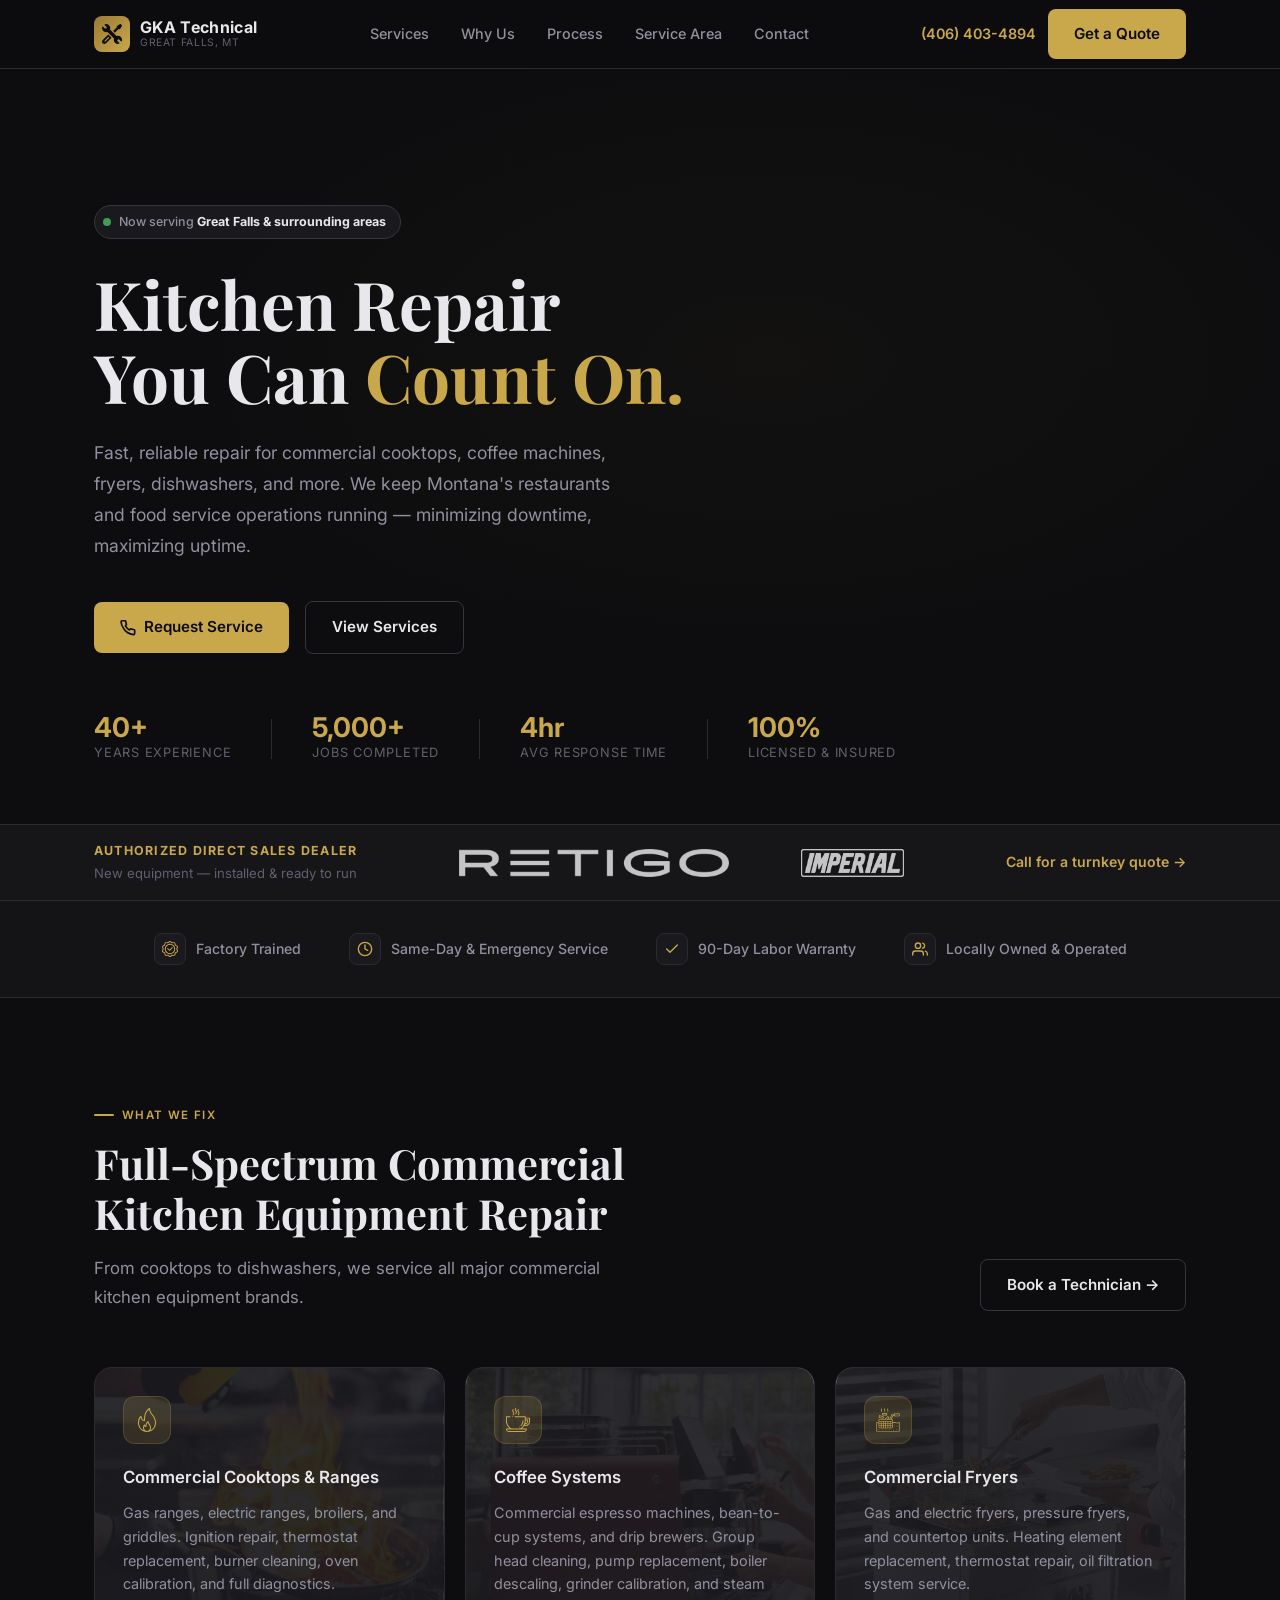
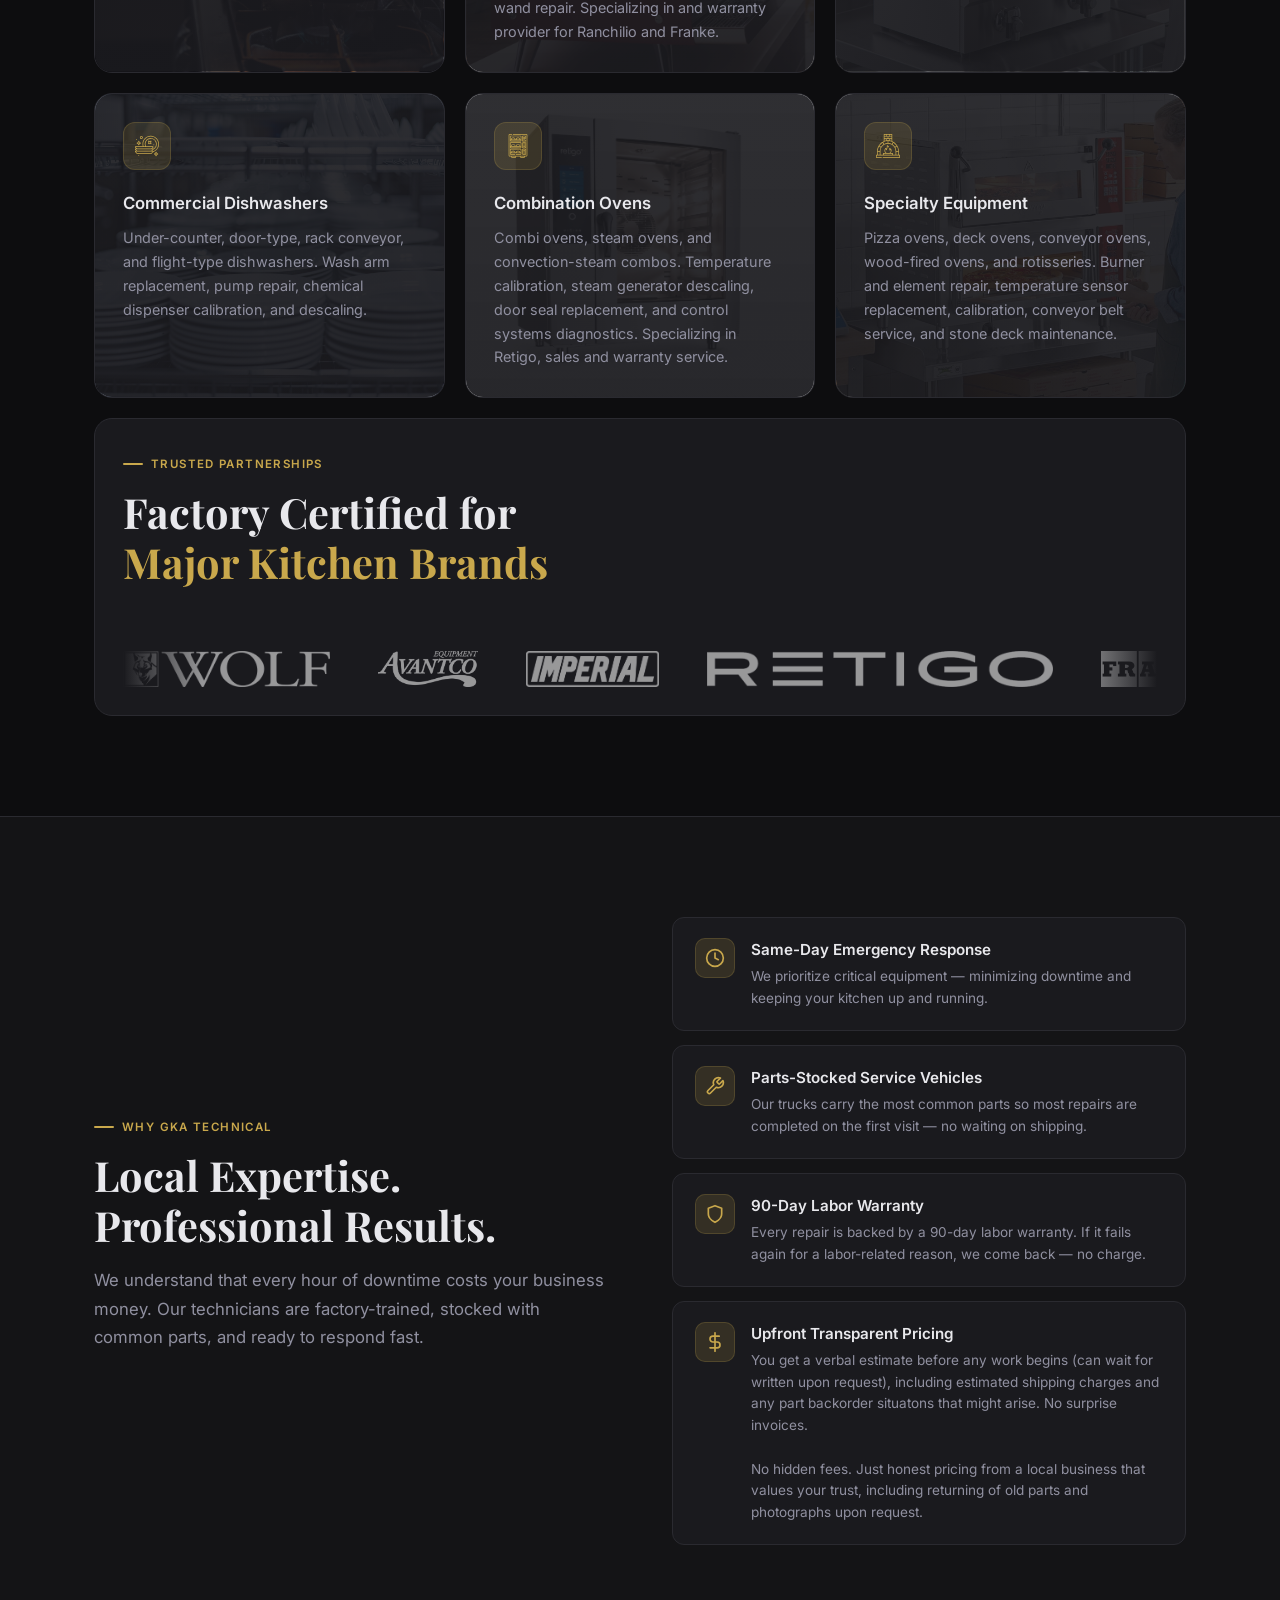
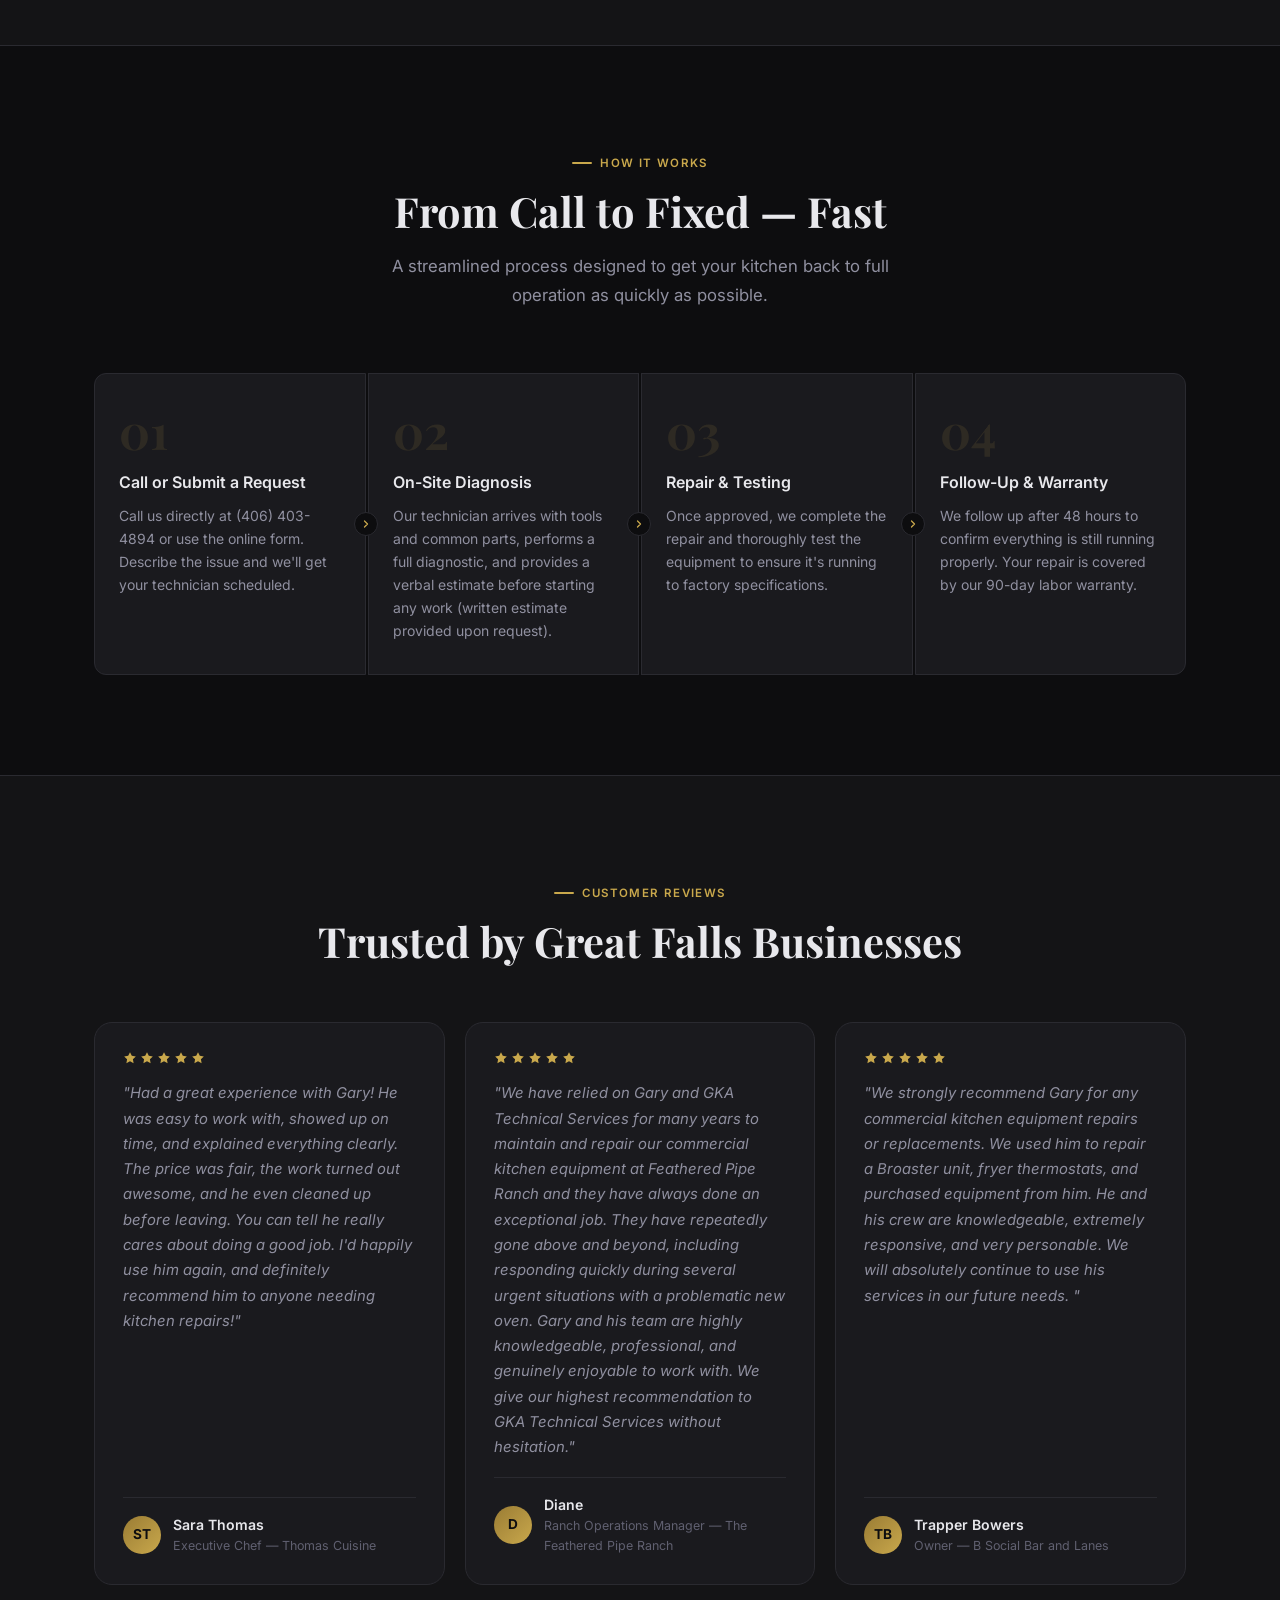
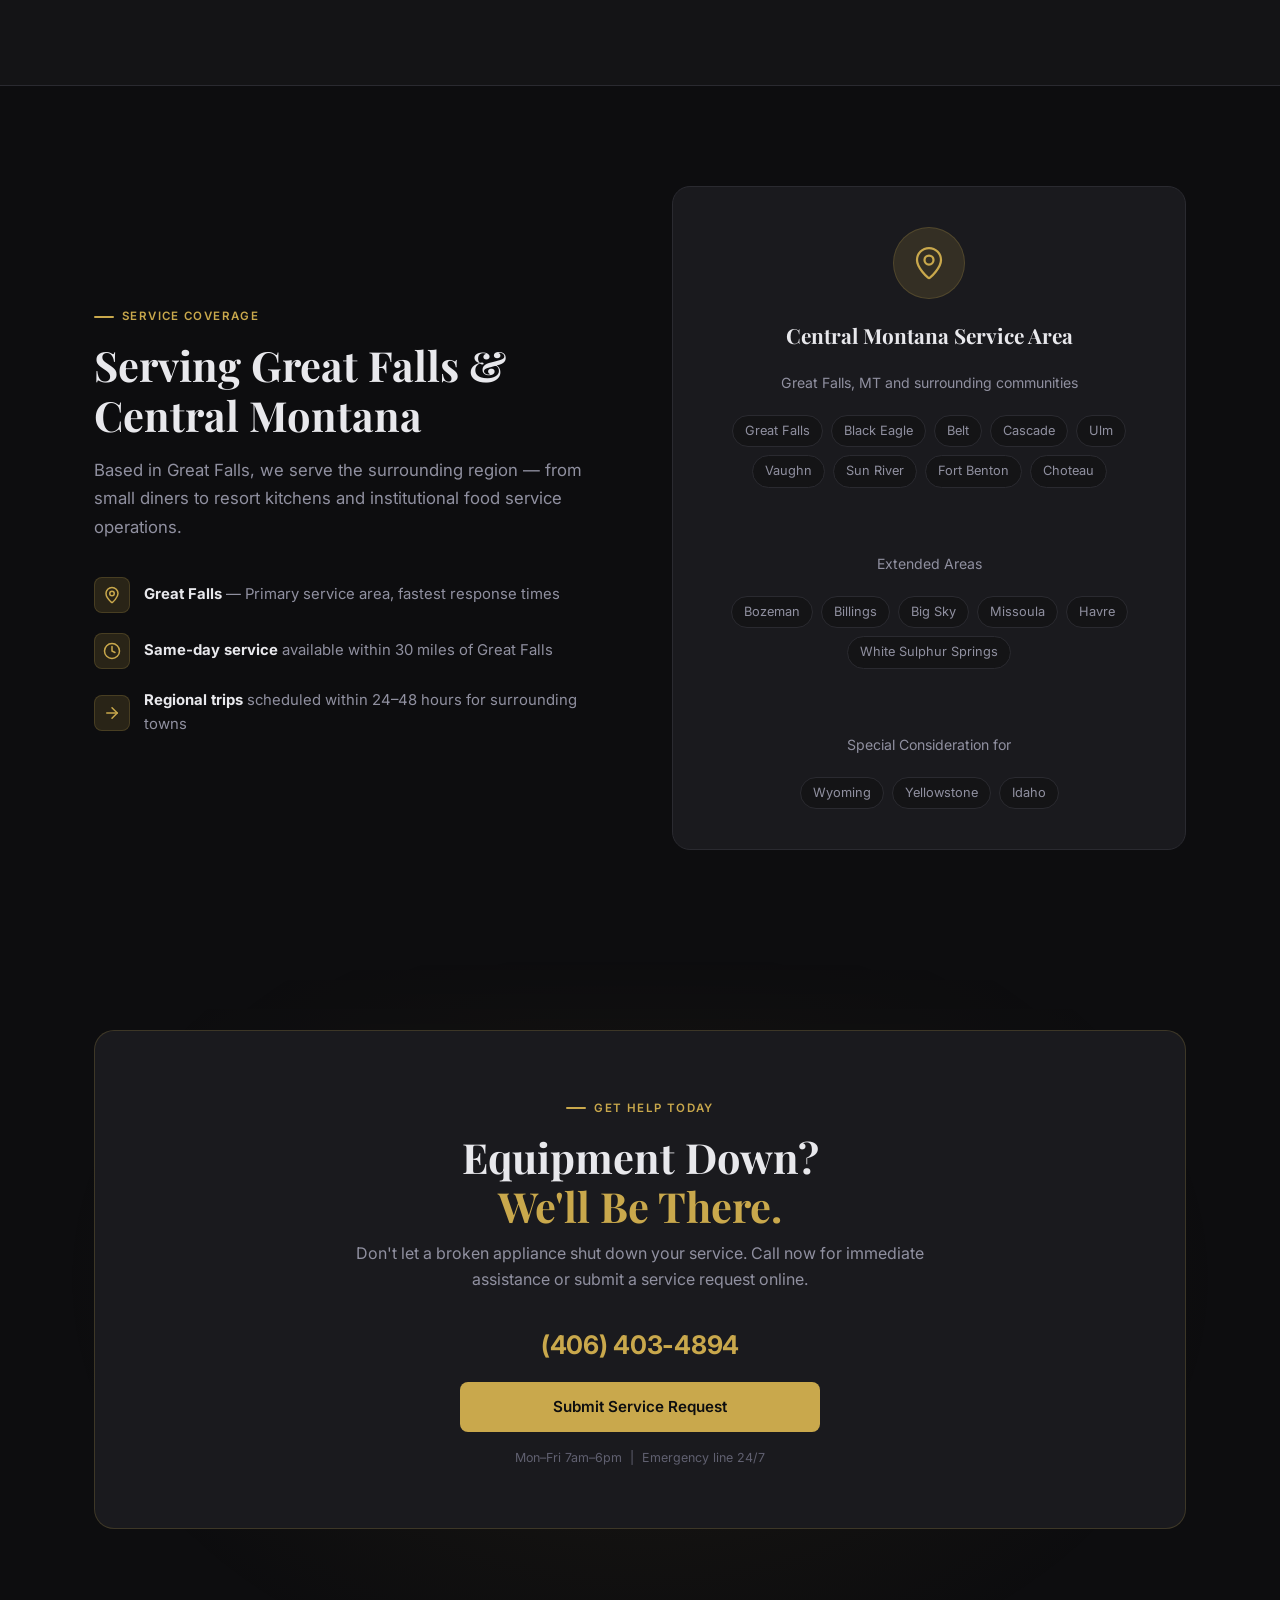
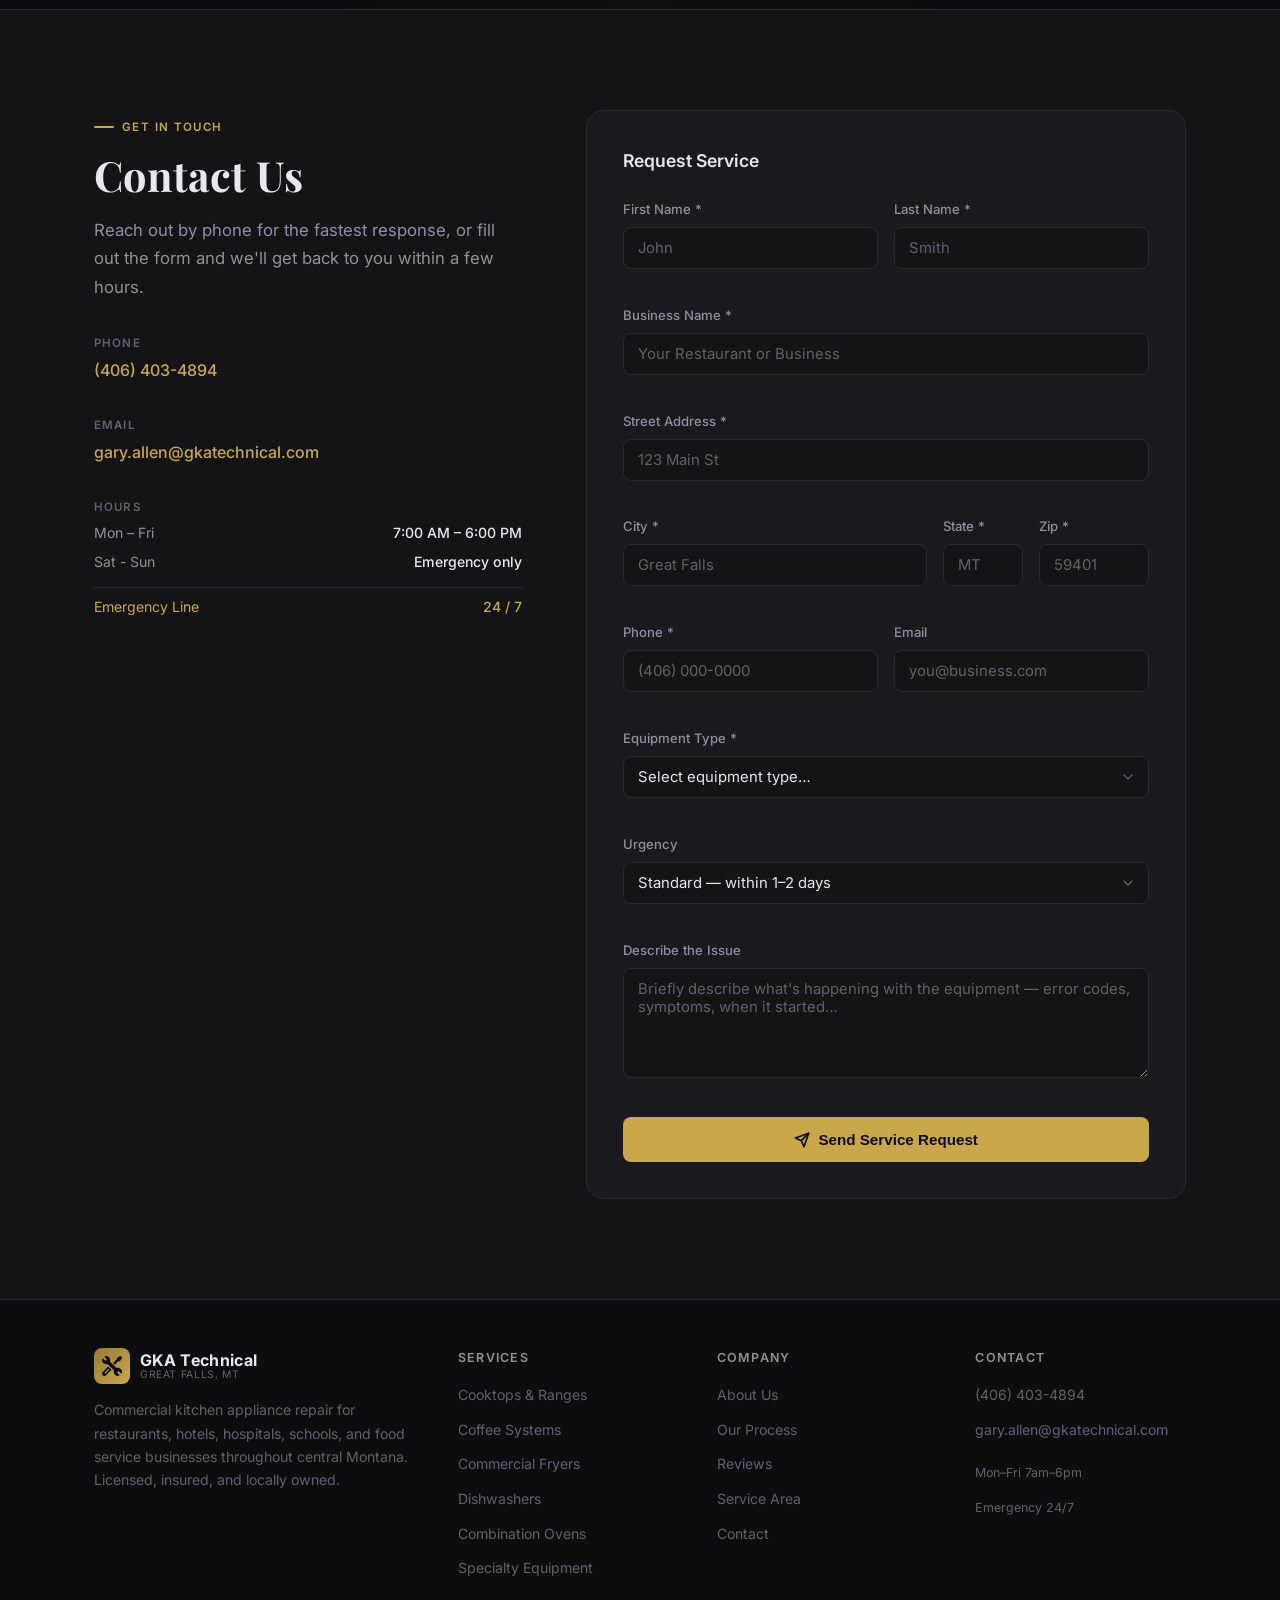
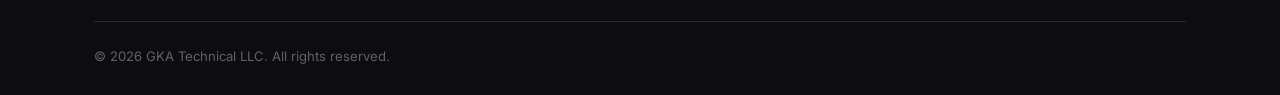
==== index.html @ a02a2893 "Update reviews with actual customers" ====
<!DOCTYPE html>
<html lang="en">
<head>
  <meta charset="UTF-8" />
  <meta name="viewport" content="width=device-width, initial-scale=1.0" />
  <title>GKA Technical | Commercial Kitchen Appliance Repair – Great Falls, MT</title>
  <meta name="description" content="Expert commercial kitchen appliance repair in Great Falls, Montana. Fast, reliable service for restaurants, hotels, and food service businesses." />
  <link rel="preconnect" href="https://fonts.googleapis.com" />
  <link rel="preconnect" href="https://fonts.gstatic.com" crossorigin />
  <link href="https://fonts.googleapis.com/css2?family=Inter:wght@300;400;500;600;700&family=Playfair+Display:wght@600;700&display=swap" rel="stylesheet" />
  <link rel="stylesheet" href="styles.css" />
  <script src="scripts.js" defer></script>

</head>
<body>

<!-- ── Navigation ── -->
<nav id="navbar">
  <div class="container">
    <div class="nav-inner">
      <a href="#hero" class="nav-logo">
        <div class="nav-logo-icon">
          <svg viewBox="0 0 512 512" xmlns="http://www.w3.org/2000/svg"><path d="M481.429,332.892c-26.337-26.357-62.882-37.523-109.815-24.945L204.256,140.419l2.212-8.364c9.639-36.166-0.776-75.041-27.172-101.437C152.42,3.721,114.212-6.148,78.077,3.778c-5.153,1.415-9.164,5.464-10.529,10.631c-1.365,5.167,0.132,10.659,3.909,14.438l40.297,40.297c11.781,11.81,11.666,30.724,0.029,42.392c-11.545,11.576-30.951,11.558-42.45,0.029L29.028,71.257c-3.779-3.781-9.287-5.264-14.454-3.891c-5.168,1.372-9.202,5.393-10.612,10.551c-9.781,35.738-0.159,74.183,26.846,101.188c26.326,26.345,62.825,37.551,109.786,24.946l167.371,167.528c-12.49,46.919-1.716,83.11,24.975,109.801c26.91,26.93,65.136,36.726,101.192,26.833c5.154-1.414,9.166-5.464,10.532-10.631c1.366-5.167-0.13-10.66-3.909-14.44l-40.288-40.288c-11.781-11.81-11.666-30.726-0.029-42.392c11.689-11.629,31.052-11.444,42.45-0.015l40.308,40.297c3.779,3.779,9.287,5.262,14.453,3.889c5.167-1.373,9.201-5.392,10.611-10.549C518.041,398.352,508.421,359.897,481.429,332.892z"/><path d="M160.551,266.584L17.559,409.594c-23.401,23.401-23.401,61.455,0,84.855c23.401,23.401,61.455,23.401,84.855,0l142.989-143.006L160.551,266.584z M88.322,447.898c-5.86,5.86-15.35,5.86-21.21,0c-5.859-5.859-5.859-15.351,0-21.21l90.98-90.997c5.859-5.859,15.352-5.859,21.21,0c5.859,5.859,5.859,15.351,0,21.21L88.322,447.898z"/><path d="M507.596,30.253L481.737,4.394c-4.867-4.867-12.42-5.797-18.322-2.258l-79.547,47.723c-8.37,5.021-9.791,16.568-2.891,23.469l6.332,6.33l-100.98,100.567l42.435,42.435l100.98-100.567l8.919,8.921c6.901,6.899,18.449,5.479,23.469-2.891l47.723-79.547C513.393,42.673,512.463,35.12,507.596,30.253z"/></svg>
        </div>
        <div class="nav-logo-text">
          <span class="nav-logo-name">GKA Technical</span>
          <span class="nav-logo-sub">Great Falls, MT</span>
        </div>
      </a>

      <ul class="nav-links">
        <li><a href="#services">Services</a></li>
        <li><a href="#why">Why Us</a></li>
        <li><a href="#process">Process</a></li>
        <li><a href="#area">Service Area</a></li>
        <li><a href="#contact">Contact</a></li>
      </ul>

      <div class="nav-cta">
        <a href="tel:+14064034894" class="nav-phone">(406) 403-4894</a>
        <a href="#contact" class="btn btn-primary">Get a Quote</a>
      </div>

      <button class="hamburger" id="hamburger" aria-label="Toggle menu">
        <span></span><span></span><span></span>
      </button>
    </div>
  </div>
</nav>

<div class="mobile-menu" id="mobile-menu">
  <a href="#services" onclick="closeMobile()">Services</a>
  <a href="#why" onclick="closeMobile()">Why Us</a>
  <a href="#process" onclick="closeMobile()">Process</a>
  <a href="#area" onclick="closeMobile()">Service Area</a>
  <a href="#contact" onclick="closeMobile()">Contact</a>
  <a href="tel:+14065550199" style="color: var(--gold); font-weight: 600;">(406) 555-0199</a>
</div>

<!-- ── Hero ── -->
<section id="hero">
  <video class="hero-video" autoplay muted loop playsinline>
    <source src="assets/video/header.mov" type="video/mp4" />
  </video>
  <div class="hero-video-overlay"></div>
  <div class="container">
    <div class="hero-content">
      <div class="hero-badge">
        <div class="hero-badge-dot"></div>
        <span>Now serving <strong>Great Falls &amp; surrounding areas</strong></span>
      </div>

      <h1 class="hero-title">
        Kitchen Repair<br />
        You Can
        <span class="accent">Count On.</span><br />
      </h1>

      <p class="hero-desc">
        Fast, reliable repair for commercial cooktops, coffee machines, fryers, dishwashers, and more.
        We keep Montana's restaurants and food service operations running — minimizing downtime, maximizing uptime.
      </p>

      <div class="hero-actions">
        <a href="#contact" class="btn btn-primary">
          <svg width="16" height="16" viewBox="0 0 24 24" fill="none" stroke="currentColor" stroke-width="2.5" stroke-linecap="round" stroke-linejoin="round"><path d="M22 16.92v3a2 2 0 0 1-2.18 2 19.79 19.79 0 0 1-8.63-3.07A19.5 19.5 0 0 1 4.69 11.5a19.79 19.79 0 0 1-3.07-8.67A2 2 0 0 1 3.8 1h3a2 2 0 0 1 2 1.72 12.84 12.84 0 0 0 .7 2.81 2 2 0 0 1-.45 2.11L8.09 8.91a16 16 0 0 0 6 6l.91-.95a2 2 0 0 1 2.11-.45 12.84 12.84 0 0 0 2.81.7A2 2 0 0 1 22 16.92z"/></svg>
          Request Service
        </a>
        <a href="#services" class="btn btn-outline">View Services</a>
      </div>

      <div class="hero-stats">
        <div class="hero-stat">
          <span class="hero-stat-number">40+</span>
          <span class="hero-stat-label">Years Experience</span>
        </div>
        <div class="hero-divider"></div>
        <div class="hero-stat">
          <span class="hero-stat-number">5,000+</span>
          <span class="hero-stat-label">Jobs Completed</span>
        </div>
        <div class="hero-divider"></div>
        <div class="hero-stat">
          <span class="hero-stat-number">4hr</span>
          <span class="hero-stat-label">Avg Response Time</span>
        </div>
        <div class="hero-divider"></div>
        <div class="hero-stat">
          <span class="hero-stat-number">100%</span>
          <span class="hero-stat-label">Licensed &amp; Insured</span>
        </div>
      </div>
    </div>
  </div>

  <!-- ── Dealer Banner ── -->
  <div id="dealer-banner">
    <div class="container">
      <div class="dealer-inner">
        <div class="dealer-text">
          <div class="dealer-label">Authorized Direct Sales Dealer</div>
          <span class="dealer-sub">New equipment — installed &amp; ready to run</span>
        </div>
        <div class="dealer-logos">
          <img src="assets/brands/retigo_logo.png" alt="Retigo" />
          <img src="assets/brands/imperial_logo.png" alt="Imperial" />
        </div>
        <a href="tel:+14064034894" class="dealer-cta">Call for a turnkey quote &rarr;</a>
      </div>
    </div>
  </div>
</section>

<!-- ── Trust Bar ── -->
<div id="trust">
  <div class="container">
    <div class="trust-inner">
      <div class="trust-item">
        <div class="trust-icon">
          <svg style="fill: var(--gold); stroke: none;" enable-background="new 0 0 512.12 512.12" viewBox="0 0 512.12 512.12" xmlns="http://www.w3.org/2000/svg"><path d="m256.038 91.06c-90.981 0-165 74.019-165 165s74.019 165 165 165 165-74.019 165-165-74.018-165-165-165zm0 300c-74.439 0-135-60.561-135-135s60.561-135 135-135 135 60.561 135 135-60.56 135-135 135z"></path><path d="m320.432 200.453-79.394 79.393-49.394-49.393c-5.857-5.858-15.355-5.858-21.213 0s-5.858 15.355 0 21.213l60 60c2.929 2.929 6.768 4.394 10.606 4.394s7.678-1.464 10.606-4.394l90-90c5.858-5.858 5.858-15.355 0-21.213-5.856-5.858-15.354-5.858-21.211 0z"></path><path d="m490.641 150.89c-.05-.031-52.39-31.361-52.39-31.361l-11.749-48.658c-5.213-21.591-25.066-36.022-47.215-34.304l-59.644 4.616s-34.357-30.322-34.425-30.379c-16.908-14.402-41.453-14.402-58.361 0-.067.057-34.425 30.379-34.425 30.379l-59.644-4.616c-21.971-1.706-41.672 12.473-47.082 33.766l-16.356 52.116s-47.807 28.402-47.87 28.441c-18.923 11.63-26.508 34.973-18.034 55.505l20.408 49.455-20.408 49.454c-8.474 20.532-.889 43.875 18.035 55.505.058.036 52.296 31.162 52.296 31.162l11.798 48.857c4.932 20.429 22.97 34.444 43.656 34.442 3.164 0-.39.12 62.582-4.706 0 0 34.989 30.704 35.045 30.751 8.454 7.201 18.817 10.802 29.181 10.802 10.363 0 20.727-3.601 29.181-10.802.056-.048 35.045-30.751 35.045-30.751l59.023 4.568c22.142 1.711 42.003-12.713 47.215-34.304l11.749-48.659c64.047-38.338 50.467-30.174 52.39-31.361 18.922-11.63 26.507-34.973 18.033-55.505l-20.408-49.455 20.408-49.455c8.473-20.53.889-43.872-18.034-55.503zm-32.468 110.682 22.77 55.177c2.816 6.822.313 14.576-5.95 18.465l-57.549 34.449c-3.454 2.067-5.932 5.436-6.877 9.349l-13.227 54.777c-1.737 7.196-8.345 12.003-15.738 11.434l-65.324-5.056c-4.023-.311-8.014 1.015-11.051 3.681l-39.532 34.691c-5.611 4.722-13.703 4.722-19.314-.002l-39.53-34.689c-3.038-2.666-7.03-3.995-11.051-3.681l-65.324 5.056c-7.387.57-14.001-4.238-15.738-11.435l-13.279-54.993c-.947-3.923-3.436-7.299-6.903-9.365l-57.439-34.225c-6.254-3.892-8.752-11.639-5.938-18.457l22.77-55.177c1.513-3.665 1.513-7.779 0-11.444l-22.773-55.177c-2.812-6.814-.317-14.557 5.93-18.451l52.5-31.189c3.176-1.887 5.544-4.879 6.65-8.404 19.348-61.687 18.256-58.066 18.48-58.995 1.737-7.196 8.333-12.01 15.738-11.434l65.97 5.106c4.048.312 8.042-1.026 11.083-3.709l38.868-34.304c5.603-4.706 13.679-4.706 19.283-.002l38.87 34.306c3.041 2.685 7.045 4.021 11.083 3.709l65.97-5.106c7.379-.57 14.001 4.237 15.738 11.435l13.227 54.776c.945 3.913 3.423 7.282 6.877 9.35l57.549 34.448c6.263 3.889 8.767 11.642 5.95 18.464l-22.77 55.177c-1.512 3.666-1.512 7.78.001 11.445z"></path></svg>
        </div>
        Factory Trained
      </div>
      <div class="trust-item">
        <div class="trust-icon">
          <svg viewBox="0 0 24 24"><circle cx="12" cy="12" r="10"/><polyline points="12 6 12 12 16 14"/></svg>
        </div>
        Same-Day &amp; Emergency Service
      </div>
  
      <div class="trust-item">
        <div class="trust-icon">
          <svg viewBox="0 0 24 24"><polyline points="20 6 9 17 4 12"/></svg>
        </div>
        90-Day Labor Warranty
      </div>
      <div class="trust-item">
        <div class="trust-icon">
          <svg viewBox="0 0 24 24"><path d="M17 21v-2a4 4 0 0 0-4-4H5a4 4 0 0 0-4 4v2"/><circle cx="9" cy="7" r="4"/><path d="M23 21v-2a4 4 0 0 0-3-3.87"/><path d="M16 3.13a4 4 0 0 1 0 7.75"/></svg>
        </div>
        Locally Owned &amp; Operated
      </div>
    </div>
  </div>
</div>

<!-- ── Services ── -->
<section id="services">
  <div class="container">
    <div class="services-header">
      <div>
        <div class="section-label">What We Fix</div>
        <h2 class="section-title">Full-Spectrum Commercial<br />Kitchen Equipment Repair</h2>
        <p class="section-sub">From cooktops to dishwashers, we service all major commercial kitchen equipment brands.</p>
      </div>
      <a href="#contact" class="btn btn-outline" style="flex-shrink:0;">Book a Technician →</a>
    </div>

    <div class="services-grid">

      <div class="service-card" style="--card-img: url('assets/appliances/range.jpg')">
        <div class="service-icon">
          <svg style="fill: var(--gold); stroke: none;" viewBox="0 0 512.019 512.019" xmlns="http://www.w3.org/2000/svg"><path d="M447.28,304.8l-0.365-5.01c-5.865-76.354-41.417-124.219-72.781-166.438c-29.042-39.094-54.125-72.854-54.125-122.667c0-4-2.24-7.656-5.792-9.49c-3.563-1.844-7.844-1.542-11.083,0.813c-47.104,33.708-86.406,90.521-100.135,144.729c-9.531,37.74-10.792,80.167-10.969,108.188c-43.5-9.292-53.354-74.365-53.458-75.073c-0.49-3.375-2.552-6.313-5.552-7.917c-3.031-1.583-6.594-1.698-9.667-0.177c-2.281,1.104-55.99,28.396-59.115,137.375c-0.219,3.625-0.229,7.25-0.229,10.885c0,105.865,86.135,192,192,192s192-86.135,192-192C448.009,314.706,447.645,309.748,447.28,304.8z M256.009,490.685c-35.292,0-64-30.583-64-68.177c0-1.281-0.01-2.573,0.083-4.156c0.427-15.854,3.438-26.677,6.74-33.875c6.188,13.292,17.26,25.51,35.219,25.51c5.896,0,10.667-4.771,10.667-10.667c0-15.188,0.313-32.708,4.094-48.521c3.365-14.031,11.406-28.938,21.594-40.896c4.531,15.521,13.365,28.083,21.99,40.344c12.344,17.542,25.104,35.677,27.344,66.604c0.135,1.833,0.271,3.677,0.271,5.656C320.009,460.102,291.301,490.685,256.009,490.685z M323.421,476.748c11.072-15.099,17.922-33.763,17.922-54.24c0-2.51-0.156-4.844-0.469-9.208c-2.531-34.823-17.667-56.344-31.031-75.333c-11.385-16.167-21.208-30.135-21.208-49.948c0-4.052-2.292-7.75-5.917-9.552c-3.604-1.813-7.958-1.406-11.177,1.042c-20.458,15.458-37.521,41.479-43.479,66.323c-3.042,12.74-4.104,26.521-4.479,37.854c-7.396-7.958-9.688-22.708-9.708-22.906c-0.479-3.427-2.583-6.417-5.656-8.01c-3.052-1.583-6.708-1.625-9.781-0.042c-2.688,1.375-26.302,14.917-27.656,64.729c-0.094,1.688-0.104,3.375-0.104,5.052c0,20.477,6.85,39.141,17.922,54.24c-60.664-26.195-103.255-86.563-103.255-156.729c0-3.198-0.01-6.385,0.208-9.938c1.833-63.938,22.292-95.646,35.646-109.635c9.312,33.333,33.708,76.906,81.479,76.906c5.896,0,10.667-4.771,10.667-10.667c0-35.698,0.802-76.948,10.344-114.719c10.833-42.792,40.51-89,76.333-120.281c5.948,45.688,30.833,79.188,56.99,114.385c31.094,41.854,63.24,85.135,68.625,155.219l0.365,5.104c0.333,4.438,0.677,8.865,0.677,13.625C426.676,390.185,384.085,450.553,323.421,476.748z"></path></svg>
        </div>
        <div class="service-name">Commercial Cooktops &amp; Ranges</div>
        <div class="service-desc">Gas ranges, electric ranges, broilers, and griddles. Ignition repair, thermostat replacement, burner cleaning, oven calibration, and full diagnostics.</div>
        <div class="service-brands">
          <span class="brand-tag">Vulcan</span>
          <span class="brand-tag">Garland</span>
          <span class="brand-tag">Rational</span>
          <span class="brand-tag">Hobart</span>
          <span class="brand-tag">Southbend</span>
        </div>
      </div>


      <div class="service-card" style="--card-img: url('assets/appliances/coffee.jpg')">
        <div class="service-icon">
          <svg style="fill: var(--gold); stroke: none;" viewBox="0 0 512 512" xmlns="http://www.w3.org/2000/svg"><path d="M502,206.5h-82v-21.167c0-5.523-4.478-10-10-10H194c-5.522,0-10,4.477-10,10c0,5.523,4.478,10,10,10h206v76.666c0,67.348-35.957,129.942-94.018,164H114.018C55.957,401.942,20,339.347,20,272v-76.666h67c5.522,0,10-4.477,10-10c0-5.523-4.478-10-10-10H10c-5.522,0-10,4.477-10,10V272c0,37.8,10.16,74.864,29.382,107.183C42.345,400.98,59.165,420.228,78.862,436H10c-5.522,0-10,4.477-10,10c0,36.393,29.607,66,66,66h312c36.393,0,66-29.607,66-66c0-5.523-4.478-10-10-10h-92.862c18.129-14.516,33.812-31.983,46.302-51.667h28.227C468.785,384.333,512,341.118,512,288v-71.5C512,210.977,507.523,206.5,502,206.5z M422.905,456c-4.578,20.572-22.974,36-44.905,36H66c-21.931,0-40.326-15.428-44.905-36h90.244h197.322H422.905z M420,272v-5.5h32V288c0,20.034-16.299,36.333-36.333,36.333h-2.271C417.761,307.327,420,289.745,420,272z M492,288c0,42.09-34.243,76.333-76.333,76.333h-17.02c3.193-6.521,6.045-13.197,8.537-20h8.483C446.73,344.333,472,319.062,472,288v-31.5c0-5.523-4.478-10-10-10h-42v-20h72V288z"></path><path d="M219.549,55.343l-5.203-6.533c-7.638-9.588-7.649-22.991-0.027-32.593c3.434-4.326,2.71-10.616-1.616-14.049c-4.327-3.435-10.616-2.71-14.05,1.616c-13.442,16.936-13.422,40.575,0.049,57.487l5.203,6.533c9.981,12.53,9.996,30.045,0.036,42.594l-5.332,6.718c-3.434,4.326-2.71,10.616,1.616,14.049c1.839,1.459,4.032,2.168,6.21,2.168c2.946,0,5.865-1.296,7.84-3.784l5.332-6.718C235.387,102.949,235.364,75.197,219.549,55.343z"></path><path d="M274.978,77.827l-5.203-6.532c-7.638-9.589-7.649-22.992-0.027-32.594c3.434-4.326,2.71-10.616-1.616-14.049c-4.327-3.435-10.616-2.71-14.05,1.616c-13.442,16.936-13.422,40.575,0.049,57.488l5.203,6.533c9.98,12.531,9.995,30.047,0.035,42.595l-5.331,6.717c-3.434,4.326-2.71,10.616,1.616,14.049c1.839,1.459,4.032,2.167,6.21,2.167c2.946,0,5.866-1.297,7.84-3.784l5.33-6.717C290.815,125.435,290.792,97.683,274.978,77.827z"></path><path d="M164.12,77.828l-5.203-6.532c-7.638-9.588-7.649-22.992-0.028-32.594c3.434-4.326,2.71-10.616-1.616-14.05c-4.327-3.434-10.616-2.708-14.05,1.616c-13.441,16.936-13.421,40.576,0.05,57.488l5.203,6.533c9.98,12.531,9.995,30.047,0.036,42.594l-5.332,6.717c-3.434,4.326-2.711,10.616,1.615,14.05c1.839,1.459,4.031,2.168,6.21,2.168c2.946,0,5.865-1.296,7.839-3.783l5.333-6.718C179.957,125.436,179.934,97.684,164.12,77.828z"></path><path d="M150.28,178.26c-1.86-1.86-4.44-2.93-7.07-2.93s-5.21,1.07-7.07,2.93c-1.859,1.87-2.93,4.44-2.93,7.07s1.07,5.21,2.93,7.08c1.86,1.86,4.44,2.92,7.07,2.92s5.21-1.06,7.07-2.92c1.869-1.87,2.93-4.44,2.93-7.08C153.21,182.7,152.149,180.12,150.28,178.26z"></path><path d="M362,262c-5.522,0-10,4.477-10,10c0,37.119-15.056,73.598-41.308,100.083c-3.888,3.922-3.859,10.254,0.063,14.142c1.95,1.933,4.495,2.898,7.04,2.898c2.574-0.001,5.148-0.989,7.103-2.962C354.832,355.961,372,314.351,372,272C372,266.477,367.522,262,362,262z"></path><path d="M293.885,399.225c-2.714-4.811-8.813-6.51-13.623-3.797l-0.228,0.129c-4.811,2.714-6.51,8.813-3.797,13.623c1.838,3.258,5.227,5.089,8.719,5.089c1.664,0,3.352-0.417,4.904-1.292l0.228-0.129C294.899,410.134,296.598,404.035,293.885,399.225z"></path></svg>
        </div>
        <div class="service-name">Coffee Systems</div>
        <div class="service-desc">Commercial espresso machines, bean-to-cup systems, and drip brewers. Group head cleaning, pump replacement, boiler descaling, grinder calibration, and steam wand repair. Specializing in and warranty provider for Ranchilio and Franke.</div>
        <div class="service-brands">
          <span class="brand-tag">Manitowoc</span>
          <span class="brand-tag">True</span>
          <span class="brand-tag">Hussmann</span>
          <span class="brand-tag">Bohn</span>
          <span class="brand-tag">Beverage-Air</span>
        </div>
      </div>

      <div class="service-card" style="--card-img: url('assets/appliances/fryer.jpg')">
        <div class="service-icon">
          <svg style="fill: var(--gold); stroke: none;" enable-background="new 0 0 512 512" viewBox="0 0 512 512" xmlns="http://www.w3.org/2000/svg"><path d="m388.097 178.033h107.903c3.866 0 7-3.134 7-7v-46.122c0-3.866-3.134-7-7-7h-107.903c-3.866 0-7 3.134-7 7v2.061h-31.947c-8.849 0-16.747 5.554-19.749 13.853l-42.79 98.093h-30.609l27.322-27.322c1.312-1.313 2.05-3.093 2.05-4.95s-.738-3.637-2.05-4.95l-26.182-26.181c-2.733-2.733-7.166-2.733-9.899 0l-63.402 63.403h-121.568c-3.866 0-7 3.134-7 7v67.625c-5.501-1.116-11.147-3.652-16.651-6.126-7.988-3.59-15.537-6.974-23.131-6.425-3.659.268-6.491 3.314-6.491 6.982v188.026c0 3.866 3.134 7 7 7h480c3.866 0 7-3.134 7-7v-188.026c0-3.668-2.832-6.715-6.491-6.981-7.604-.555-15.144 2.837-23.132 6.425-7.346 3.301-14.942 6.714-22.114 6.714-6.939 0-14.998-2.776-23.529-5.717-10.178-3.507-21.713-7.482-33.879-7.482-11.207 0-22.574 3.37-33.567 6.63-1.194.354-2.401.71-3.614 1.066v-62.709c0-3.866-3.134-7-7-7h-17.33l30.511-69.946h18.24v2.061c.002 3.864 3.136 6.998 7.002 6.998zm7-46.121h93.903v32.122h-93.903zm-142.904 58.453 16.282 16.282-32.272 32.272h-32.563zm-5.319 181.43h-33.9v-33.899h33.9zm14-33.9h33.9v33.899h-33.9zm-61.9 33.9h-33.9v-33.899h33.9zm-47.9 0h-33.9v-33.899h33.9zm-47.9 0h-33.9v-33.899h33.9zm-33.901 14h33.9v34.007h-18.646c-8.411 0-15.253-6.843-15.253-15.253v-18.754zm47.901 0h33.9v34.007h-33.9zm47.9 0h33.9v34.007h-33.9zm47.9 0h33.9v34.007h-33.9zm47.9 0h33.9v34.007h-33.9zm47.9 0h33.901v18.754c0 8.41-6.842 15.253-15.253 15.253h-18.648zm33.901-14h-33.901v-33.899h33.901zm-33.901-47.9v-33.901h33.901v33.901zm-14 0h-33.9v-33.901h33.9zm-47.9 0h-33.9v-33.901h33.9zm-47.9 0h-33.9v-33.901h33.9zm-47.9 0h-33.9v-33.901h33.9zm-47.9 0h-33.9v-33.901h33.9zm261.095-2.911c10.497-3.112 20.412-6.052 29.587-6.052 9.821 0 19.733 3.415 29.318 6.719 9.671 3.332 18.806 6.48 28.09 6.48 10.172 0 19.564-4.221 27.852-7.943 3.489-1.567 6.871-3.087 9.885-4.086v172.898h-466.001v-172.898c3.014.999 6.396 2.519 9.885 4.086 6.781 3.047 14.304 6.423 22.389 7.551v76.81c0 16.13 13.123 29.253 29.253 29.253h242.896c16.13 0 29.253-13.123 29.253-29.253v-81.355c2.567-.724 5.107-1.472 7.593-2.21zm-21.594-44.99h-273.402v-23.075h273.402zm15.598-121.022c-2.784 0-5.303 1.65-6.416 4.201l-34.786 79.745h-15.187l40.446-92.722c.073-.168.14-.339.2-.512.974-2.818 3.634-4.712 6.619-4.712h31.947v14zm-179.348-104.94c-4.653-7.624-11.027-18.065-3.778-36.583 1.409-3.6 5.469-5.375 9.069-3.967s5.376 5.47 3.967 9.069c-4.716 12.05-1.447 17.405 2.692 24.186 6.342 10.391 10.43 20.37-3.859 37.312-1.385 1.642-3.363 2.487-5.354 2.487-1.594 0-3.196-.541-4.509-1.649-2.956-2.493-3.331-6.909-.838-9.864 8.948-10.609 7.092-13.648 2.61-20.991zm-67.089 0c-4.654-7.624-11.027-18.065-3.779-36.583 1.409-3.6 5.471-5.375 9.07-3.967 3.6 1.409 5.376 5.47 3.967 9.07-4.716 12.049-1.447 17.405 2.691 24.186 6.343 10.391 10.43 20.37-3.859 37.312-1.385 1.642-3.363 2.487-5.354 2.487-1.594 0-3.196-.541-4.509-1.649-2.956-2.493-3.331-6.909-.838-9.864 8.949-10.61 7.093-13.649 2.611-20.992zm134.178 0c-4.654-7.624-11.027-18.065-3.779-36.583 1.409-3.6 5.472-5.375 9.07-3.967 3.6 1.409 5.376 5.47 3.967 9.07-4.716 12.049-1.447 17.405 2.692 24.186 6.342 10.391 10.43 20.37-3.859 37.312-1.385 1.642-3.363 2.487-5.354 2.487-1.594 0-3.196-.541-4.509-1.649-2.956-2.493-3.331-6.909-.838-9.864 8.947-10.61 7.092-13.649 2.61-20.992zm-185.552 156.586 89.411 23.958c.607.163 1.216.24 1.816.24 3.09 0 5.919-2.062 6.757-5.19l9.583-35.764c1-3.734-1.215-7.572-4.95-8.573l-89.41-23.958c-3.735-1-7.572 1.216-8.573 4.949l-9.583 35.764c-.48 1.793-.229 3.704.699 5.312s2.456 2.781 4.25 3.262zm16.345-33.953 75.887 20.335-5.959 22.241-75.888-20.334zm61.186-13.731h92.564c3.866 0 7-3.134 7-7v-37.026c0-3.866-3.134-7-7-7h-92.564c-3.866 0-7 3.134-7 7v37.026c0 3.866 3.134 7 7 7zm7-37.026h78.564v23.026h-78.564zm220.939 350.813c0-4.418 3.582-8 8-8s8 3.582 8 8-3.582 8-8 8-8-3.581-8-8zm13.995-72.16c0-4.418 3.582-8 8-8s8 3.582 8 8-3.582 8-8 8-8-3.582-8-8zm59.646-11.731c0-4.418 3.582-8 8-8s8 3.582 8 8-3.582 8-8 8c-4.419 0-8-3.582-8-8zm-49.977-47.02c0-4.418 3.582-8 8-8s8 3.582 8 8-3.582 8-8 8-8-3.582-8-8zm49.517 116.728c0-4.418 3.582-8 8-8s8 3.582 8 8-3.582 8-8 8-8-3.582-8-8zm-369.234-.197c0 4.418-3.581 8-8 8s-8-3.582-8-8 3.581-8 8-8 8 3.582 8 8zm81.294 6.539c0 4.418-3.582 8-8 8s-8-3.582-8-8 3.582-8 8-8c4.419 0 8 3.582 8 8zm73.181-2.479c0 4.418-3.581 8-8 8s-8-3.582-8-8 3.582-8 8-8 8 3.582 8 8zm79.343 1.161c0 4.418-3.582 8-8 8s-8-3.582-8-8 3.582-8 8-8 8 3.581 8 8z"></path></svg>
        </div>
        <div class="service-name">Commercial Fryers</div>
        <div class="service-desc">Gas and electric fryers, pressure fryers, and countertop units. Heating element replacement, thermostat repair, oil filtration system service.</div>
        <div class="service-brands">
          <span class="brand-tag">Pitco</span>
          <span class="brand-tag">Frymaster</span>
          <span class="brand-tag">Henny Penny</span>
          <span class="brand-tag">Vulcan</span>
        </div>
      </div>

      <div class="service-card" style="--card-img: url('assets/appliances/dishwasher.jpg')">
        <div class="service-icon">
          <svg style="fill: var(--gold); stroke: none;" viewBox="0 0 512 512" xmlns="http://www.w3.org/2000/svg"><path d="m168 72a32 32 0 1 0 -32 32 32.036 32.036 0 0 0 32-32zm-48 0a16 16 0 1 1 16 16 16.018 16.018 0 0 1 -16-16z"></path><path d="m38.788 200.333 22.953 12.553 12.554 22.953a8 8 0 0 0 14.037 0l12.554-22.953 22.953-12.553a8 8 0 0 0 0-14.038l-22.953-12.553-12.554-22.953a8 8 0 0 0 -14.037 0l-12.554 22.953-22.953 12.552a8 8 0 0 0 0 14.038zm32.687-13.677a8 8 0 0 0 3.18-3.18l6.658-12.176 6.659 12.175a8 8 0 0 0 3.18 3.18l12.175 6.658-12.175 6.659a8 8 0 0 0 -3.18 3.18l-6.659 12.175-6.659-12.175a8 8 0 0 0 -3.18-3.18l-12.174-6.659z"></path><path d="m348.368 146.612a8 8 0 0 0 -7.906-2.021l-25.106 7.354-25.106-7.354a8 8 0 0 0 -9.927 9.926l7.354 25.107-7.354 25.106a8 8 0 0 0 9.927 9.926l25.106-7.354 25.106 7.354a8 8 0 0 0 9.927-9.926l-7.354-25.106 7.354-25.106a8 8 0 0 0 -2.021-7.906zm-21.348 35.261 3.9 13.317-13.317-3.9a7.991 7.991 0 0 0 -4.5 0l-13.317 3.9 3.9-13.317a8.005 8.005 0 0 0 0-4.5l-3.9-13.318 13.317 3.9a7.991 7.991 0 0 0 4.5 0l13.317-3.9-3.9 13.317a8.009 8.009 0 0 0 .001 4.501z"></path><path d="m429.741 445.907 12.554 22.953a8 8 0 0 0 14.037 0l12.554-22.953 22.953-12.553a8 8 0 0 0 0-14.038l-22.953-12.553-12.554-22.953a8 8 0 0 0 -14.037 0l-12.554 22.953-22.953 12.553a8 8 0 0 0 0 14.038zm9.733-26.231a8 8 0 0 0 3.18-3.18l6.659-12.175 6.659 12.175a8 8 0 0 0 3.18 3.18l12.176 6.659-12.176 6.659a8 8 0 0 0 -3.18 3.18l-6.659 12.175-6.659-12.175a8 8 0 0 0 -3.18-3.18l-12.174-6.66z"></path><path d="m392 224h16v16h-16z"></path><path d="m72 448h16v16h-16z"></path><path d="m24 104h16v16h-16z"></path><path d="m336 39.622c-97.047 0-176 78.953-176 176a176 176 0 0 0 6.632 48h-158.632a8 8 0 0 0 -8 8.092l.185 16a8 8 0 0 0 8 7.908c2.722 0 7.833 2.832 16.852 16h-17.037a8 8 0 0 0 -8 8.092l.185 16a8 8 0 0 0 8 7.908c2.722 0 7.833 2.832 16.852 16h-17.037a8 8 0 0 0 -8 8.092l.185 16a8 8 0 0 0 8 7.908c2.829 0 8.236 3.053 17.932 17.6l.285.428a31.321 31.321 0 0 0 26.113 13.976h287.158a31.284 31.284 0 0 0 26.28-14.229c10.094-15.462 15.64-17.771 18.047-17.771a8 8 0 0 0 8-8v-1.109a177.55 177.55 0 0 0 84.4-60.746 174.454 174.454 0 0 0 35.6-106.149c0-97.047-78.953-176-176-176zm-296.286 265.149-.285-.428c-6.413-9.62-14.025-19.409-23.317-23.144l-.019-1.578h359.907v1.61c-9.628 3.9-17.426 14.195-23.445 23.415a15.333 15.333 0 0 1 -12.882 6.975h-287.158a15.355 15.355 0 0 1 -12.801-6.85zm184.286-89.149a112 112 0 1 1 165.61 98.3 7.972 7.972 0 0 0 -5.61-2.3h-16.87c9.349-13.864 14.558-16 16.87-16a8 8 0 0 0 8-8v-16a8 8 0 0 0 -8-8h-149.172a112.136 112.136 0 0 1 -10.828-48zm-184.286 137.149-.285-.428c-6.413-9.62-14.025-19.409-23.317-23.144l-.019-1.578h359.907v1.61c-9.628 3.9-17.426 14.195-23.445 23.415a15.333 15.333 0 0 1 -12.882 6.975h-287.158a15.355 15.355 0 0 1 -12.801-6.85zm336.286 24.461c-9.628 3.9-17.426 14.195-23.445 23.415a15.333 15.333 0 0 1 -12.882 6.975h-287.158a15.355 15.355 0 0 1 -12.8-6.851l-.285-.428c-6.413-9.62-14.025-19.409-23.317-23.144l-.019-1.578h359.906zm87.646-65.124a161.555 161.555 0 0 1 -71.905 53.523 8 8 0 0 0 -7.74-6.01h-16.871c9.349-13.864 14.558-16 16.87-16a8 8 0 0 0 8-8v-4.921a128.017 128.017 0 1 0 -174.642-67.082h-34.026a159.831 159.831 0 0 1 -7.332-48c0-88.224 71.775-160 160-160s160 71.776 160 160a158.583 158.583 0 0 1 -32.354 96.49z"></path></svg>
        </div>
        <div class="service-name">Commercial Dishwashers</div>
        <div class="service-desc">Under-counter, door-type, rack conveyor, and flight-type dishwashers. Wash arm replacement, pump repair, chemical dispenser calibration, and descaling.</div>
        <div class="service-brands">
          <span class="brand-tag">Hobart</span>
          <span class="brand-tag">Champion</span>
          <span class="brand-tag">Winterhalter</span>
          <span class="brand-tag">Jackson</span>
        </div>
      </div>

      <div class="service-card" style="--card-img: url('assets/appliances/combi-oven.jpg')">
        <div class="service-icon">
          <svg style="fill: var(--gold); stroke: none;" enable-background="new 0 0 512 512" viewBox="0 0 512 512" xmlns="http://www.w3.org/2000/svg"><g><path d="m328.431 50.709c0-8.324-6.772-15.097-15.097-15.097h-214.678c-8.324 0-15.096 6.772-15.096 15.097v95.78c0 8.324 6.772 15.096 15.096 15.096h214.679c8.324 0 15.097-6.772 15.097-15.096v-95.78zm-229.871 0c0-.053.043-.097.096-.097h214.679c.054 0 .097.043.097.097v65.05h-9.443v-5.05c0-19.312-15.712-35.023-35.023-35.023h-22.458c-19.312 0-35.023 15.711-35.023 35.023v5.05h-10.975v-5.05c0-19.312-15.711-35.023-35.023-35.023h-22.459c-19.312 0-35.023 15.711-35.023 35.023v5.05h-9.445zm190.428 65.05h-62.505v-5.05c0-11.041 8.982-20.023 20.023-20.023h22.458c11.041 0 20.023 8.982 20.023 20.023v5.05zm-103.48 0h-62.505v-5.05c0-11.041 8.982-20.023 20.023-20.023h22.459c11.041 0 20.023 8.982 20.023 20.023zm127.923 30.73c0 .053-.043.096-.097.096h-214.678c-.053 0-.096-.043-.096-.096v-15.729h214.872v15.729z"></path><path d="m400.243 62.695h-27.743c-4.143 0-7.5 3.358-7.5 7.5s3.357 7.5 7.5 7.5h27.743c4.143 0 7.5-3.358 7.5-7.5s-3.358-7.5-7.5-7.5z"></path><path d="m400.243 91.099h-27.743c-4.143 0-7.5 3.358-7.5 7.5s3.357 7.5 7.5 7.5h27.743c4.143 0 7.5-3.358 7.5-7.5s-3.358-7.5-7.5-7.5z"></path><path d="m400.243 119.502h-27.743c-4.143 0-7.5 3.358-7.5 7.5s3.357 7.5 7.5 7.5h27.743c4.143 0 7.5-3.358 7.5-7.5s-3.358-7.5-7.5-7.5z"></path><path d="m328.431 191.14c0-8.324-6.772-15.096-15.097-15.096h-214.678c-8.324 0-15.096 6.772-15.096 15.096v95.779c0 8.324 6.772 15.097 15.096 15.097h214.679c8.324 0 15.097-6.772 15.097-15.097v-95.779zm-229.871 0c0-.053.043-.096.096-.096h214.679c.054 0 .097.043.097.096v65.051h-9.443v-5.051c0-19.312-15.712-35.023-35.023-35.023h-22.458c-19.312 0-35.023 15.711-35.023 35.023v5.051h-10.975v-5.051c0-19.312-15.711-35.023-35.023-35.023h-22.459c-19.312 0-35.023 15.711-35.023 35.023v5.051h-9.445zm190.428 65.051h-62.505v-5.051c0-11.041 8.982-20.023 20.023-20.023h22.458c11.041 0 20.023 8.982 20.023 20.023v5.051zm-103.48 0h-62.505v-5.051c0-11.041 8.982-20.023 20.023-20.023h22.459c11.041 0 20.023 8.982 20.023 20.023zm127.923 30.728c0 .054-.043.097-.097.097h-214.678c-.053 0-.096-.043-.096-.097v-15.729h214.872v15.729z"></path><path d="m344.302 287.502c0 8.003 6.511 14.514 14.514 14.514h55.11c8.003 0 14.514-6.511 14.514-14.514v-96.945c0-8.003-6.511-14.514-14.514-14.514h-55.11c-8.003 0-14.514 6.511-14.514 14.514zm15-96.458h54.138v95.972h-54.138z"></path><path d="m400.243 203.126h-27.743c-4.143 0-7.5 3.358-7.5 7.5s3.357 7.5 7.5 7.5h27.743c4.143 0 7.5-3.358 7.5-7.5s-3.358-7.5-7.5-7.5z"></path><path d="m400.243 231.53h-27.743c-4.143 0-7.5 3.358-7.5 7.5s3.357 7.5 7.5 7.5h27.743c4.143 0 7.5-3.358 7.5-7.5s-3.358-7.5-7.5-7.5z"></path><path d="m400.243 259.934h-27.743c-4.143 0-7.5 3.357-7.5 7.5s3.357 7.5 7.5 7.5h27.743c4.143 0 7.5-3.357 7.5-7.5s-3.358-7.5-7.5-7.5z"></path><path d="m344.302 427.934c0 8.003 6.511 14.514 14.514 14.514h55.11c8.003 0 14.514-6.511 14.514-14.514v-96.945c0-8.003-6.511-14.514-14.514-14.514h-55.11c-8.003 0-14.514 6.511-14.514 14.514zm15-96.459h54.138v95.973h-54.138z"></path><path d="m400.243 343.557h-27.743c-4.143 0-7.5 3.357-7.5 7.5s3.357 7.5 7.5 7.5h27.743c4.143 0 7.5-3.357 7.5-7.5s-3.358-7.5-7.5-7.5z"></path><path d="m400.243 371.961h-27.743c-4.143 0-7.5 3.357-7.5 7.5s3.357 7.5 7.5 7.5h27.743c4.143 0 7.5-3.357 7.5-7.5s-3.358-7.5-7.5-7.5z"></path><path d="m400.243 400.365h-27.743c-4.143 0-7.5 3.357-7.5 7.5s3.357 7.5 7.5 7.5h27.743c4.143 0 7.5-3.357 7.5-7.5s-3.358-7.5-7.5-7.5z"></path><path d="m420.94 108.172c4.143 0 7.5-3.358 7.5-7.5v-50.546c0-8.003-6.511-14.514-14.514-14.514h-55.11c-8.003 0-14.514 6.511-14.514 14.514v96.945c0 8.003 6.511 14.514 14.514 14.514h55.11c8.003 0 14.514-6.511 14.514-14.514v-17.399c0-4.142-3.357-7.5-7.5-7.5s-7.5 3.358-7.5 7.5v16.913h-54.138v-95.973h54.138v50.06c0 4.142 3.358 7.5 7.5 7.5z"></path><path d="m436.179 0h-284.555c-4.142 0-7.5 3.358-7.5 7.5s3.358 7.5 7.5 7.5h284.555c2.242 0 4.066 1.824 4.066 4.066v439.927c0 2.242-1.824 4.066-4.066 4.066h-360.357c-2.243 0-4.067-1.824-4.067-4.066v-439.927c0-2.242 1.824-4.066 4.067-4.066h46.803c4.142 0 7.5-3.358 7.5-7.5s-3.358-7.5-7.5-7.5h-46.803c-10.514 0-19.067 8.553-19.067 19.066v439.927c0 10.514 8.553 19.066 19.067 19.066h33.714v14.094c0 10.943 8.903 19.847 19.847 19.847h66.463c10.943 0 19.846-8.903 19.846-19.847v-14.093h80.617v14.094c0 10.943 8.903 19.847 19.847 19.847h66.463c10.943 0 19.847-8.903 19.847-19.847v-14.094h33.715c10.514 0 19.066-8.553 19.066-19.066v-439.928c-.001-10.513-8.554-19.066-19.068-19.066zm-235.487 492.154c0 2.673-2.174 4.847-4.846 4.847h-66.463c-2.672 0-4.847-2.174-4.847-4.847v-14.094h76.156zm186.773 0c0 2.673-2.174 4.847-4.847 4.847h-66.463c-2.673 0-4.847-2.174-4.847-4.847v-14.094h76.156v14.094z"></path><path d="m313.335 427.448h-97c-4.142 0-7.5 3.357-7.5 7.5s3.358 7.5 7.5 7.5h97c8.324 0 15.097-6.772 15.097-15.097v-95.78c0-8.324-6.772-15.096-15.097-15.096h-214.679c-8.324 0-15.096 6.771-15.096 15.096v95.78c0 8.324 6.772 15.097 15.096 15.097h88.679c4.142 0 7.5-3.357 7.5-7.5s-3.358-7.5-7.5-7.5h-88.679c-.053 0-.096-.043-.096-.097v-15.729h214.872v15.729c-.001.054-.044.097-.097.097zm-190.332-30.826v-5.051c0-11.04 8.982-20.022 20.023-20.022h22.459c11.041 0 20.023 8.982 20.023 20.022v5.051zm103.48 0v-5.051c0-11.04 8.982-20.022 20.023-20.022h22.458c11.041 0 20.023 8.982 20.023 20.022v5.051zm77.505 0v-5.051c0-19.312-15.712-35.022-35.023-35.022h-22.458c-19.312 0-35.023 15.711-35.023 35.022v5.051h-10.975v-5.051c0-19.312-15.711-35.022-35.023-35.022h-22.459c-19.312 0-35.023 15.711-35.023 35.022v5.051h-9.444v-65.051c0-.053.043-.096.096-.096h214.679c.054 0 .097.043.097.096v65.051z"></path></g></svg>
        </div>
        <div class="service-name">Combination Ovens</div>
        <div class="service-desc">Combi ovens, steam ovens, and convection-steam combos. Temperature calibration, steam generator descaling, door seal replacement, and control systems diagnostics. Specializing in Retigo, sales and warranty service.</div>
        <div class="service-brands">
          <span class="brand-tag">Manitowoc</span>
          <span class="brand-tag">Hoshizaki</span>
          <span class="brand-tag">Scotsman</span>
          <span class="brand-tag">Ice-O-Matic</span>
        </div>
      </div>

      <div class="service-card" style="--card-img: url('assets/appliances/specialty.webp')">
        <div class="service-icon">
          <svg style="fill: var(--gold); stroke: none;" enable-background="new 0 0 512 512" viewBox="0 0 512 512" xmlns="http://www.w3.org/2000/svg"><path d="m503.5 443.5h-15v-75c0-97.691-59.773-179.726-142.5-214.451v-145.549c0-4.143-3.357-7.5-7.5-7.5h-165c-4.143 0-7.5 3.357-7.5 7.5v145.548c-82.652 34.694-142.5 116.679-142.5 214.452v75h-15c-4.143 0-7.5 3.357-7.5 7.5v52.5c0 4.143 3.357 7.5 7.5 7.5h109.17c4.143 0 7.5-3.357 7.5-7.5s-3.357-7.5-7.5-7.5h-101.67v-37.5h480v37.5h-348.33c-4.143 0-7.5 3.357-7.5 7.5s3.357 7.5 7.5 7.5h355.83c4.143 0 7.5-3.357 7.5-7.5v-52.5c0-4.143-3.357-7.5-7.5-7.5zm-63.063-190.145-35.734 20.631c-13.886-21.771-32.418-40.303-54.189-54.189l20.631-35.734c28.005 17.547 51.745 41.287 69.292 69.292zm-102.904-41.074c-22.311-11.692-47.417-18.74-74.033-19.861v-41.277c34.117 1.162 66.263 10.216 94.668 25.396zm-51.533-106.281v31.899c-19.911-2.58-40.088-2.58-60 0v-31.899zm-22.5-15v-30h67.5v30zm37.5 49.333v-34.333h30v42.354c-9.846-3.35-19.868-6.03-30-8.021zm0-124.333h30v30h-30zm-75 0h60v30h-60zm-45 0h30v30h-30zm0 45h67.5v30h-67.5zm0 45h30v34.332c-10.132 1.992-20.154 4.671-30 8.022zm67.5 45.143v41.277c-26.616 1.12-51.722 8.169-74.033 19.861l-20.635-35.741c28.405-15.18 60.551-24.234 94.668-25.397zm-107.645 32.92 20.631 35.734c-21.771 13.886-40.303 32.418-54.189 54.189l-35.734-20.631c17.547-28.005 41.287-51.745 69.292-69.292zm-61.105 259.437h-41.25v-67.5h41.25zm-41.107-82.5c1.162-34.117 10.216-66.263 25.396-94.668l35.741 20.635c-11.691 22.311-18.739 47.417-19.86 74.033zm307.357 82.5h-180v-22.5h180zm71.25 0h-56.25v-30c0-4.143-3.357-7.5-7.5-7.5h-43.315c25.654-25.739 29.719-66.744 8.665-97.214-1.826-2.644-5.136-3.832-8.226-2.949-3.091.881-5.276 3.634-5.436 6.844-.268 5.45-1.81 11-4.639 16.01-1.682-7.324-4.093-16.449-7.949-26.264-1.516-3.855-5.873-5.751-9.724-4.237-3.855 1.516-5.752 5.868-4.237 9.724 6.774 17.235 8.61 31.899 10.651 39.015 1.472 5.133 7.715 7.143 11.906 3.779 3.898-3.132 9.363-8.535 13.462-16.596 8.377 27.298-3.074 57.6-29.26 71.889h-58.782c-32.281-17.596-41.453-58.841-21.331-88.386 5.779 5.538 9.5 12.708 10.937 20.505.589 3.195 3.169 5.648 6.391 6.075 3.225.422 6.352-1.27 7.752-4.2 11.413-23.88 17.422-50.052 17.55-76.747 6.63 5.824 12.502 12.417 17.545 19.709 2.356 3.407 7.026 4.258 10.435 1.903 3.407-2.356 4.259-7.028 1.903-10.435-9.06-13.1-20.459-24.211-33.883-33.024-2.398-1.576-5.485-1.644-7.953-.175-2.466 1.468-3.878 4.215-3.637 7.074 1.916 22.714-.777 46.015-8.577 68.417-4.068-6.501-9.468-11.911-15.67-15.958-3.138-2.049-7.308-1.465-9.764 1.366-26.738 30.817-24.006 76.323 3.46 103.875h-43.274c-4.143 0-7.5 3.357-7.5 7.5v30h-56.25v-75c0-88.913 72.337-161.25 161.25-161.25s161.25 72.337 161.25 161.25zm-5.031-156.533 35.741-20.635c15.18 28.406 24.234 60.551 25.396 94.668h-41.276c-1.121-26.616-8.169-51.722-19.861-74.033zm61.281 156.533h-41.25v-67.5h41.25z"></path></svg>
        </div>
        <div class="service-name">Specialty Equipment</div>
        <div class="service-desc">Pizza ovens, deck ovens, conveyor ovens, wood-fired ovens, and rotisseries. Burner and element repair, temperature sensor replacement, calibration, conveyor belt service, and stone deck maintenance.</div>
        <div class="service-brands">
          <span class="brand-tag">Cleveland</span>
          <span class="brand-tag">Groen</span>
          <span class="brand-tag">Market Forge</span>
          <span class="brand-tag">Accutemp</span>
        </div>
      </div>

      <div class="brands-carousel-card service-card">
        <div class="brands-carousel-header">
          <div class="section-label">Trusted Partnerships</div>
          <h2 class="section-title">Factory Certified for<br /><span class="gold">Major Kitchen Brands</span></h2>
        </div>
        <div class="brands-track-wrap">
          <div class="brands-track">
            <img src="assets/brands/wolf_logo.png" alt="Wolf" />
            <img src="assets/brands/avantco_logo.png" alt="Avantco" />
            <img src="assets/brands/imperial_logo.png" alt="Imperial" />
            <img src="assets/brands/retigo_logo.png" alt="Retigo" />
            <img src="assets/brands/franke.png" alt="Franke" />
            <img src="assets/brands/frymaster_logo.png" alt="Frymaster" />
            <img src="assets/brands/rancilio.png" alt="Rancilio" />
            <img src="assets/brands/wolf_logo.png" alt="Wolf" />
            <img src="assets/brands/avantco_logo.png" alt="Avantco" />
            <img src="assets/brands/imperial_logo.png" alt="Imperial" />
            <img src="assets/brands/retigo_logo.png" alt="Retigo" />
            <img src="assets/brands/franke.png" alt="Franke" />
            <img src="assets/brands/frymaster_logo.png" alt="Frymaster" />
            <img src="assets/brands/rancilio.png" alt="Rancilio" />
          </div>
        </div>
      </div>

    </div>
  </div>
</section>

<!-- ── Why Us ── -->
<section id="why">
  <div class="container">
    <div class="why-grid">
      <div>
        <div class="section-label">Why GKA Technical</div>
        <h2 class="section-title">Local Expertise.<br />Professional Results.</h2>
        <p class="section-sub">We understand that every hour of downtime costs your business money. Our technicians are factory-trained, stocked with common parts, and ready to respond fast.</p>
      </div>

      <div class="why-visual">
        <div class="why-card-stack">
          <div class="why-feature">
            <div class="why-feature-icon">
              <svg viewBox="0 0 24 24"><circle cx="12" cy="12" r="10"/><polyline points="12 6 12 12 16 14"/></svg>
            </div>
            <div class="why-feature-body">
              <div class="why-feature-title">Same-Day Emergency Response</div>
              <div class="why-feature-desc">We prioritize critical equipment — minimizing downtime and keeping your kitchen up and running.</div>
            </div>
          </div>

          <div class="why-feature">
            <div class="why-feature-icon">
              <svg viewBox="0 0 24 24"><path d="M14.7 6.3a1 1 0 0 0 0 1.4l1.6 1.6a1 1 0 0 0 1.4 0l3.77-3.77a6 6 0 0 1-7.94 7.94l-6.91 6.91a2.12 2.12 0 0 1-3-3l6.91-6.91a6 6 0 0 1 7.94-7.94l-3.76 3.76z"/></svg>
            </div>
            <div class="why-feature-body">
              <div class="why-feature-title">Parts-Stocked Service Vehicles</div>
              <div class="why-feature-desc">Our trucks carry the most common parts so most repairs are completed on the first visit — no waiting on shipping.</div>
            </div>
          </div>

          <div class="why-feature">
            <div class="why-feature-icon">
              <svg viewBox="0 0 24 24"><path d="M12 22s8-4 8-10V5l-8-3-8 3v7c0 6 8 10 8 10z"/></svg>
            </div>
            <div class="why-feature-body">
              <div class="why-feature-title">90-Day Labor Warranty</div>
              <div class="why-feature-desc">Every repair is backed by a 90-day labor warranty. If it fails again for a labor-related reason, we come back — no charge.</div>
            </div>
          </div>

          <div class="why-feature">
            <div class="why-feature-icon">
              <svg viewBox="0 0 24 24"><line x1="12" y1="1" x2="12" y2="23"/><path d="M17 5H9.5a3.5 3.5 0 0 0 0 7h5a3.5 3.5 0 0 1 0 7H6"/></svg>
            </div>
            <div class="why-feature-body">
              <div class="why-feature-title">Upfront Transparent Pricing</div>
              <div class="why-feature-desc">You get a verbal estimate before any work begins (can wait for written upon request), including estimated shipping charges and any part backorder situatons that might arise. No surprise invoices.<br /><br /> No hidden fees. Just honest pricing from a local business that values your trust, including returning of old parts and photographs upon request.</div>
            </div>
          </div>
        </div>
      </div>
    </div>
  </div>
</section>

<!-- ── Process ── -->
<section id="process">
  <div class="container">
    <div class="process-header">
      <div class="section-label">How It Works</div>
      <h2 class="section-title">From Call to Fixed — Fast</h2>
      <p class="section-sub">A streamlined process designed to get your kitchen back to full operation as quickly as possible.</p>
    </div>

    <div class="process-steps">
      <div class="process-step">
        <div class="process-number">01</div>
        <div class="process-step-title">Call or Submit a Request</div>
        <div class="process-step-desc">Call us directly at (406) 403-4894 or use the online form. Describe the issue and we'll get your technician scheduled.</div>
        <div class="process-connector">
          <svg viewBox="0 0 24 24"><polyline points="9 18 15 12 9 6"/></svg>
        </div>
      </div>
      <div class="process-step">
        <div class="process-number">02</div>
        <div class="process-step-title">On-Site Diagnosis</div>
        <div class="process-step-desc">Our technician arrives with tools and common parts, performs a full diagnostic, and provides a verbal estimate before starting any work (written estimate provided upon request).</div>
        <div class="process-connector">
          <svg viewBox="0 0 24 24"><polyline points="9 18 15 12 9 6"/></svg>
        </div>
      </div>
      <div class="process-step">
        <div class="process-number">03</div>
        <div class="process-step-title">Repair &amp; Testing</div>
        <div class="process-step-desc">Once approved, we complete the repair and thoroughly test the equipment to ensure it's running to factory specifications.</div>
        <div class="process-connector">
          <svg viewBox="0 0 24 24"><polyline points="9 18 15 12 9 6"/></svg>
        </div>
      </div>
      <div class="process-step">
        <div class="process-number">04</div>
        <div class="process-step-title">Follow-Up &amp; Warranty</div>
        <div class="process-step-desc">We follow up after 48 hours to confirm everything is still running properly. Your repair is covered by our 90-day labor warranty.</div>
      </div>
    </div>
  </div>
</section>

<!-- ── Testimonials ── -->
<section id="testimonials">
  <div class="container">
    <div class="testimonials-header">
      <div class="section-label">Customer Reviews</div>
      <h2 class="section-title">Trusted by Great Falls Businesses</h2>
    </div>

    <div class="testimonials-grid">
      <div class="testimonial-card">
        <div class="stars">
          <svg class="star" viewBox="0 0 24 24"><polygon points="12 2 15.09 8.26 22 9.27 17 14.14 18.18 21.02 12 17.77 5.82 21.02 7 14.14 2 9.27 8.91 8.26 12 2"/></svg>
          <svg class="star" viewBox="0 0 24 24"><polygon points="12 2 15.09 8.26 22 9.27 17 14.14 18.18 21.02 12 17.77 5.82 21.02 7 14.14 2 9.27 8.91 8.26 12 2"/></svg>
          <svg class="star" viewBox="0 0 24 24"><polygon points="12 2 15.09 8.26 22 9.27 17 14.14 18.18 21.02 12 17.77 5.82 21.02 7 14.14 2 9.27 8.91 8.26 12 2"/></svg>
          <svg class="star" viewBox="0 0 24 24"><polygon points="12 2 15.09 8.26 22 9.27 17 14.14 18.18 21.02 12 17.77 5.82 21.02 7 14.14 2 9.27 8.91 8.26 12 2"/></svg>
          <svg class="star" viewBox="0 0 24 24"><polygon points="12 2 15.09 8.26 22 9.27 17 14.14 18.18 21.02 12 17.77 5.82 21.02 7 14.14 2 9.27 8.91 8.26 12 2"/></svg>
        </div>
        <p class="testimonial-text">"Had a great experience with Gary! He was easy to work with, showed up on time, and explained everything clearly. The price was fair, the work turned out awesome, and he even cleaned up before leaving. You can tell he really cares about doing a good job. I'd happily use him again, and definitely recommend him to anyone needing kitchen repairs!"</p>
        <div class="testimonial-author">
          <div class="author-avatar">ST</div>
          <div>
            <div class="author-name">Sara Thomas</div>
            <div class="author-role">Executive Chef — Thomas Cuisine</div>
          </div>
        </div>
      </div>

      <div class="testimonial-card">
        <div class="stars">
          <svg class="star" viewBox="0 0 24 24"><polygon points="12 2 15.09 8.26 22 9.27 17 14.14 18.18 21.02 12 17.77 5.82 21.02 7 14.14 2 9.27 8.91 8.26 12 2"/></svg>
          <svg class="star" viewBox="0 0 24 24"><polygon points="12 2 15.09 8.26 22 9.27 17 14.14 18.18 21.02 12 17.77 5.82 21.02 7 14.14 2 9.27 8.91 8.26 12 2"/></svg>
          <svg class="star" viewBox="0 0 24 24"><polygon points="12 2 15.09 8.26 22 9.27 17 14.14 18.18 21.02 12 17.77 5.82 21.02 7 14.14 2 9.27 8.91 8.26 12 2"/></svg>
          <svg class="star" viewBox="0 0 24 24"><polygon points="12 2 15.09 8.26 22 9.27 17 14.14 18.18 21.02 12 17.77 5.82 21.02 7 14.14 2 9.27 8.91 8.26 12 2"/></svg>
          <svg class="star" viewBox="0 0 24 24"><polygon points="12 2 15.09 8.26 22 9.27 17 14.14 18.18 21.02 12 17.77 5.82 21.02 7 14.14 2 9.27 8.91 8.26 12 2"/></svg>
        </div>
        <p class="testimonial-text">"We have relied on Gary and GKA Technical Services for many years to maintain and repair our commercial kitchen equipment at Feathered Pipe Ranch and they have always done an exceptional job. They have repeatedly gone above and beyond, including responding quickly during several urgent situations with a problematic new oven. Gary and his team are highly knowledgeable, professional, and genuinely enjoyable to work with. We give our highest recommendation to GKA Technical Services without hesitation."</p>
        <div class="testimonial-author">
          <div class="author-avatar">D</div>
          <div>
            <div class="author-name">Diane</div>
            <div class="author-role"> Ranch Operations Manager — The Feathered Pipe Ranch</div>
          </div>
        </div>
      </div>

      <div class="testimonial-card">
        <div class="stars">
          <svg class="star" viewBox="0 0 24 24"><polygon points="12 2 15.09 8.26 22 9.27 17 14.14 18.18 21.02 12 17.77 5.82 21.02 7 14.14 2 9.27 8.91 8.26 12 2"/></svg>
          <svg class="star" viewBox="0 0 24 24"><polygon points="12 2 15.09 8.26 22 9.27 17 14.14 18.18 21.02 12 17.77 5.82 21.02 7 14.14 2 9.27 8.91 8.26 12 2"/></svg>
          <svg class="star" viewBox="0 0 24 24"><polygon points="12 2 15.09 8.26 22 9.27 17 14.14 18.18 21.02 12 17.77 5.82 21.02 7 14.14 2 9.27 8.91 8.26 12 2"/></svg>
          <svg class="star" viewBox="0 0 24 24"><polygon points="12 2 15.09 8.26 22 9.27 17 14.14 18.18 21.02 12 17.77 5.82 21.02 7 14.14 2 9.27 8.91 8.26 12 2"/></svg>
          <svg class="star" viewBox="0 0 24 24"><polygon points="12 2 15.09 8.26 22 9.27 17 14.14 18.18 21.02 12 17.77 5.82 21.02 7 14.14 2 9.27 8.91 8.26 12 2"/></svg>
        </div>
        <p class="testimonial-text">"We strongly recommend Gary for any commercial kitchen equipment repairs or replacements. We used him to repair a Broaster unit, fryer thermostats, and purchased equipment from him. He and his crew are knowledgeable,  extremely responsive, and very personable. We will absolutely continue to use his services in our future needs. "</p>
        <div class="testimonial-author">
          <div class="author-avatar">TB</div>
          <div>
            <div class="author-name">Trapper Bowers</div>
            <div class="author-role">Owner — B Social Bar and Lanes</div>
          </div>
        </div>
      </div>
    </div>
  </div>
</section>

<!-- ── Service Area ── -->
<section id="area">
  <div class="container">
    <div class="area-grid">
      <div class="area-content">
        <div class="section-label">Service Coverage</div>
        <h2 class="section-title">Serving Great Falls &amp; Central Montana</h2>
        <p class="section-sub">Based in Great Falls, we serve the surrounding region — from small diners to resort kitchens and institutional food service operations.</p>

        <div class="area-perks">
          <div class="area-perk">
            <div class="area-perk-icon">
              <svg viewBox="0 0 24 24"><circle cx="12" cy="10" r="3"/><path d="M12 2a8 8 0 0 0-8 8c0 5.4 7.05 11.5 7.35 11.76a1 1 0 0 0 1.3 0C13 21.5 20 15.4 20 10a8 8 0 0 0-8-8z"/></svg>
            </div>
            <div class="area-perk-text"><strong>Great Falls</strong> — Primary service area, fastest response times</div>
          </div>
          <div class="area-perk">
            <div class="area-perk-icon">
              <svg viewBox="0 0 24 24"><circle cx="12" cy="12" r="10"/><polyline points="12 6 12 12 16 14"/></svg>
            </div>
            <div class="area-perk-text"><strong>Same-day service</strong> available within 30 miles of Great Falls</div>
          </div>
          <div class="area-perk">
            <div class="area-perk-icon">
              <svg viewBox="0 0 24 24"><path d="M5 12h14"/><path d="M12 5l7 7-7 7"/></svg>
            </div>
            <div class="area-perk-text"><strong>Regional trips</strong> scheduled within 24–48 hours for surrounding towns</div>
          </div>
        </div>
      </div>

      <div class="area-map">
        <div class="map-icon-wrap">
          <svg viewBox="0 0 24 24"><circle cx="12" cy="10" r="3"/><path d="M12 2a8 8 0 0 0-8 8c0 5.4 7.05 11.5 7.35 11.76a1 1 0 0 0 1.3 0C13 21.5 20 15.4 20 10a8 8 0 0 0-8-8z"/></svg>
        </div>
        <div class="map-title">Central Montana Service Area</div>
        <div class="map-sub">Great Falls, MT and surrounding communities</div>
        <div class="area-towns">
          <span class="town-tag">Great Falls</span>
          <span class="town-tag">Black Eagle</span>
          <span class="town-tag">Belt</span>
          <span class="town-tag">Cascade</span>
          <span class="town-tag">Ulm</span>
          <span class="town-tag">Vaughn</span>
          <span class="town-tag">Sun River</span>
          <span class="town-tag">Fort Benton</span>
          <span class="town-tag">Choteau</span>
        </div><br />
        <div class="map-sub">Extended Areas</div>
        <div class="area-towns">
          <span class="town-tag">Bozeman</span>
          <span class="town-tag">Billings</span>
          <span class="town-tag">Big Sky</span>
          <span class="town-tag">Missoula</span>
          <span class="town-tag">Havre</span>
          <span class="town-tag">White Sulphur Springs</span>
        </div><br />
        <div class="map-sub">Special Consideration for</div>
        <div class="area-towns">
          <span class="town-tag">Wyoming</span>
          <span class="town-tag">Yellowstone</span>
          <span class="town-tag">Idaho</span>
        </div>
      </div>
    </div>
  </div>
</section>

<!-- ── CTA Banner ── -->
<section id="cta-banner">
  <div class="cta-bg"></div>
  <div class="container">
    <div class="cta-inner">
      <div class="cta-text">
        <div class="section-label">Get Help Today</div>
        <h2 class="section-title">Equipment Down?<br /><span class="gold">We'll Be There.</span></h2>
        <p>Don't let a broken appliance shut down your service. Call now for immediate assistance or submit a service request online.</p>
      </div>
      <div class="cta-actions">
        <a href="tel:+14064034894" class="cta-phone-display">(406) 403-4894</a>
        <a href="#contact" class="btn btn-primary" style="width:100%; justify-content:center;">Submit Service Request</a>
        <p style="font-size:0.78rem; color:var(--text-dim); text-align:center;">Mon–Fri 7am–6pm &nbsp;|&nbsp; Emergency line 24/7</p>
      </div>
    </div>
  </div>
</section>

<!-- ── Contact ── -->
<section id="contact">
  <div class="container">
    <div class="contact-grid">
      <div class="contact-info">
        <div>
          <div class="section-label">Get in Touch</div>
          <h2 class="section-title">Contact Us</h2>
          <p class="section-sub">Reach out by phone for the fastest response, or fill out the form and we'll get back to you within a few hours.</p>
        </div>

        <div class="contact-block">
          <div class="contact-block-label">Phone</div>
          <div class="contact-block-value"><a href="tel:+14064034894">(406) 403-4894</a></div>
        </div>

        <div class="contact-block">
          <div class="contact-block-label">Email</div>
          <div class="contact-block-value"><a href="mailto:gary.allen@gkatechnical.com" >gary.allen@gkatechnical.com</a></div>
        </div>

        <div class="contact-block address">
          <div class="contact-block-label">Address</div>
          <div class="contact-block-value">1482 10th Ave S, Suite 4<br />Great Falls, MT 59405</div>
        </div>

        <div class="contact-block">
          <div class="contact-block-label">Hours</div>
          <div class="hours-table">
            <div class="hours-row"><span class="hours-day">Mon – Fri</span><span class="hours-time">7:00 AM – 6:00 PM</span></div>
            <div class="hours-row"><span class="hours-day">Sat - Sun</span><span class="hours-time">Emergency only</span></div>
            <div class="hours-row" style="margin-top:8px;padding-top:8px;border-top:1px solid var(--border)">
              <span class="hours-day" style="color:var(--gold);">Emergency Line</span>
              <span class="hours-time" style="color:var(--gold);">24 / 7</span>
            </div>
          </div>
        </div>
      </div>

      <div class="contact-form">
        <div class="form-title">Request Service</div>

        <div id="form-success" style="display:none" class="form-success-msg">
          <svg width="48" height="48" viewBox="0 0 24 24" fill="none" stroke="currentColor" stroke-width="1.5" stroke-linecap="round" stroke-linejoin="round"><circle cx="12" cy="12" r="10"/><polyline points="9 12 11 14 15 10"/></svg>
          <strong>Request Received</strong>
          <p>We'll reach out within a few hours to confirm your service appointment.</p>
        </div>
        <div id="form-error" style="display:none" class="form-error-msg">
          Something went wrong sending your request. Please call us directly at <a href="tel:+14064034894">(406) 403-4894</a>.
        </div>

        <form id="service-form" novalidate>
          <div class="form-row">
            <div class="form-group">
              <label class="form-label" for="first-name">First Name *</label>
              <input class="form-input" type="text" id="first-name" name="first-name" placeholder="John" required />
              <span class="form-field-error" id="err-first-name"></span>
            </div>
            <div class="form-group">
              <label class="form-label" for="last-name">Last Name *</label>
              <input class="form-input" type="text" id="last-name" name="last-name" placeholder="Smith" required />
              <span class="form-field-error" id="err-last-name"></span>
            </div>
          </div>

          <div class="form-group">
            <label class="form-label" for="business">Business Name *</label>
            <input class="form-input" type="text" id="business" name="business" placeholder="Your Restaurant or Business" required />
            <span class="form-field-error" id="err-business"></span>
          </div>

          <div class="form-group">
            <label class="form-label" for="address">Street Address *</label>
            <input class="form-input" type="text" id="address" name="address" placeholder="123 Main St" required />
            <span class="form-field-error" id="err-address"></span>
          </div>

          <div class="form-row" style="grid-template-columns: 1fr 80px 110px;">
            <div class="form-group">
              <label class="form-label" for="city">City *</label>
              <input class="form-input" type="text" id="city" name="city" placeholder="Great Falls" required />
              <span class="form-field-error" id="err-city"></span>
            </div>
            <div class="form-group">
              <label class="form-label" for="state">State *</label>
              <input class="form-input" type="text" id="state" name="state" placeholder="MT" maxlength="2" required />
              <span class="form-field-error" id="err-state"></span>
            </div>
            <div class="form-group">
              <label class="form-label" for="zip">Zip *</label>
              <input class="form-input" type="text" id="zip" name="zip" placeholder="59401" maxlength="10" required />
              <span class="form-field-error" id="err-zip"></span>
            </div>
          </div>

          <div class="form-row">
            <div class="form-group">
              <label class="form-label" for="phone">Phone *</label>
              <input class="form-input" type="tel" id="phone" name="phone" placeholder="(406) 000-0000" required />
              <span class="form-field-error" id="err-phone"></span>
            </div>
            <div class="form-group">
              <label class="form-label" for="email">Email</label>
              <input class="form-input" type="email" id="email" name="email" placeholder="you@business.com" />
              <span class="form-field-error" id="err-email"></span>
            </div>
          </div>

          <div class="form-group">
            <label class="form-label" for="equipment">Equipment Type *</label>
            <select class="form-select" id="equipment" name="equipment" required>
              <option value="" disabled selected>Select equipment type…</option>
              <option>Commercial Oven / Range</option>
              <option>Combination Oven</option>
              <option>Commercial Fryer</option>
              <option>Commercial Dishwasher</option>
              <option>Coffee System</option>
              <option>Other</option>
            </select>
            <span class="form-field-error" id="err-equipment"></span>
          </div>

          <div class="form-group">
            <label class="form-label" for="urgency">Urgency</label>
            <select class="form-select" id="urgency" name="urgency">
              <option value="standard">Standard — within 1–2 days</option>
              <option value="urgent">Urgent — today if possible</option>
              <option value="emergency">Emergency — equipment down, need ASAP</option>
            </select>
            <span class="form-field-error"></span>
          </div>

          <div class="form-group">
            <label class="form-label" for="description">Describe the Issue</label>
            <textarea class="form-textarea" id="description" name="description" placeholder="Briefly describe what's happening with the equipment — error codes, symptoms, when it started…"></textarea>
            <span class="form-field-error"></span>
          </div>

          <button type="submit" class="btn btn-primary form-submit" id="submit-btn">
            <svg width="16" height="16" viewBox="0 0 24 24" fill="none" stroke="currentColor" stroke-width="2.5" stroke-linecap="round" stroke-linejoin="round"><line x1="22" y1="2" x2="11" y2="13"/><polygon points="22 2 15 22 11 13 2 9 22 2"/></svg>
            Send Service Request
          </button>
        </form>
      </div>
    </div>
  </div>
</section>

<!-- ── Footer ── -->
<footer>
  <div class="container">
    <div class="footer-top">
      <div>
        <a href="#hero" class="nav-logo">
          <div class="nav-logo-icon">
            <svg viewBox="0 0 512 512" xmlns="http://www.w3.org/2000/svg"><path d="M481.429,332.892c-26.337-26.357-62.882-37.523-109.815-24.945L204.256,140.419l2.212-8.364c9.639-36.166-0.776-75.041-27.172-101.437C152.42,3.721,114.212-6.148,78.077,3.778c-5.153,1.415-9.164,5.464-10.529,10.631c-1.365,5.167,0.132,10.659,3.909,14.438l40.297,40.297c11.781,11.81,11.666,30.724,0.029,42.392c-11.545,11.576-30.951,11.558-42.45,0.029L29.028,71.257c-3.779-3.781-9.287-5.264-14.454-3.891c-5.168,1.372-9.202,5.393-10.612,10.551c-9.781,35.738-0.159,74.183,26.846,101.188c26.326,26.345,62.825,37.551,109.786,24.946l167.371,167.528c-12.49,46.919-1.716,83.11,24.975,109.801c26.91,26.93,65.136,36.726,101.192,26.833c5.154-1.414,9.166-5.464,10.532-10.631c1.366-5.167-0.13-10.66-3.909-14.44l-40.288-40.288c-11.781-11.81-11.666-30.726-0.029-42.392c11.689-11.629,31.052-11.444,42.45-0.015l40.308,40.297c3.779,3.779,9.287,5.262,14.453,3.889c5.167-1.373,9.201-5.392,10.611-10.549C518.041,398.352,508.421,359.897,481.429,332.892z"/><path d="M160.551,266.584L17.559,409.594c-23.401,23.401-23.401,61.455,0,84.855c23.401,23.401,61.455,23.401,84.855,0l142.989-143.006L160.551,266.584z M88.322,447.898c-5.86,5.86-15.35,5.86-21.21,0c-5.859-5.859-5.859-15.351,0-21.21l90.98-90.997c5.859-5.859,15.352-5.859,21.21,0c5.859,5.859,5.859,15.351,0,21.21L88.322,447.898z"/><path d="M507.596,30.253L481.737,4.394c-4.867-4.867-12.42-5.797-18.322-2.258l-79.547,47.723c-8.37,5.021-9.791,16.568-2.891,23.469l6.332,6.33l-100.98,100.567l42.435,42.435l100.98-100.567l8.919,8.921c6.901,6.899,18.449,5.479,23.469-2.891l47.723-79.547C513.393,42.673,512.463,35.12,507.596,30.253z"/></svg>
          </div>
          <div class="nav-logo-text">
            <span class="nav-logo-name">GKA Technical</span>
            <span class="nav-logo-sub">Great Falls, MT</span>
          </div>
        </a>
        <p class="footer-brand-desc">Commercial kitchen appliance repair for restaurants, hotels, hospitals, schools, and food service businesses throughout central Montana. Licensed, insured, and locally owned.</p>
      </div>

      <div>
        <div class="footer-col-title">Services</div>
        <ul class="footer-links">
          <li><a href="#services">Cooktops &amp; Ranges</a></li>
          <li><a href="#services">Coffee Systems</a></li>
          <li><a href="#services">Commercial Fryers</a></li>
          <li><a href="#services">Dishwashers</a></li>
          <li><a href="#services">Combination Ovens</a></li>
          <li><a href="#services">Specialty Equipment</a></li>
        </ul>
      </div>

      <div>
        <div class="footer-col-title">Company</div>
        <ul class="footer-links">
          <li><a href="#why">About Us</a></li>
          <li><a href="#process">Our Process</a></li>
          <li><a href="#testimonials">Reviews</a></li>
          <li><a href="#area">Service Area</a></li>
          <li><a href="#contact">Contact</a></li>
        </ul>
      </div>

      <div>
        <div class="footer-col-title">Contact</div>
        <ul class="footer-links">
          <li><a href="tel:+14064034894">(406) 403-4894</a></li>
          <li><a href="mailto:service@gkatechnical.com">gary.allen@gkatechnical.com</a></li>
          <li class="address" style="color:var(--text-dim);cursor:default;">1482 10th Ave S, Suite 4</li>
          <li class="address" style="color:var(--text-dim);cursor:default;">Great Falls, MT 59405</li>
          <li style="margin-top:8px;">
            <span style="font-size:0.78rem;color:var(--text-dim);">Mon–Fri 7am–6pm</span>
          </li>
          <li>
            <span style="font-size:0.78rem;color:var(--text-dim);">Emergency 24/7</span>
          </li>
        </ul>
      </div>
    </div>

    <div class="footer-bottom">
      <div class="footer-copy">&copy; 2026 GKA Technical LLC. All rights reserved.</div>
      
    </div>
  </div>
</footer>

<!-- ── Scroll to top ── -->
<button id="scroll-top" aria-label="Scroll to top" onclick="window.scrollTo({top:0,behavior:'smooth'})">
  <svg viewBox="0 0 24 24"><polyline points="18 15 12 9 6 15"/></svg>
</button>
</body>
</html>
---- styles.css ----
/* ── Reset & Base ── */
*, *::before, *::after { box-sizing: border-box; margin: 0; padding: 0; }

.address { display: none; }

:root {
  --bg:         #0d0d0f;
  --bg-raised:  #141416;
  --bg-card:    #1a1a1e;
  --bg-card-hover: #202025;
  --border:     #2a2a30;
  --border-light: #353540;
  --text:       #e8e8ec;
  --text-muted: #9090a0;
  --text-dim:   #606070;
  --gold:       #c9a84c;
  --gold-light: #e2c46e;
  --gold-dim:   #9a7c34;
  --gold-glow:  rgba(201,168,76,0.15);
  --radius:     12px;
  --radius-lg:  18px;
  --transition: 0.22s ease;
}

html { scroll-behavior: smooth; }

body {
  font-family: 'Inter', system-ui, sans-serif;
  background-color: var(--bg);
  color: var(--text);
  line-height: 1.6;
  overflow-x: hidden;
}

a { color: inherit; text-decoration: none; }
img { display: block; max-width: 100%; }

/* ── Utility ── */
.container {
  width: 100%;
  max-width: 1140px;
  margin: 0 auto;
  padding: 0 24px;
}

.gold { color: var(--gold); }

.section-label {
  display: inline-flex;
  align-items: center;
  gap: 8px;
  font-size: 0.72rem;
  font-weight: 600;
  letter-spacing: 0.12em;
  text-transform: uppercase;
  color: var(--gold);
  margin-bottom: 14px;
}
.section-label::before {
  content: '';
  display: block;
  width: 20px;
  height: 2px;
  background: var(--gold);
  border-radius: 2px;
}

.section-title {
  font-family: 'Playfair Display', Georgia, serif;
  font-size: clamp(1.8rem, 4vw, 2.6rem);
  font-weight: 700;
  color: var(--text);
  line-height: 1.2;
  margin-bottom: 16px;
}

.section-sub {
  font-size: 1.05rem;
  color: var(--text-muted);
  max-width: 560px;
  line-height: 1.7;
}

.btn {
  display: inline-flex;
  align-items: center;
  gap: 8px;
  padding: 13px 26px;
  border-radius: 8px;
  font-size: 0.95rem;
  font-weight: 600;
  cursor: pointer;
  transition: all var(--transition);
  border: none;
}

.btn-primary {
  background: var(--gold);
  color: #0d0d0f;
}
.btn-primary:hover {
  background: var(--gold-light);
  transform: translateY(-1px);
  box-shadow: 0 8px 24px rgba(201,168,76,0.3);
}

.btn-outline {
  background: transparent;
  color: var(--text);
  border: 1.5px solid var(--border-light);
}
.btn-outline:hover {
  border-color: var(--gold);
  color: var(--gold);
  transform: translateY(-1px);
}

/* ── Nav ── */
nav {
  position: fixed;
  top: 0; left: 0; right: 0;
  z-index: 100;
  background: rgba(13,13,15,0.88);
  backdrop-filter: blur(16px);
  -webkit-backdrop-filter: blur(16px);
  border-bottom: 1px solid var(--border);
  transition: all var(--transition);
}

.nav-inner {
  display: flex;
  align-items: center;
  justify-content: space-between;
  height: 68px;
}

.nav-logo {
  display: flex;
  align-items: center;
  gap: 10px;
}

.nav-logo-icon {
  width: 36px;
  height: 36px;
  background: linear-gradient(135deg, var(--gold-dim), var(--gold));
  border-radius: 8px;
  display: flex;
  align-items: center;
  justify-content: center;
}

.nav-logo-icon svg { width: 20px; height: 20px; fill: #0d0d0f; }

.nav-logo-text {
  display: flex;
  flex-direction: column;
  line-height: 1.1;
}
.nav-logo-name {
  font-size: 1rem;
  font-weight: 700;
  color: var(--text);
  letter-spacing: 0.02em;
}
.nav-logo-sub {
  font-size: 0.65rem;
  color: var(--text-dim);
  letter-spacing: 0.06em;
  text-transform: uppercase;
}

.nav-links {
  display: flex;
  align-items: center;
  gap: 32px;
  list-style: none;
}

.nav-links a {
  font-size: 0.9rem;
  font-weight: 500;
  color: var(--text-muted);
  transition: color var(--transition);
}
.nav-links a:hover { color: var(--text); }

.nav-cta {
  display: flex;
  align-items: center;
  gap: 12px;
}

.nav-phone {
  font-size: 0.9rem;
  font-weight: 600;
  color: var(--gold);
  transition: color var(--transition);
}
.nav-phone:hover { color: var(--gold-light); }

.hamburger {
  display: none;
  flex-direction: column;
  gap: 5px;
  cursor: pointer;
  padding: 4px;
  background: none;
  border: none;
}
.hamburger span {
  display: block;
  width: 24px;
  height: 2px;
  background: var(--text);
  border-radius: 2px;
  transition: all var(--transition);
}

.mobile-menu {
  display: none;
  position: fixed;
  top: 68px; left: 0; right: 0;
  background: var(--bg-raised);
  border-bottom: 1px solid var(--border);
  padding: 20px 24px;
  z-index: 99;
  flex-direction: column;
  gap: 4px;
}
.mobile-menu.open { display: flex; }
.mobile-menu a {
  padding: 12px 0;
  border-bottom: 1px solid var(--border);
  font-size: 1rem;
  font-weight: 500;
  color: var(--text-muted);
  transition: color var(--transition);
}
.mobile-menu a:last-child { border-bottom: none; }
.mobile-menu a:hover { color: var(--gold); }

/* ── Hero ── */
#hero {
  min-height: 100vh;
  display: flex;
  align-items: center;
  padding-top: 68px;
  position: relative;
  overflow: hidden;
}

.hero-video {
  position: absolute;
  inset: 0;
  width: 100%;
  height: 100%;
  object-fit: cover;
  object-position: center;
  pointer-events: none;
}

.hero-video-overlay {
  position: absolute;
  inset: 0;
  background:
    linear-gradient(to bottom, rgba(13,13,15,0.55) 0%, rgba(13,13,15,0.72) 100%),
    radial-gradient(ellipse 80% 60% at 60% 40%, rgba(201,168,76,0.08) 0%, transparent 60%);
  pointer-events: none;
}

.hero-content {
  position: relative;
  z-index: 1;
  padding: 80px 0;
}

.hero-badge {
  display: inline-flex;
  align-items: center;
  gap: 8px;
  padding: 6px 14px 6px 8px;
  background: var(--bg-card);
  border: 1px solid var(--border-light);
  border-radius: 100px;
  margin-bottom: 28px;
}
.hero-badge-dot {
  width: 8px; height: 8px;
  background: #3d9e56;
  border-radius: 50%;
  animation: pulse 2s infinite;
}
@keyframes pulse {
  0%, 100% { opacity: 1; }
  50% { opacity: 0.5; }
}
.hero-badge span {
  font-size: 0.78rem;
  font-weight: 500;
  color: var(--text-muted);
}
.hero-badge strong { color: var(--text); }

.hero-title {
  font-family: 'Playfair Display', Georgia, serif;
  font-size: clamp(2.4rem, 6vw, 4.2rem);
  font-weight: 700;
  line-height: 1.1;
  color: var(--text);
  margin-bottom: 24px;
  max-width: 720px;
}

.hero-title .accent {
  color: var(--gold);
  position: relative;
}

.hero-desc {
  font-size: 1.1rem;
  color: var(--text-muted);
  max-width: 540px;
  line-height: 1.75;
  margin-bottom: 40px;
}

.hero-actions {
  display: flex;
  align-items: center;
  gap: 16px;
  flex-wrap: wrap;
  margin-bottom: 60px;
}

.hero-stats {
  display: flex;
  gap: 40px;
  flex-wrap: wrap;
}

.hero-stat {
  display: flex;
  flex-direction: column;
  gap: 2px;
}
.hero-stat-number {
  font-size: 1.7rem;
  font-weight: 700;
  color: var(--gold);
  line-height: 1;
}
.hero-stat-label {
  font-size: 0.8rem;
  color: var(--text-dim);
  text-transform: uppercase;
  letter-spacing: 0.06em;
}

.hero-divider {
  width: 1px;
  height: 40px;
  background: var(--border);
  align-self: center;
}

/* ── Trust Bar ── */
#trust {
  padding: 32px 0;
  border-top: 1px solid var(--border);
  border-bottom: 1px solid var(--border);
  background: var(--bg-raised);
}

.trust-inner {
  display: flex;
  align-items: center;
  justify-content: center;
  gap: 48px;
  flex-wrap: wrap;
}

.trust-item {
  display: flex;
  align-items: center;
  gap: 10px;
  color: var(--text-muted);
  font-size: 0.88rem;
  font-weight: 500;
}

.trust-icon {
  width: 32px; height: 32px;
  background: var(--bg-card);
  border: 1px solid var(--border);
  border-radius: 8px;
  display: flex;
  align-items: center;
  justify-content: center;
  flex-shrink: 0;
}
.trust-icon svg { width: 16px; height: 16px; stroke: var(--gold); fill: none; stroke-width: 2; stroke-linecap: round; stroke-linejoin: round; }

/* ── Dealer Banner ── */
#dealer-banner {
  position: absolute;
  bottom: 0;
  left: 0;
  right: 0;
  padding: 16px 0;
  background: rgba(26,26,30,0.75);
  border-top: 1px solid var(--border);
  backdrop-filter: blur(12px);
  -webkit-backdrop-filter: blur(12px);
}

.dealer-inner {
  display: flex;
  align-items: center;
  justify-content: space-between;
  gap: 32px;
  flex-wrap: wrap;
}

.dealer-label {
  font-size: 0.78rem;
  font-weight: 700;
  letter-spacing: 0.1em;
  text-transform: uppercase;
  color: var(--gold);
}

.dealer-sub {
  display: block;
  font-size: 0.82rem;
  color: var(--text-dim);
  margin-top: 2px;
}

.dealer-logos {
  display: flex;
  align-items: center;
  gap: 72px;
}

.dealer-logos img {
  height: 28px;
  width: auto;
  opacity: 0.75;
  filter: brightness(0) invert(1);
}

.dealer-cta {
  font-size: 0.88rem;
  font-weight: 600;
  color: var(--gold);
  transition: color var(--transition);
  white-space: nowrap;
}
.dealer-cta:hover { color: var(--gold-light); }

@media (max-width: 700px) {
  .dealer-inner {
    flex-direction: column;
    align-items: center;
    text-align: center;
    gap: 16px;
  }
  .dealer-text {
    width: 100%;
  }
  .dealer-logos {
    display: flex;
    flex-wrap: wrap;
    gap: 24px;
    justify-content: center;
    width: 100%;
  }
  .dealer-logos img {
    height: 24px;
    max-width: 100%;
  }
  .dealer-cta {
    align-self: center;
    width: 100%;
    max-width: 360px;
  }
  #hero {
    flex-direction: column;
    align-items: stretch;
  }
  #dealer-banner {
    position: relative;
    bottom: auto;
    left: auto;
    right: auto;
    width: auto;
    margin-top: 32px;
    padding-top: 16px;
    padding-bottom: 16px;
  }
}

/* ── Services ── */
#services {
  padding: 100px 0;
}

.services-header {
  display: flex;
  justify-content: space-between;
  align-items: flex-end;
  gap: 32px;
  margin-bottom: 56px;
  flex-wrap: wrap;
}

.services-grid {
  display: grid;
  grid-template-columns: repeat(auto-fill, minmax(300px, 1fr));
  gap: 20px;
}

.service-card {
  background: var(--bg-card);
  border: 1px solid var(--border);
  border-radius: var(--radius-lg);
  padding: 28px;
  transition: all var(--transition);
  cursor: default;
  position: relative;
  overflow: hidden;
}
.service-card[style*="--card-img"] {
  background: var(--bg-card);
}
.service-card[style*="--card-img"]::after {
  content: '';
  position: absolute;
  inset: 0;
  background: linear-gradient(rgba(26,26,30,0.91), rgba(26,26,30,0.94)), var(--card-img);
  background-size: cover;
  background-position: center;
  z-index: 0;
  transition: transform 0.6s ease;
}
.service-card[style*="--card-img"]:hover::after {
  transform: scale(1.04);
}
.service-card[style*="--card-img"] > * {
  position: relative;
  z-index: 1;
}
.service-card[style*="--card-img"]::before {
  z-index: 2;
}
.service-card::before {
  content: '';
  position: absolute;
  top: 0; left: 0; right: 0;
  height: 2px;
  background: linear-gradient(90deg, var(--gold-dim), var(--gold));
  opacity: 0;
  transition: opacity var(--transition);
}
.service-card:hover {
  background: var(--bg-card-hover);
  border-color: var(--border-light);
  transform: translateY(-3px);
  box-shadow: 0 16px 40px rgba(0,0,0,0.4);
}
.service-card:hover::before { opacity: 1; }

.service-icon {
  width: 48px; height: 48px;
  background: var(--gold-glow);
  border: 1px solid rgba(201,168,76,0.2);
  border-radius: 12px;
  display: flex;
  align-items: center;
  justify-content: center;
  margin-bottom: 20px;
}
.service-icon svg { width: 24px; height: 24px; stroke: var(--gold); fill: none; stroke-width: 1.8; stroke-linecap: round; stroke-linejoin: round; }

.service-name {
  font-size: 1.05rem;
  font-weight: 600;
  color: var(--text);
  margin-bottom: 10px;
}

.service-desc {
  font-size: 0.9rem;
  color: var(--text-muted);
  line-height: 1.65;
}

.service-brands {
/*  margin-top: 16px;
  display: flex;
  flex-wrap: wrap;
  gap: 6px;
  */
  display: none;
}
.brand-tag {
  padding: 3px 9px;
  background: var(--bg-raised);
  border: 1px solid var(--border);
  border-radius: 4px;
  font-size: 0.72rem;
  color: var(--text-dim);
  font-weight: 500;
}

/* ── Brand Carousel ── */
.brands-carousel-card {
  grid-column: 1 / -1;
  cursor: default;
}
.brands-carousel-card:hover { transform: none; }

.brands-carousel-header {
  margin-bottom: 64px;
}

.brands-track-wrap {
  position: relative;
  overflow: hidden;
}
.brands-track-wrap::before,
.brands-track-wrap::after {
  content: '';
  position: absolute;
  top: 0;
  bottom: 0;
  width: 80px;
  z-index: 2;
  pointer-events: none;
}
.brands-track-wrap::before {
  left: 0;
  background: linear-gradient(to right, var(--bg-card), transparent);
}
.brands-track-wrap::after {
  right: 0;
  background: linear-gradient(to left, var(--bg-card), transparent);
}

.brands-track {
  display: flex;
  align-items: center;
  width: max-content;
  animation: brand-scroll 22s linear infinite;
}
.brands-track:hover { animation-play-state: paused; }

.brands-track img {
  height: 36px;
  width: auto;
  object-fit: contain;
  opacity: 0.55;
  filter: grayscale(1) brightness(1.8);
  transition: opacity 0.2s, filter 0.2s;
  flex-shrink: 0;
  margin-right: 48px;
}
.brands-track img:hover {
  opacity: 0.9;
  filter: grayscale(0) brightness(1);
}

@keyframes brand-scroll {
  0%   { transform: translateX(0); }
  100% { transform: translateX(-50%); }
}

/* ── Why Us ── */
#why {
  padding: 100px 0;
  background: var(--bg-raised);
  border-top: 1px solid var(--border);
  border-bottom: 1px solid var(--border);
}

.why-grid {
  display: grid;
  grid-template-columns: 1fr 1fr;
  gap: 64px;
  align-items: center;
}

.why-visual {
  position: relative;
}

.why-card-stack {
  display: flex;
  flex-direction: column;
  gap: 14px;
}

.why-feature {
  background: var(--bg-card);
  border: 1px solid var(--border);
  border-radius: var(--radius);
  padding: 20px 22px;
  display: flex;
  align-items: flex-start;
  gap: 16px;
  transition: all var(--transition);
}
.why-feature:hover {
  border-color: var(--border-light);
  background: var(--bg-card-hover);
}

.why-feature-icon {
  width: 40px; height: 40px;
  background: var(--gold-glow);
  border: 1px solid rgba(201,168,76,0.2);
  border-radius: 10px;
  display: flex;
  align-items: center;
  justify-content: center;
  flex-shrink: 0;
}
.why-feature-icon svg { width: 20px; height: 20px; stroke: var(--gold); fill: none; stroke-width: 2; stroke-linecap: round; stroke-linejoin: round; }

.why-feature-body { flex: 1; }
.why-feature-title {
  font-size: 0.95rem;
  font-weight: 600;
  color: var(--text);
  margin-bottom: 4px;
}
.why-feature-desc {
  font-size: 0.85rem;
  color: var(--text-muted);
  line-height: 1.6;
}

/* ── Process ── */
#process {
  padding: 100px 0;
}

.process-header { text-align: center; margin-bottom: 64px; }
.process-header .section-sub { margin: 0 auto; }

.process-steps {
  display: grid;
  grid-template-columns: repeat(4, 1fr);
  gap: 2px;
  position: relative;
}

.process-step {
  background: var(--bg-card);
  border: 1px solid var(--border);
  padding: 32px 24px;
  position: relative;
  transition: all var(--transition);
}
.process-step:first-child { border-radius: var(--radius) 0 0 var(--radius); }
.process-step:last-child { border-radius: 0 var(--radius) var(--radius) 0; }
.process-step:hover {
  background: var(--bg-card-hover);
  z-index: 1;
}

.process-number {
  font-size: 3rem;
  font-weight: 700;
  color: rgba(201,168,76,0.12);
  line-height: 1;
  margin-bottom: 16px;
  font-family: 'Playfair Display', serif;
}
.process-step:hover .process-number { color: rgba(201,168,76,0.25); }

.process-step-title {
  font-size: 1rem;
  font-weight: 600;
  color: var(--text);
  margin-bottom: 8px;
}
.process-step-desc {
  font-size: 0.875rem;
  color: var(--text-muted);
  line-height: 1.65;
}

.process-connector {
  position: absolute;
  top: 50%;
  right: -13px;
  transform: translateY(-50%);
  width: 24px;
  height: 24px;
  background: var(--bg);
  border: 1px solid var(--border);
  border-radius: 50%;
  display: flex;
  align-items: center;
  justify-content: center;
  z-index: 2;
}
.process-connector svg { width: 12px; height: 12px; stroke: var(--gold); fill: none; stroke-width: 2.5; stroke-linecap: round; stroke-linejoin: round; }
.process-step:last-child .process-connector { display: none; }

/* ── Testimonials ── */
#testimonials {
  padding: 100px 0;
  background: var(--bg-raised);
  border-top: 1px solid var(--border);
  border-bottom: 1px solid var(--border);
}

.testimonials-header { text-align: center; margin-bottom: 56px; }

.testimonials-grid {
  display: grid;
  grid-template-columns: repeat(3, 1fr);
  gap: 20px;
}

.testimonial-card {
  background: var(--bg-card);
  border: 1px solid var(--border);
  border-radius: var(--radius-lg);
  padding: 28px;
  display: flex;
  flex-direction: column;
  gap: 16px;
  transition: all var(--transition);
}
.testimonial-card:hover {
  border-color: var(--border-light);
  transform: translateY(-2px);
}

.stars {
  display: flex;
  gap: 3px;
}
.star { width: 14px; height: 14px; fill: var(--gold); }

.testimonial-text {
  font-size: 0.93rem;
  color: var(--text-muted);
  line-height: 1.7;
  flex: 1;
  font-style: italic;
}

.testimonial-author {
  display: flex;
  align-items: center;
  gap: 12px;
  padding-top: 16px;
  border-top: 1px solid var(--border);
}

.author-avatar {
  width: 38px; height: 38px;
  border-radius: 50%;
  background: linear-gradient(135deg, var(--gold-dim), var(--gold));
  display: flex;
  align-items: center;
  justify-content: center;
  font-size: 0.85rem;
  font-weight: 700;
  color: #0d0d0f;
  flex-shrink: 0;
}

.author-name {
  font-size: 0.88rem;
  font-weight: 600;
  color: var(--text);
}
.author-role {
  font-size: 0.78rem;
  color: var(--text-dim);
}

/* ── Service Area ── */
#area {
  padding: 100px 0;
}

.area-grid {
  display: grid;
  grid-template-columns: 1fr 1fr;
  gap: 64px;
  align-items: center;
}

.area-map {
  background: var(--bg-card);
  border: 1px solid var(--border);
  border-radius: var(--radius-lg);
  padding: 40px;
  display: flex;
  flex-direction: column;
  align-items: center;
  gap: 20px;
  min-height: 320px;
  justify-content: center;
}

.map-icon-wrap {
  width: 72px; height: 72px;
  background: var(--gold-glow);
  border: 1px solid rgba(201,168,76,0.2);
  border-radius: 50%;
  display: flex;
  align-items: center;
  justify-content: center;
}
.map-icon-wrap svg { width: 36px; height: 36px; stroke: var(--gold); fill: none; stroke-width: 1.5; stroke-linecap: round; stroke-linejoin: round; }

.map-title {
  font-family: 'Playfair Display', serif;
  font-size: 1.3rem;
  font-weight: 700;
  color: var(--text);
  text-align: center;
}
.map-sub {
  font-size: 0.88rem;
  color: var(--text-muted);
  text-align: center;
}

.area-towns {
  display: flex;
  flex-wrap: wrap;
  gap: 8px;
  justify-content: center;
}
.town-tag {
  padding: 5px 12px;
  background: var(--bg-raised);
  border: 1px solid var(--border);
  border-radius: 100px;
  font-size: 0.8rem;
  color: var(--text-muted);
}


.area-perks {
  display: flex;
  flex-direction: column;
  gap: 20px;
  margin-top: 36px;
}

.area-perk {
  display: flex;
  align-items: center;
  gap: 14px;
}
.area-perk-icon {
  width: 36px; height: 36px;
  background: var(--gold-glow);
  border: 1px solid rgba(201,168,76,0.2);
  border-radius: 8px;
  display: flex; align-items: center; justify-content: center;
  flex-shrink: 0;
}
.area-perk-icon svg { width: 18px; height: 18px; stroke: var(--gold); fill: none; stroke-width: 2; stroke-linecap: round; stroke-linejoin: round; }
.area-perk-text { font-size: 0.93rem; color: var(--text-muted); }
.area-perk-text strong { color: var(--text); }

/* ── CTA Banner ── */
#cta-banner {
  padding: 80px 0;
  position: relative;
  overflow: hidden;
}

.cta-bg {
  position: absolute;
  inset: 0;
  background: radial-gradient(ellipse 70% 100% at 50% 50%, rgba(201,168,76,0.08) 0%, transparent 65%);
  -webkit-mask-image: linear-gradient(to bottom, transparent 0%, black 18%);
  mask-image: linear-gradient(to bottom, transparent 0%, black 18%);
}

.cta-inner {
  position: relative;
  background: var(--bg-card);
  border: 1px solid rgba(201,168,76,0.2);
  border-radius: 20px;
  padding: 60px 56px;
  display: flex;
  flex-direction: column;
  align-items: center;
  text-align: center;
  gap: 32px;
}

.cta-text { max-width: 620px; }
.cta-text .section-title { margin-bottom: 10px; }
.cta-text p { color: var(--text-muted); font-size: 1rem; }

.cta-actions {
  display: flex;
  flex-direction: column;
  align-items: stretch;
  gap: 16px;
  width: 100%;
  max-width: 360px;
}

.cta-phone-display {
  font-size: 1.6rem;
  font-weight: 700;
  color: var(--gold);
  letter-spacing: -0.01em;
  text-align: center;
}

/* ── Contact ── */
#contact {
  padding: 100px 0;
  background: var(--bg-raised);
  border-top: 1px solid var(--border);
}

.contact-grid {
  display: grid;
  grid-template-columns: 1fr 1.4fr;
  gap: 64px;
  align-items: start;
}

.contact-info { display: flex; flex-direction: column; gap: 32px; }

.contact-block-label {
  font-size: 0.72rem;
  font-weight: 600;
  letter-spacing: 0.1em;
  text-transform: uppercase;
  color: var(--text-dim);
  margin-bottom: 6px;
}
.contact-block-value {
  font-size: 1rem;
  font-weight: 500;
  color: var(--text);
}
.contact-block-value a { color: var(--gold); transition: color var(--transition); }
.contact-block-value a:hover { color: var(--gold-light); }

.hours-table { display: flex; flex-direction: column; gap: 6px; }
.hours-row { display: flex; justify-content: space-between; font-size: 0.88rem; }
.hours-day { color: var(--text-muted); }
.hours-time { color: var(--text); font-weight: 500; }
.hours-row.today { color: var(--gold); }
.hours-row.today .hours-day,
.hours-row.today .hours-time { color: var(--gold); }

.contact-form {
  background: var(--bg-card);
  border: 1px solid var(--border);
  border-radius: var(--radius-lg);
  padding: 36px;
}

.form-title {
  font-size: 1.1rem;
  font-weight: 600;
  color: var(--text);
  margin-bottom: 24px;
}

.form-row { display: grid; grid-template-columns: 1fr 1fr; gap: 16px; margin-bottom: 16px; }
.form-row .form-group { margin-bottom: 0; }

.form-group { display: flex; flex-direction: column; gap: 7px; margin-bottom: 16px; }
.form-group:last-of-type { margin-bottom: 0; }

.form-label {
  font-size: 0.82rem;
  font-weight: 500;
  color: var(--text-muted);
}

.form-input, .form-select, .form-textarea {
  background: var(--bg-raised);
  border: 1.5px solid var(--border);
  border-radius: 8px;
  padding: 11px 14px;
  color: var(--text);
  font-family: inherit;
  font-size: 0.93rem;
  transition: border-color var(--transition), box-shadow var(--transition);
  outline: none;
  width: 100%;
}
.form-input::placeholder, .form-textarea::placeholder { color: var(--text-dim); }
.form-input:focus, .form-select:focus, .form-textarea:focus {
  border-color: var(--gold-dim);
  box-shadow: 0 0 0 3px rgba(201,168,76,0.1);
}
.form-select {
  appearance: none;
  cursor: pointer;
  background-image: url("data:image/svg+xml,%3Csvg xmlns='http://www.w3.org/2000/svg' width='16' height='16' viewBox='0 0 24 24' fill='none' stroke='%23606070' stroke-width='2' stroke-linecap='round' stroke-linejoin='round'%3E%3Cpolyline points='6 9 12 15 18 9'%3E%3C/polyline%3E%3C/svg%3E");
  background-repeat: no-repeat;
  background-position: right 12px center;
  padding-right: 36px;
}
.form-select option { background: var(--bg-card); }
.form-textarea { resize: vertical; min-height: 110px; }

.form-submit {
  margin-top: 20px;
  width: 100%;
  padding: 14px;
  justify-content: center;
}

.form-success-msg {
  display: flex;
  flex-direction: column;
  align-items: center;
  justify-content: center;
  text-align: center;
  gap: 12px;
  padding: 48px 32px;
  min-height: 320px;
}

.form-success-msg svg {
  stroke: #3d9e56;
  background: #1a3d25;
  border-radius: 50%;
  padding: 10px;
  width: 64px;
  height: 64px;
  margin-bottom: 8px;
  flex-shrink: 0;
}

.form-success-msg strong {
  font-size: 1.25rem;
  font-weight: 600;
  color: var(--text);
}

.form-success-msg p {
  font-size: 0.95rem;
  color: var(--text-muted);
  max-width: 300px;
  line-height: 1.65;
  margin: 0;
}

.form-error-msg {
  padding: 14px 16px;
  margin-bottom: 18px;
  background: #3d1a1a;
  border: 1px solid #9e3d3d;
  border-radius: 8px;
  color: #cf6f6f;
  font-size: 0.95rem;
}

.form-field-error {
  font-size: 0.8rem;
  color: #cf6f6f;
  min-height: 1em;
}

.input-error {
  border-color: #9e3d3d !important;
}

/* ── Footer ── */
footer {
  background: var(--bg);
  border-top: 1px solid var(--border);
  padding: 48px 0 28px;
}

.footer-top {
  display: grid;
  grid-template-columns: 1.5fr 1fr 1fr 1fr;
  gap: 48px;
  margin-bottom: 40px;
}

.footer-brand-desc {
  font-size: 0.88rem;
  color: var(--text-dim);
  line-height: 1.65;
  margin-top: 14px;
}

.footer-col-title {
  font-size: 0.78rem;
  font-weight: 600;
  text-transform: uppercase;
  letter-spacing: 0.1em;
  color: var(--text-muted);
  margin-bottom: 14px;
}

.footer-links {
  display: flex;
  flex-direction: column;
  gap: 9px;
  list-style: none;
}
.footer-links a {
  font-size: 0.88rem;
  color: var(--text-dim);
  transition: color var(--transition);
}
.footer-links a:hover { color: var(--gold); }

.footer-bottom {
  padding-top: 24px;
  border-top: 1px solid var(--border);
  display: flex;
  justify-content: space-between;
  align-items: center;
  flex-wrap: wrap;
  gap: 12px;
}

.footer-copy {
  font-size: 0.82rem;
  color: var(--text-dim);
}

.footer-legal {
  display: flex;
  gap: 20px;
}
.footer-legal a {
  font-size: 0.82rem;
  color: var(--text-dim);
  transition: color var(--transition);
}
.footer-legal a:hover { color: var(--text-muted); }

/* ── Scroll-to-top ── */
#scroll-top {
  position: fixed;
  bottom: 28px; right: 28px;
  width: 44px; height: 44px;
  background: var(--bg-card);
  border: 1px solid var(--border-light);
  border-radius: 10px;
  display: flex; align-items: center; justify-content: center;
  cursor: pointer;
  opacity: 0;
  pointer-events: none;
  transition: all var(--transition);
  z-index: 50;
}
#scroll-top.visible { opacity: 1; pointer-events: all; }
#scroll-top:hover {
  background: var(--gold);
  border-color: var(--gold);
}
#scroll-top svg { width: 18px; height: 18px; stroke: var(--text); fill: none; stroke-width: 2; stroke-linecap: round; stroke-linejoin: round; }
#scroll-top:hover svg { stroke: #0d0d0f; }

/* ── Responsive ── */
@media (max-width: 900px) {
  .nav-links { display: none; }
  .hamburger { display: flex; }
  .nav-cta .btn { display: none; }

  .why-grid,
  .area-grid,
  .contact-grid { grid-template-columns: 1fr; gap: 40px; }

  .process-steps {
    grid-template-columns: 1fr 1fr;
    gap: 2px;
  }
  .process-step:nth-child(2) { border-radius: 0 var(--radius) 0 0; }
  .process-step:nth-child(3) { border-radius: 0 0 0 var(--radius); }
  .process-step:first-child { border-radius: var(--radius) 0 0 0; }
  .process-step:last-child { border-radius: 0 0 var(--radius) 0; }
  .process-connector { display: none; }

  .testimonials-grid { grid-template-columns: 1fr; }

  .footer-top { grid-template-columns: 1fr 1fr; gap: 32px; }

  .cta-inner { padding: 40px 32px; }
  .cta-actions { max-width: 100%; }
}

@media (max-width: 600px) {
  .hero-stats { gap: 24px; }
  .hero-divider { display: none; }

  .services-grid { grid-template-columns: 1fr; }

  .process-steps { grid-template-columns: 1fr; gap: 2px; }
  .process-step { border-radius: 0 !important; }
  .process-step:first-child { border-radius: var(--radius) var(--radius) 0 0 !important; }
  .process-step:last-child { border-radius: 0 0 var(--radius) var(--radius) !important; }

  .form-row { grid-template-columns: 1fr; }

  .footer-top { grid-template-columns: 1fr; }
  .footer-bottom { flex-direction: column; align-items: flex-start; }

  .cta-inner { padding: 32px 24px; }
  .cta-phone-display { font-size: 1.3rem; }

  .trust-inner { gap: 24px; }
}
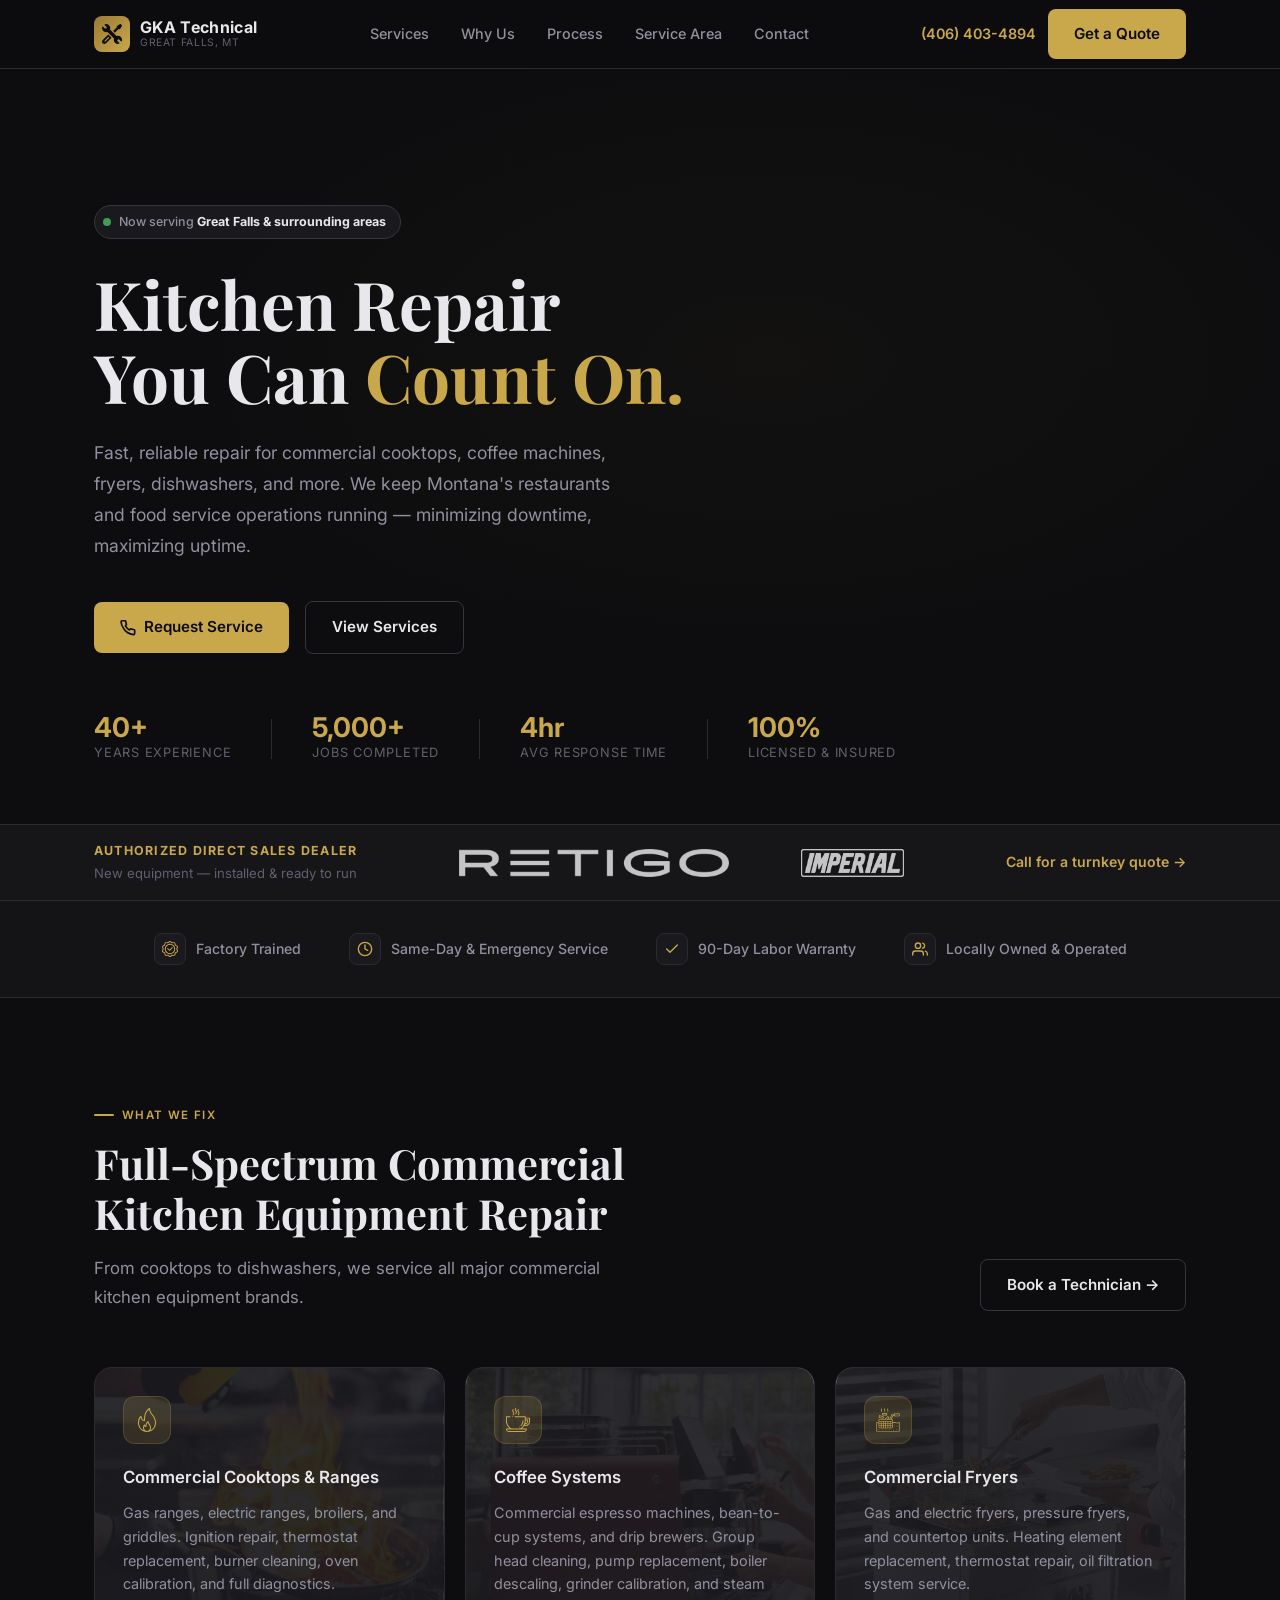
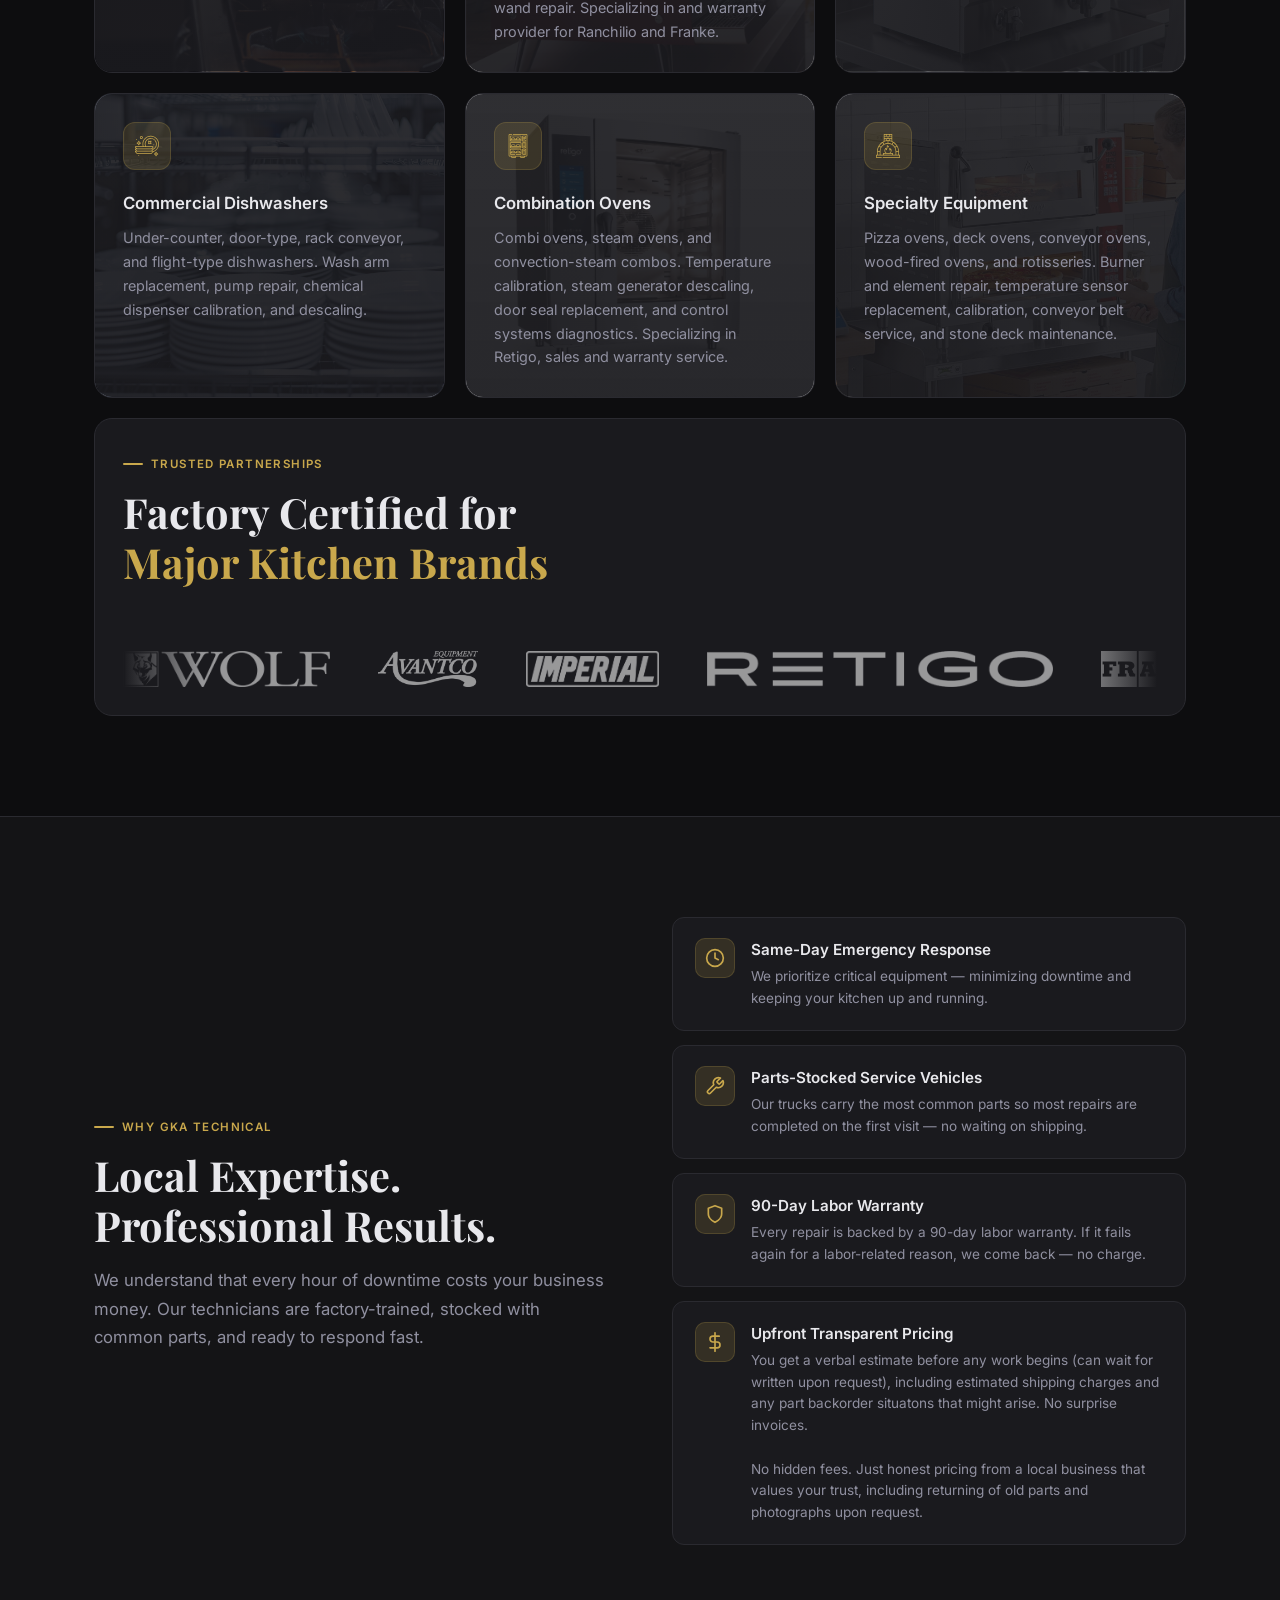
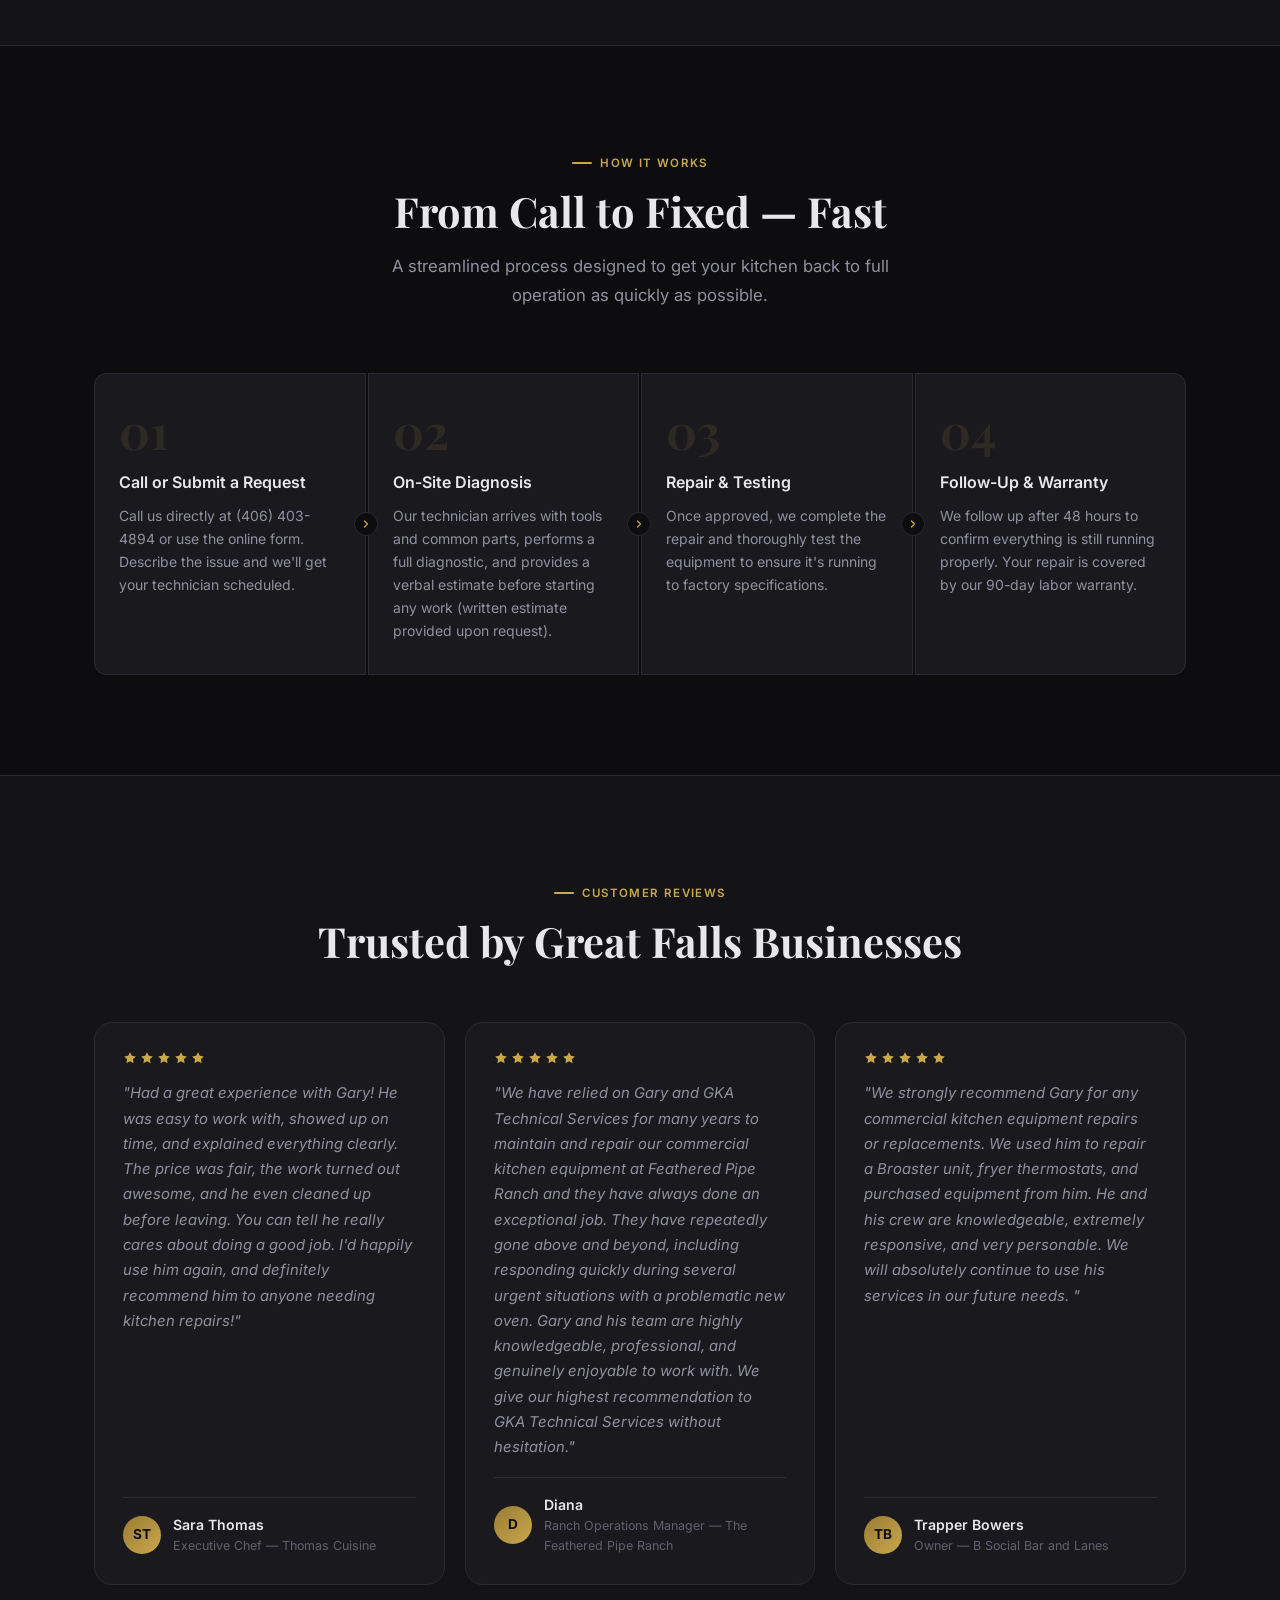
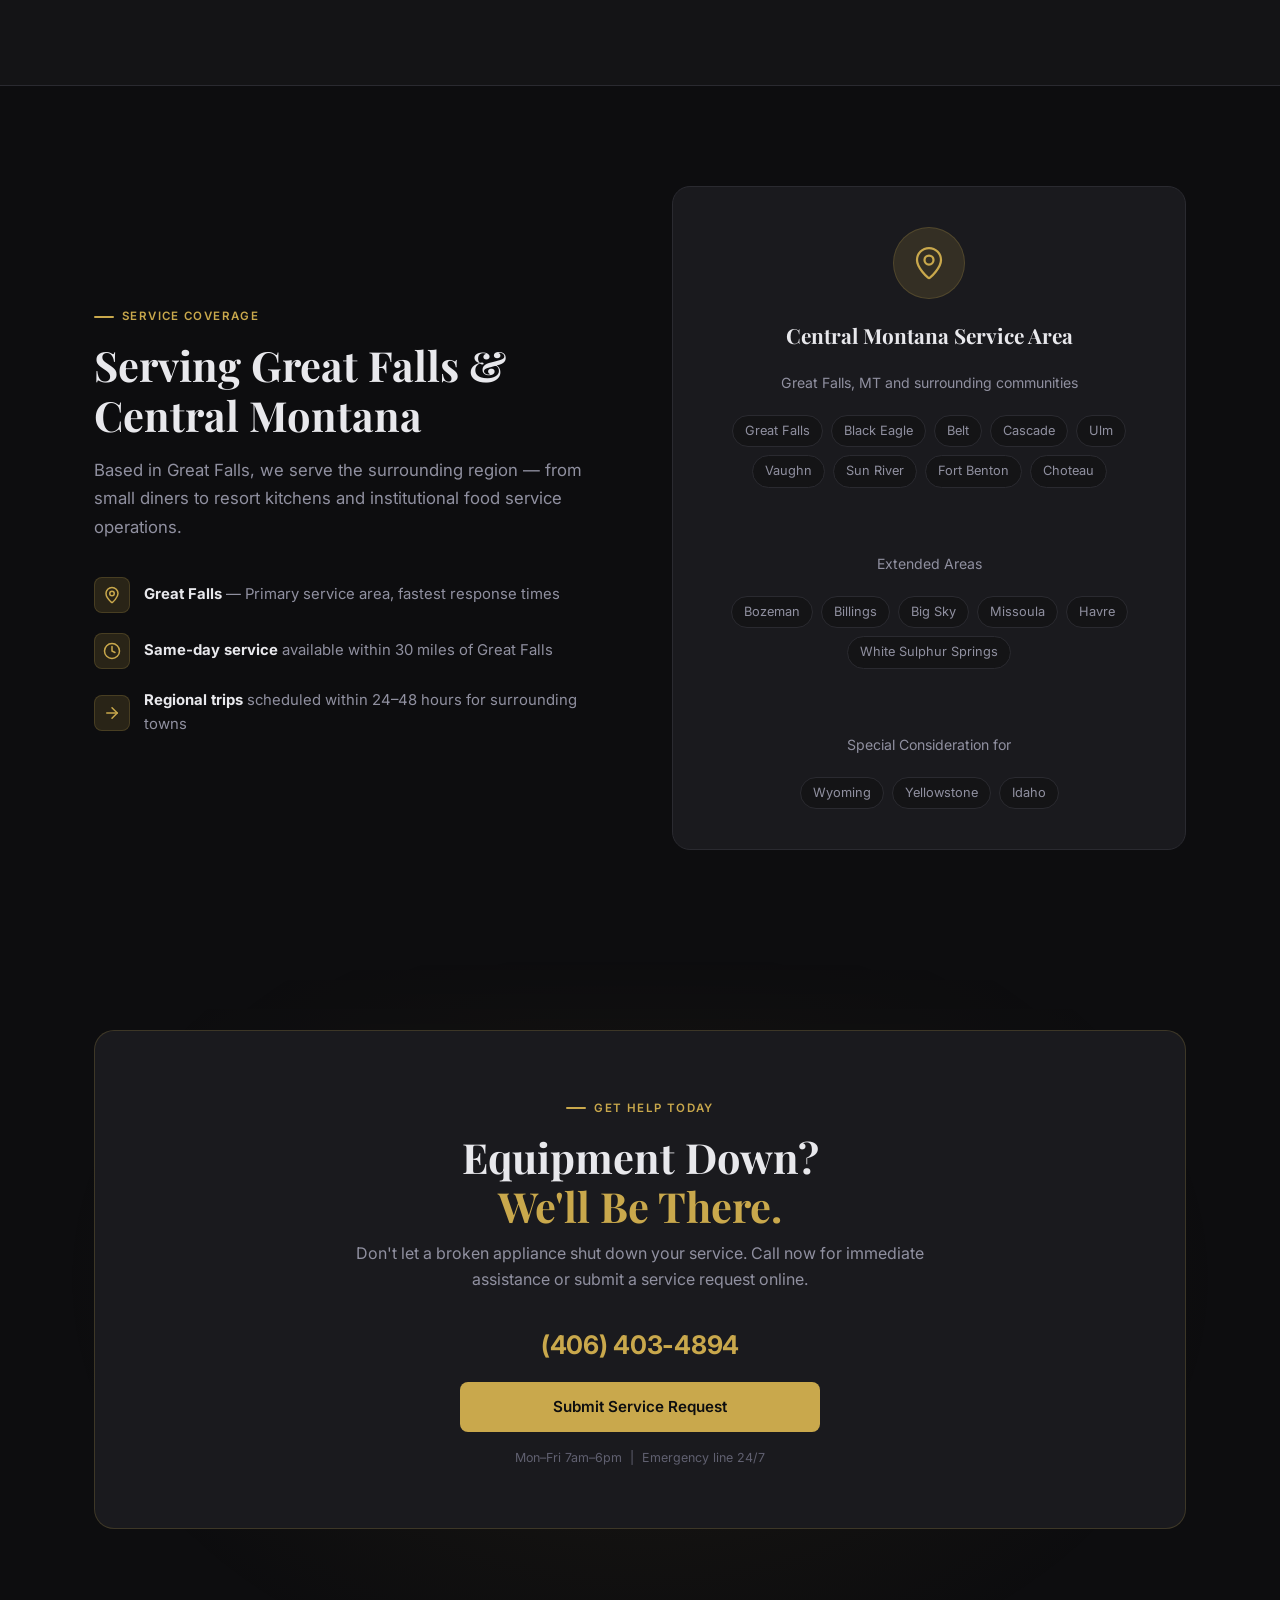
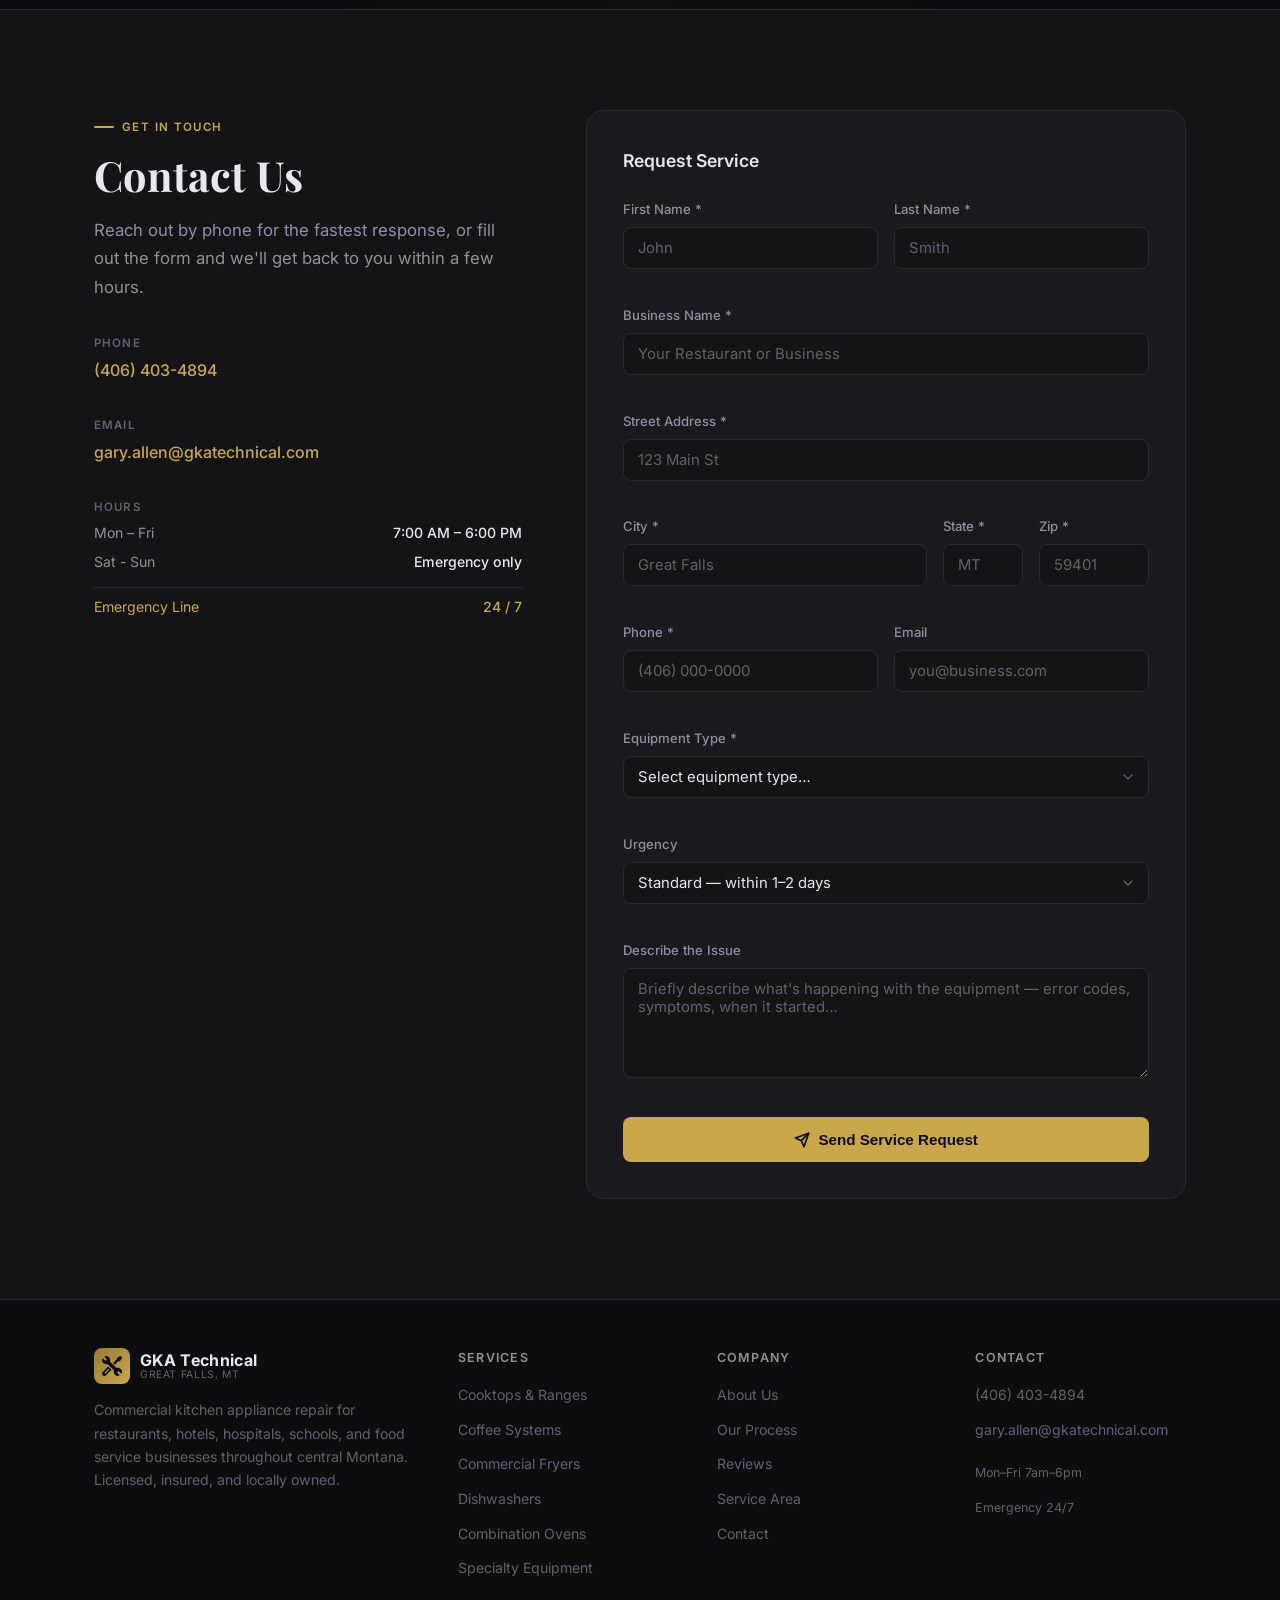
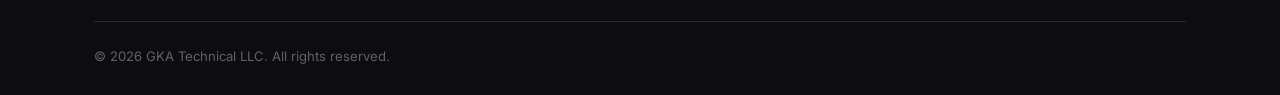
==== commit e0f2820a: "Correct Diana's Name" ====
--- a/index.html
+++ b/index.html
@@ -433,7 +433,7 @@
         <div class="testimonial-author">
           <div class="author-avatar">D</div>
           <div>
-            <div class="author-name">Diane</div>
+            <div class="author-name">Diana</div>
             <div class="author-role"> Ranch Operations Manager — The Feathered Pipe Ranch</div>
           </div>
         </div>
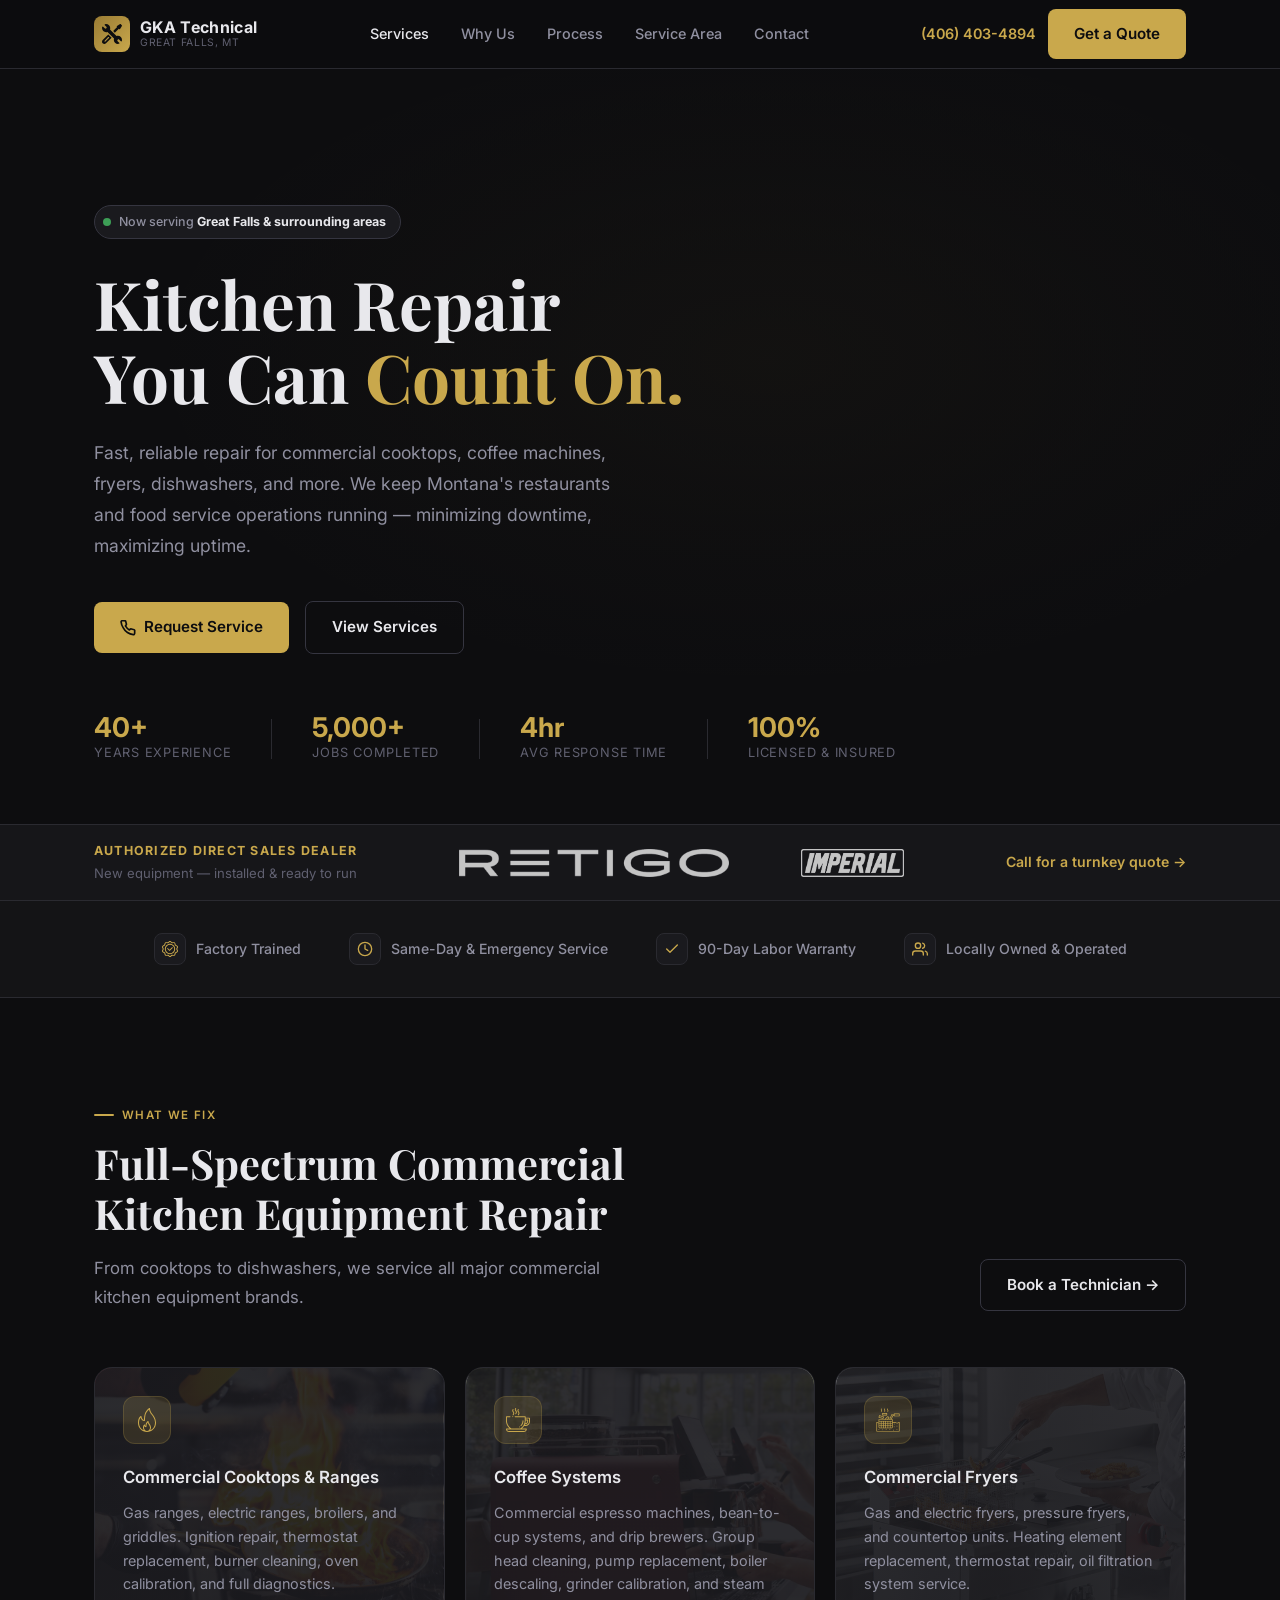
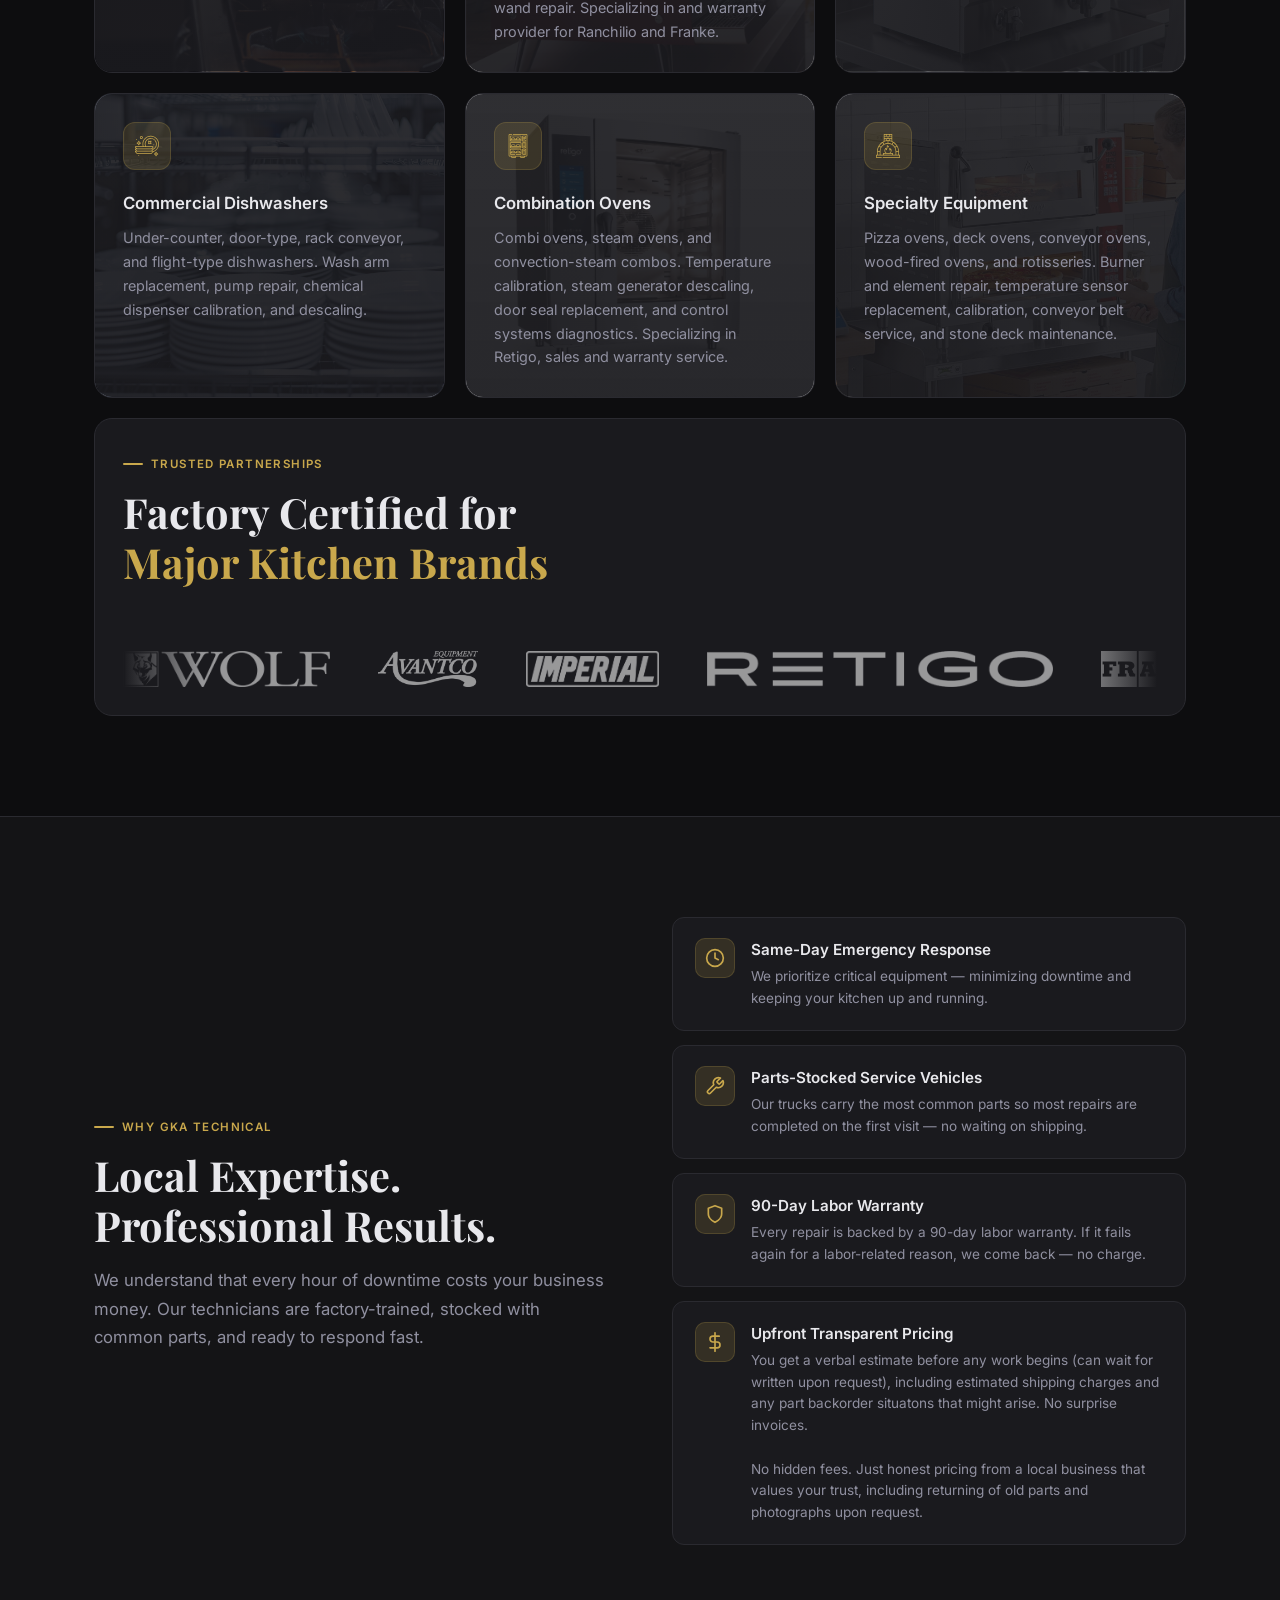
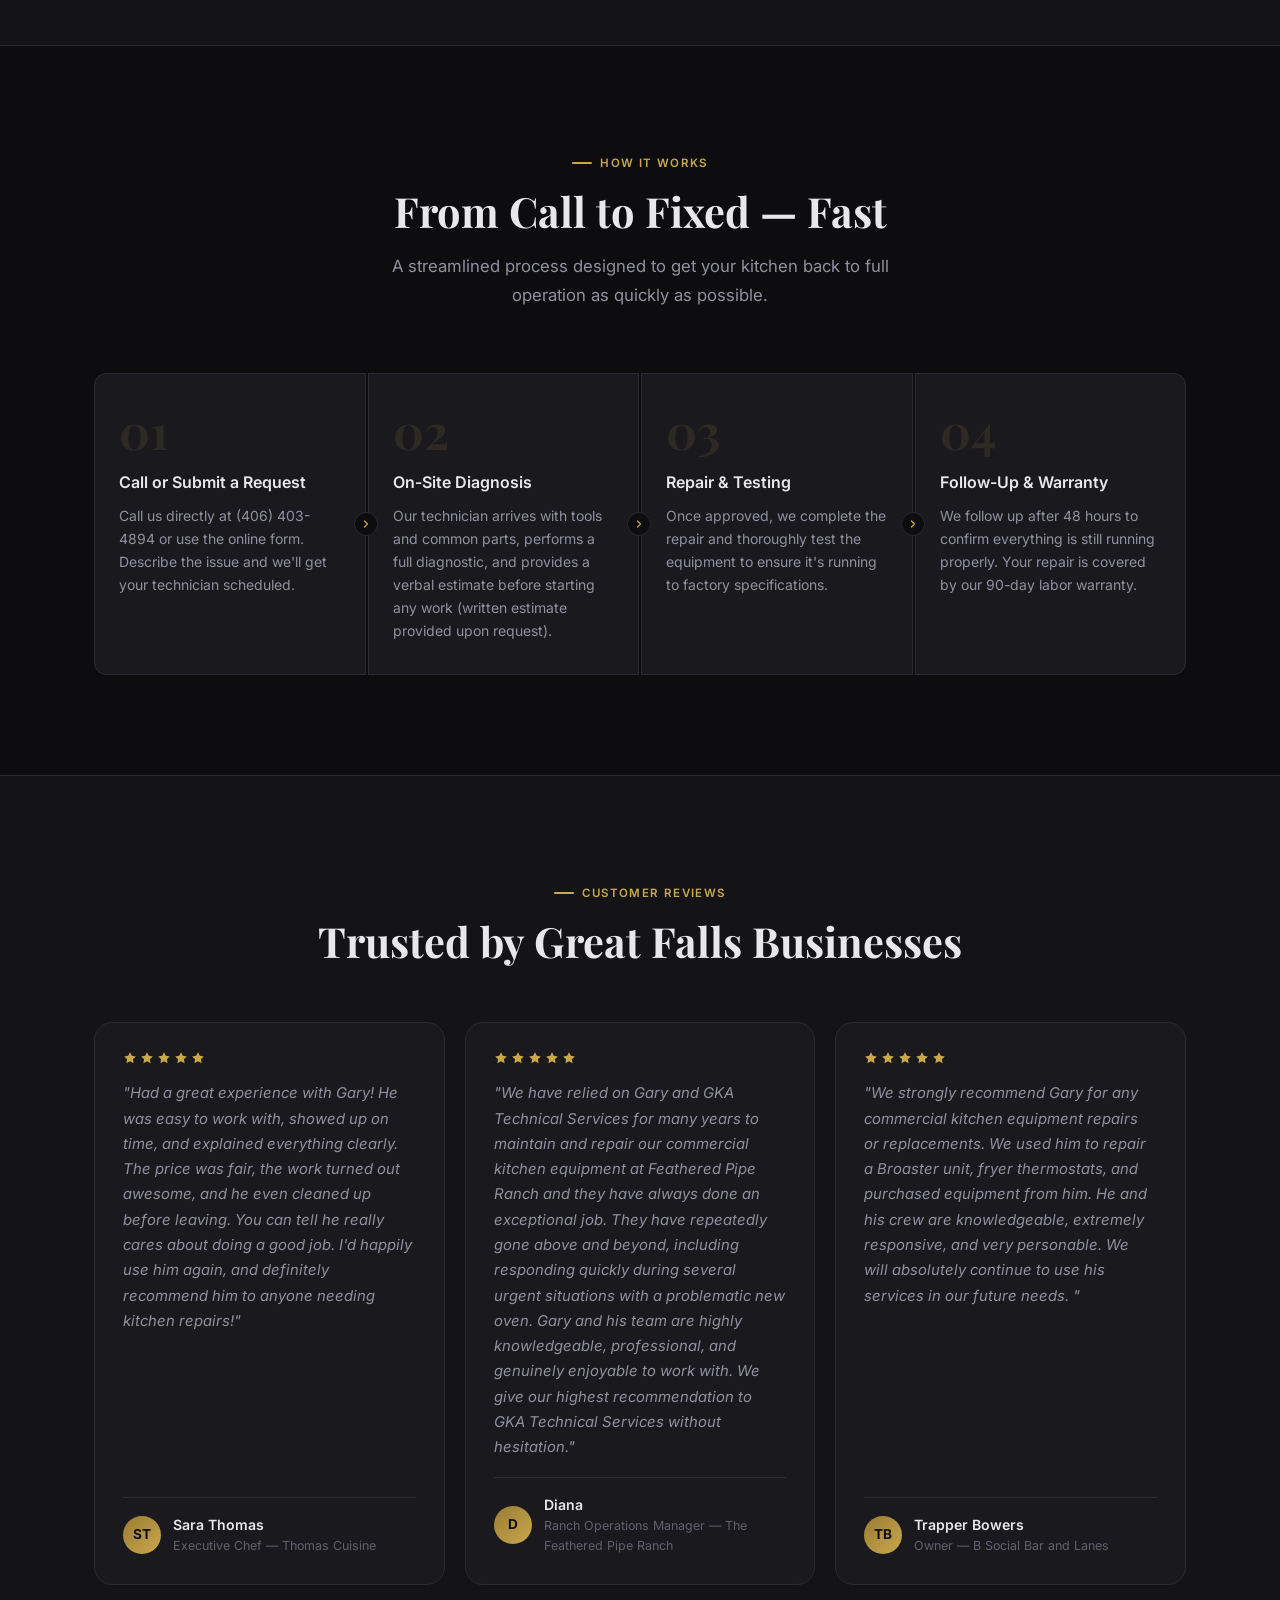
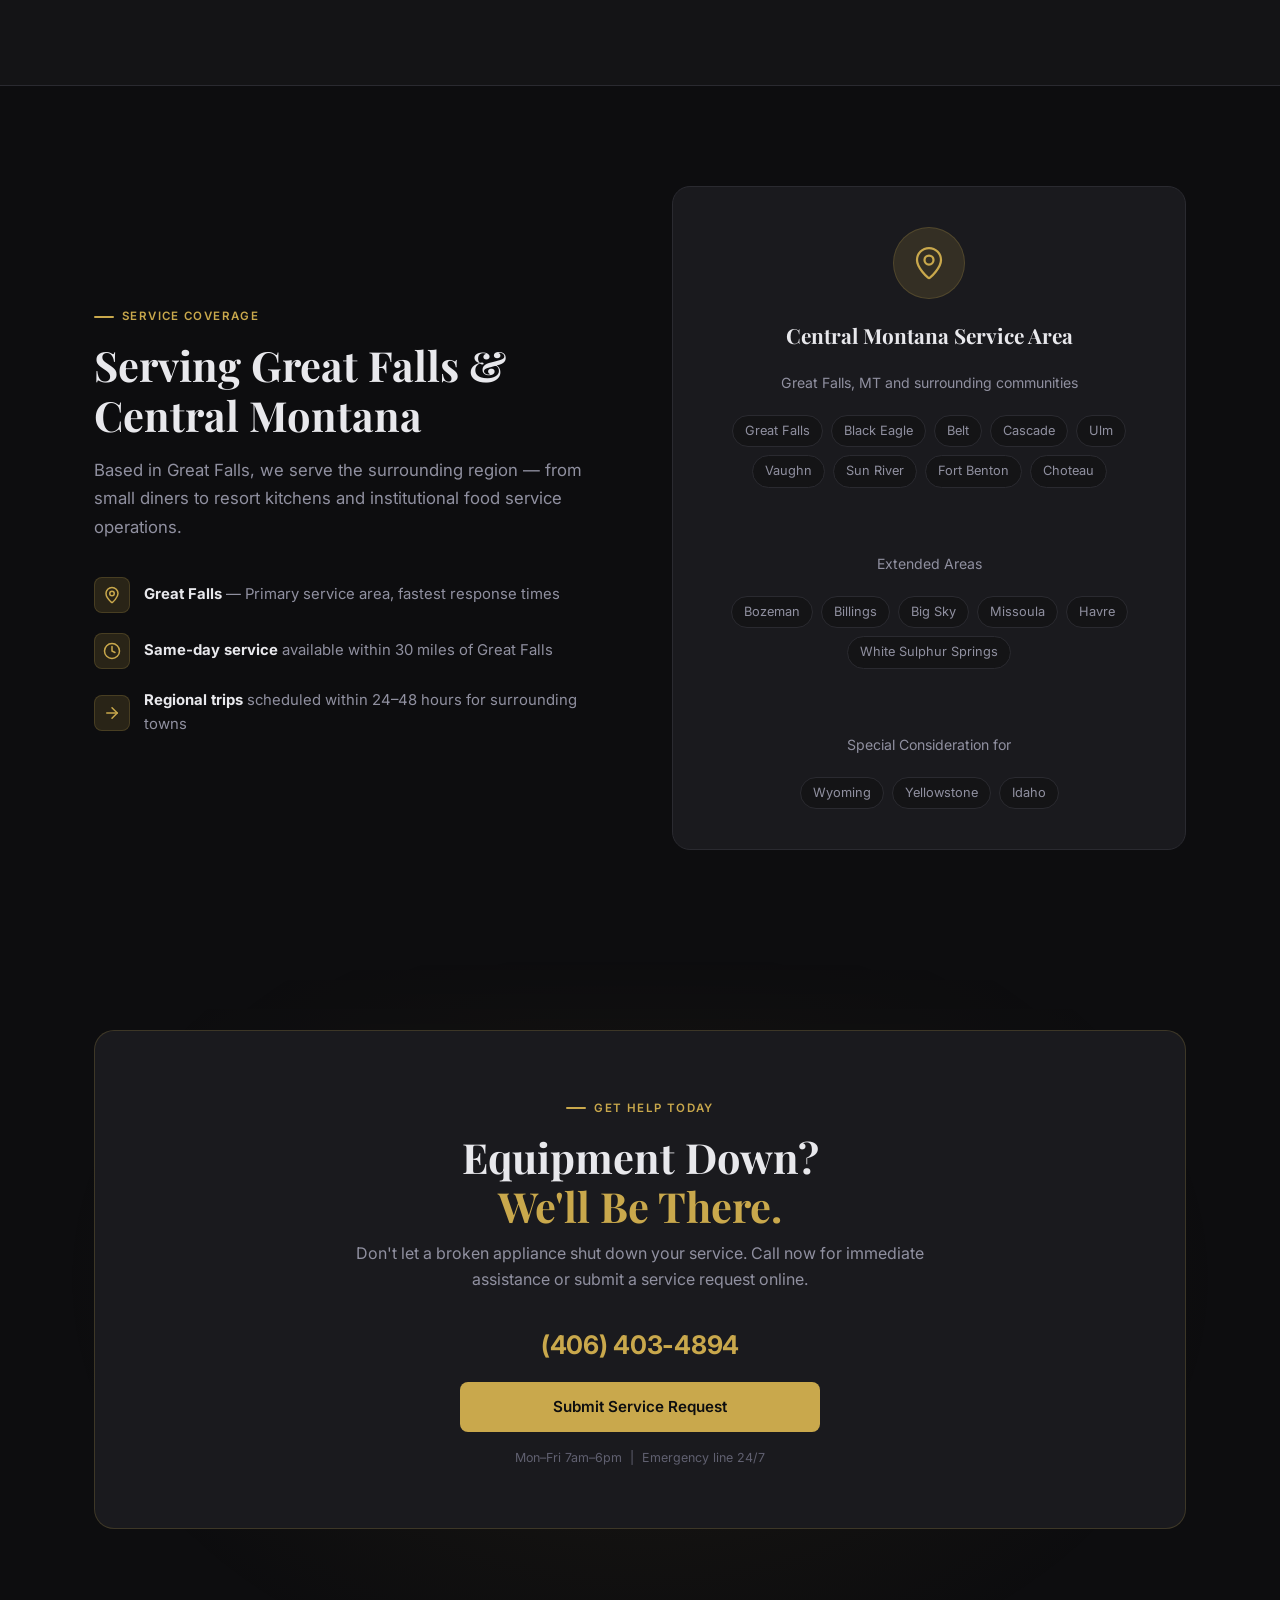
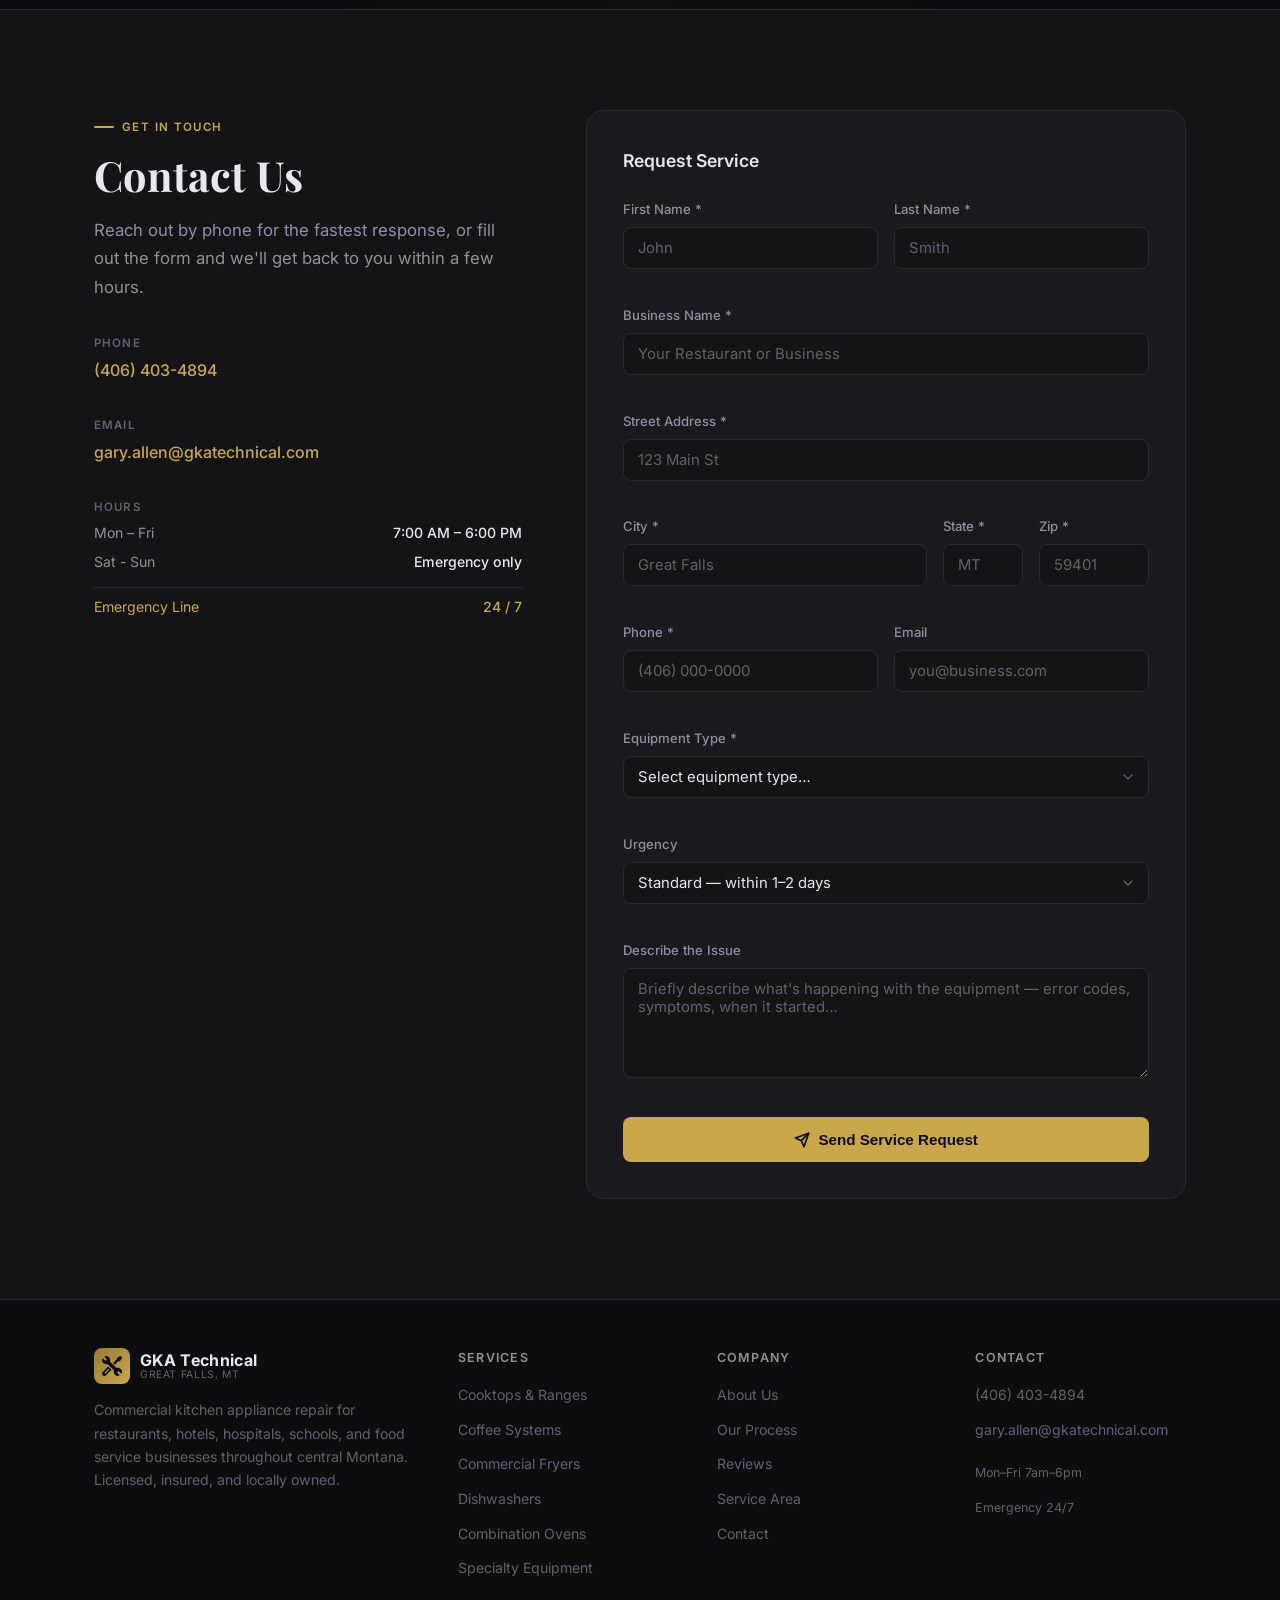
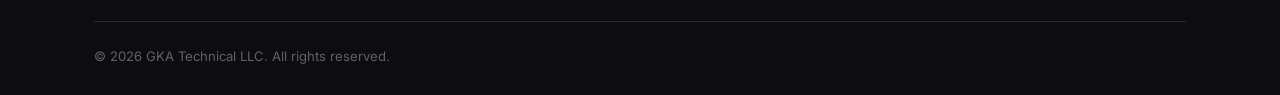
==== commit 60ceffa2: "Add favicons" ====
--- a/index.html
+++ b/index.html
@@ -9,6 +9,9 @@
   <link rel="preconnect" href="https://fonts.gstatic.com" crossorigin />
   <link href="https://fonts.googleapis.com/css2?family=Inter:wght@300;400;500;600;700&family=Playfair+Display:wght@600;700&display=swap" rel="stylesheet" />
   <link rel="stylesheet" href="styles.css" />
+  <link rel="icon" type="image/png" sizes="32x32" href="assets/favicons/favicon-32.png" />
+  <link rel="icon" type="image/png" sizes="16x16" href="assets/favicons/favicon-16.png" />
+  <link rel="icon" href="assets/favicons/favicon.svg" type="image/svg+xml" />
   <script src="scripts.js" defer></script>
 
 </head>
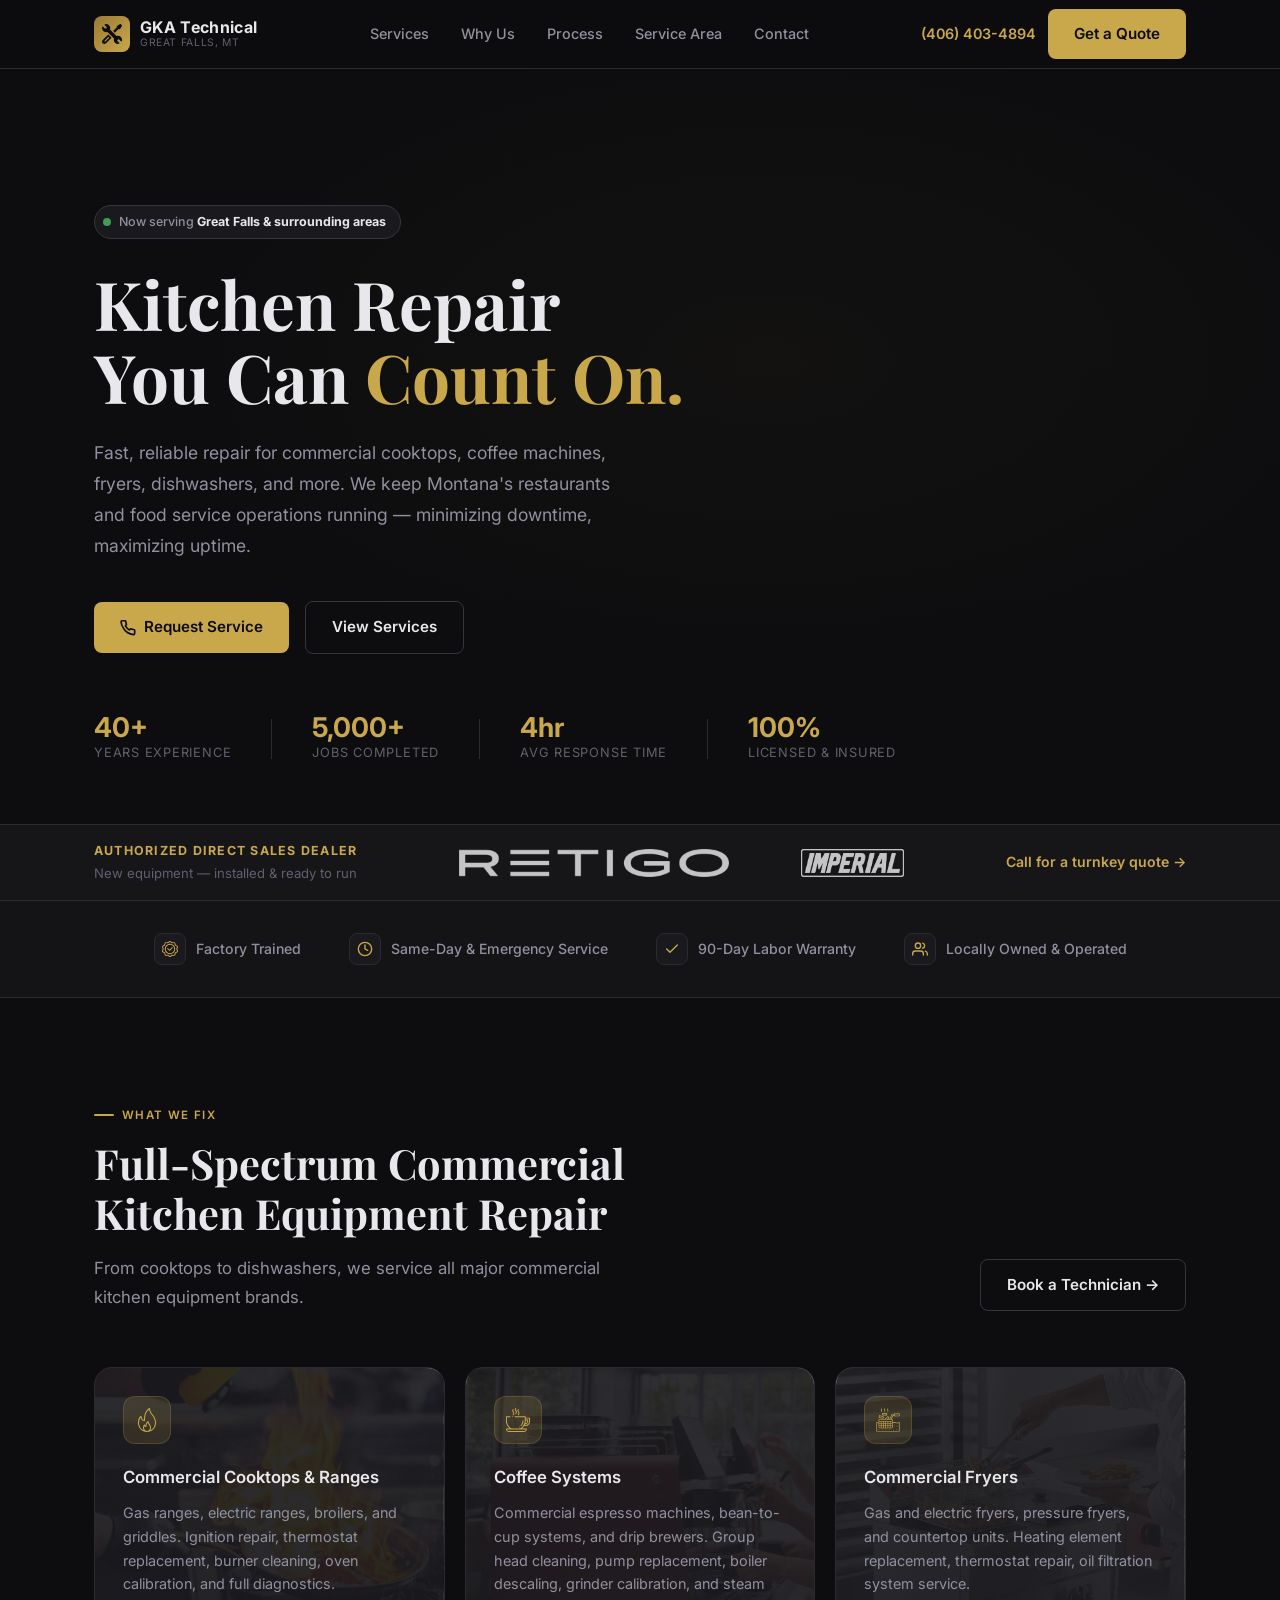
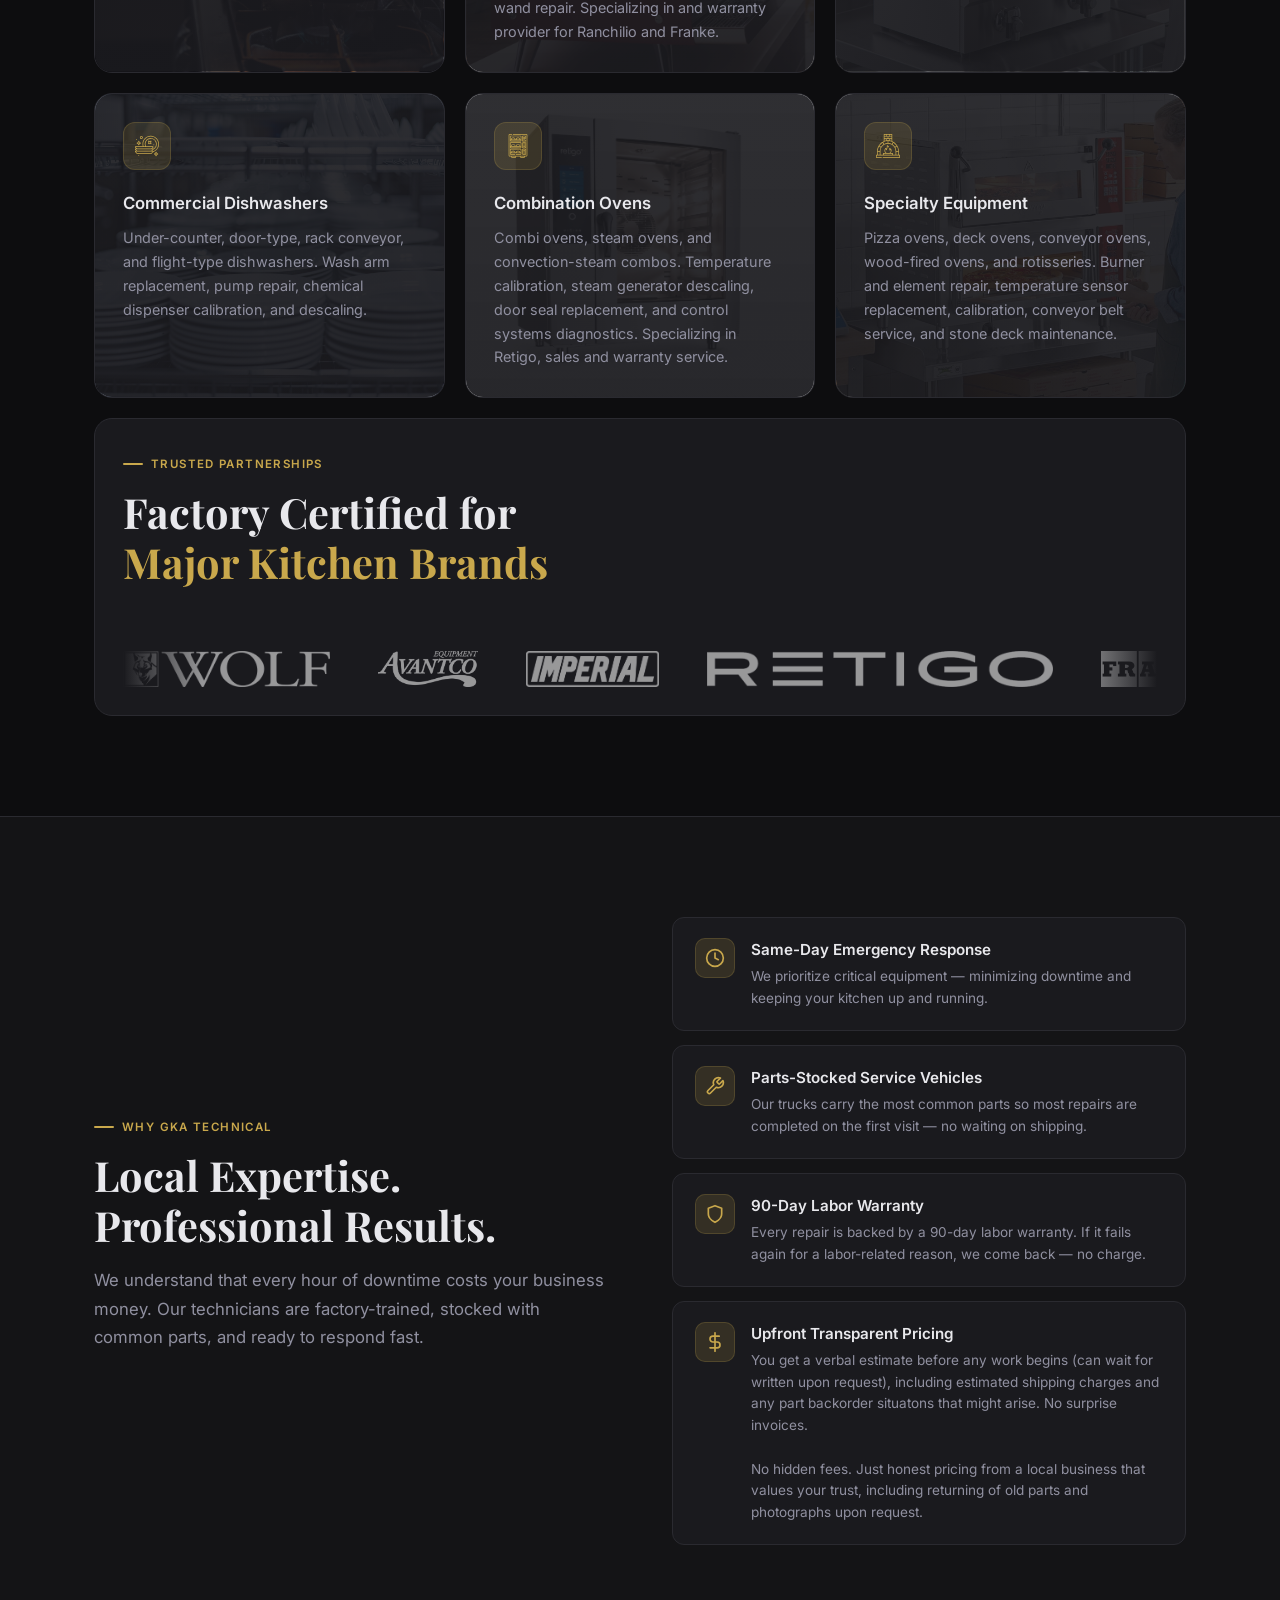
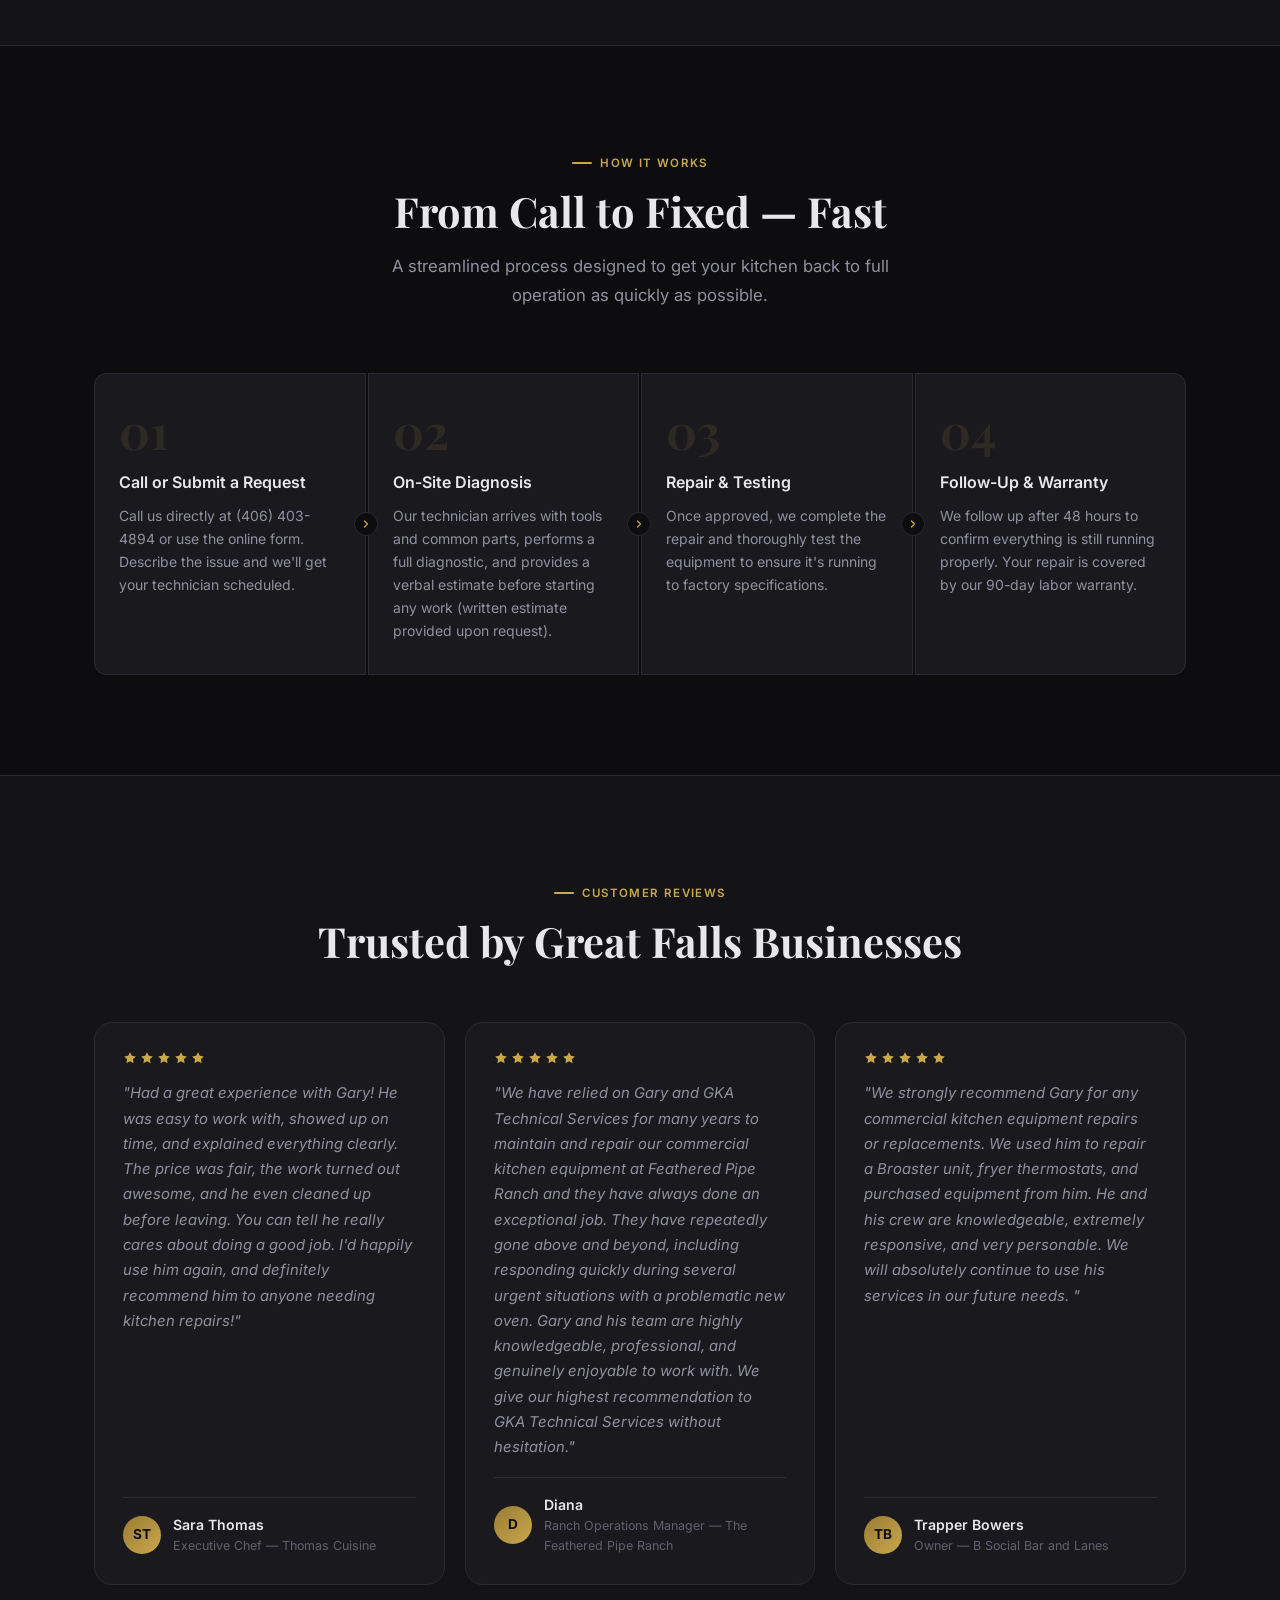
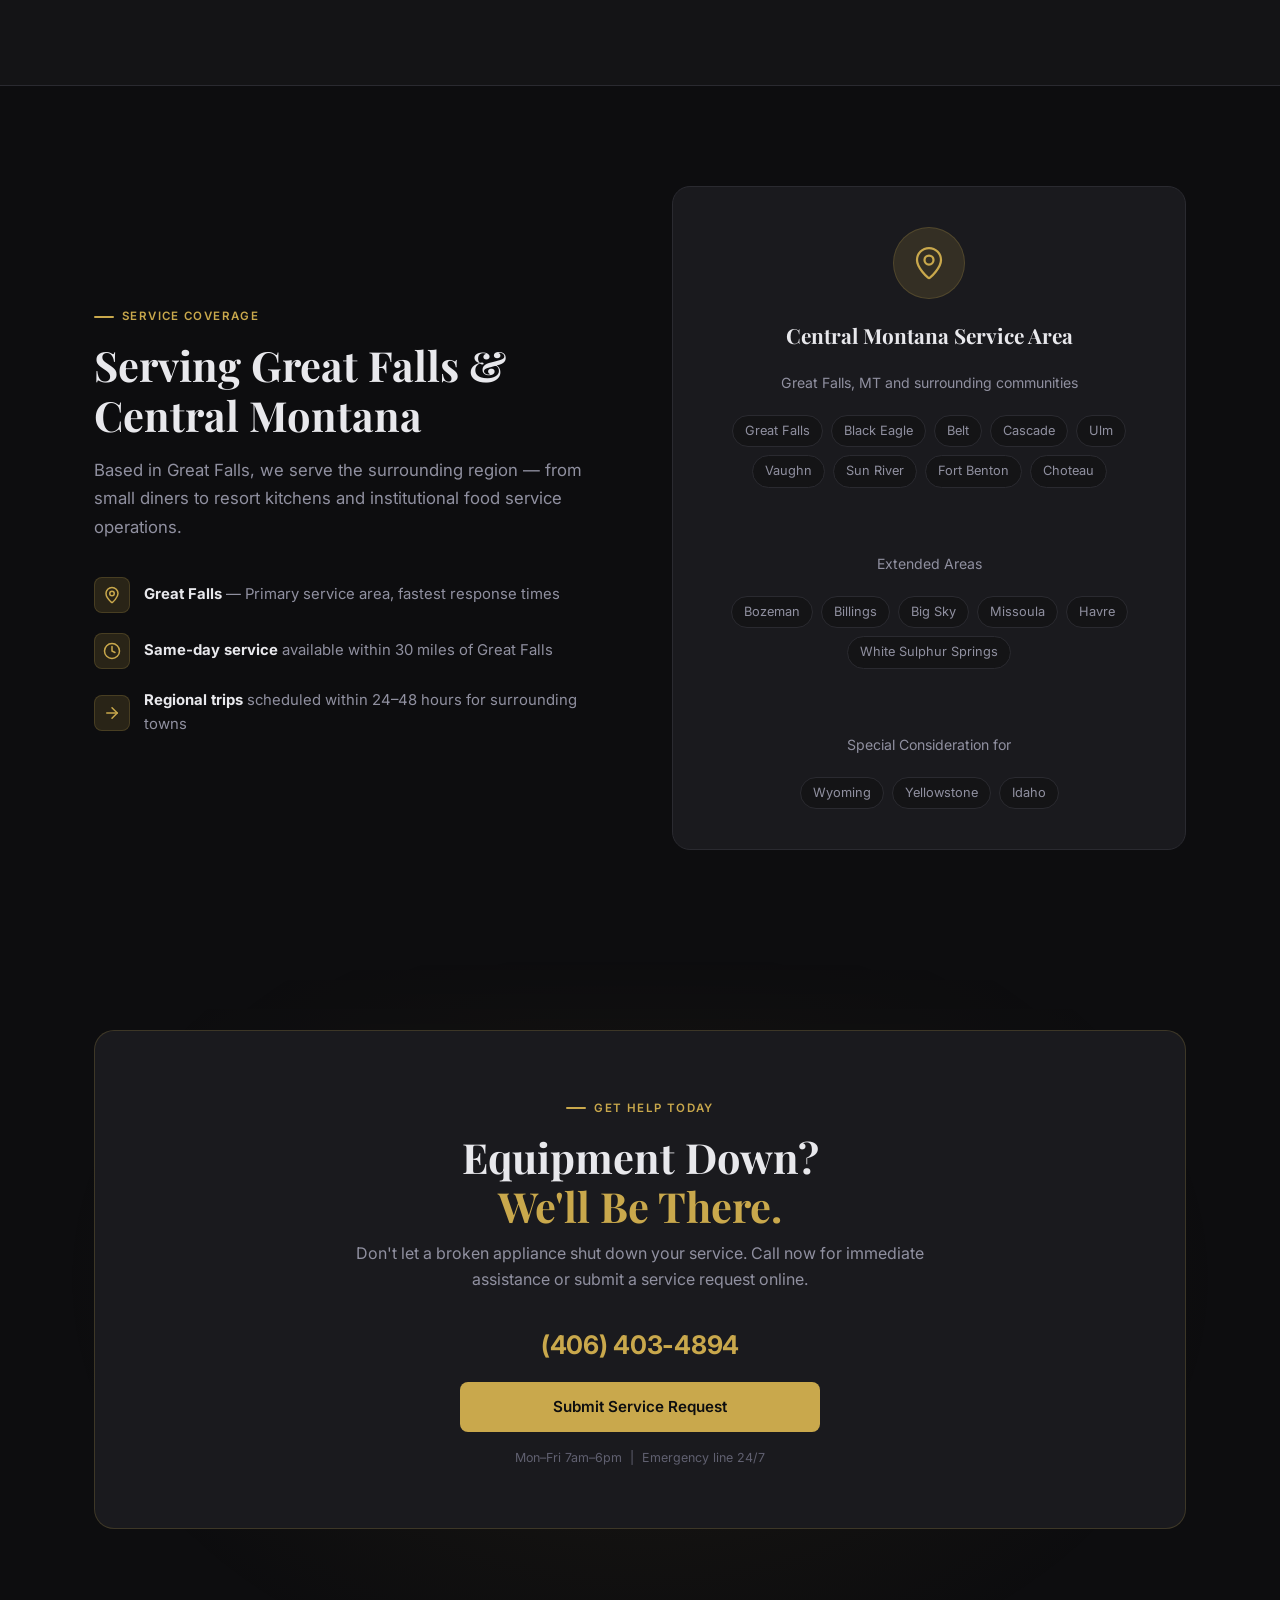
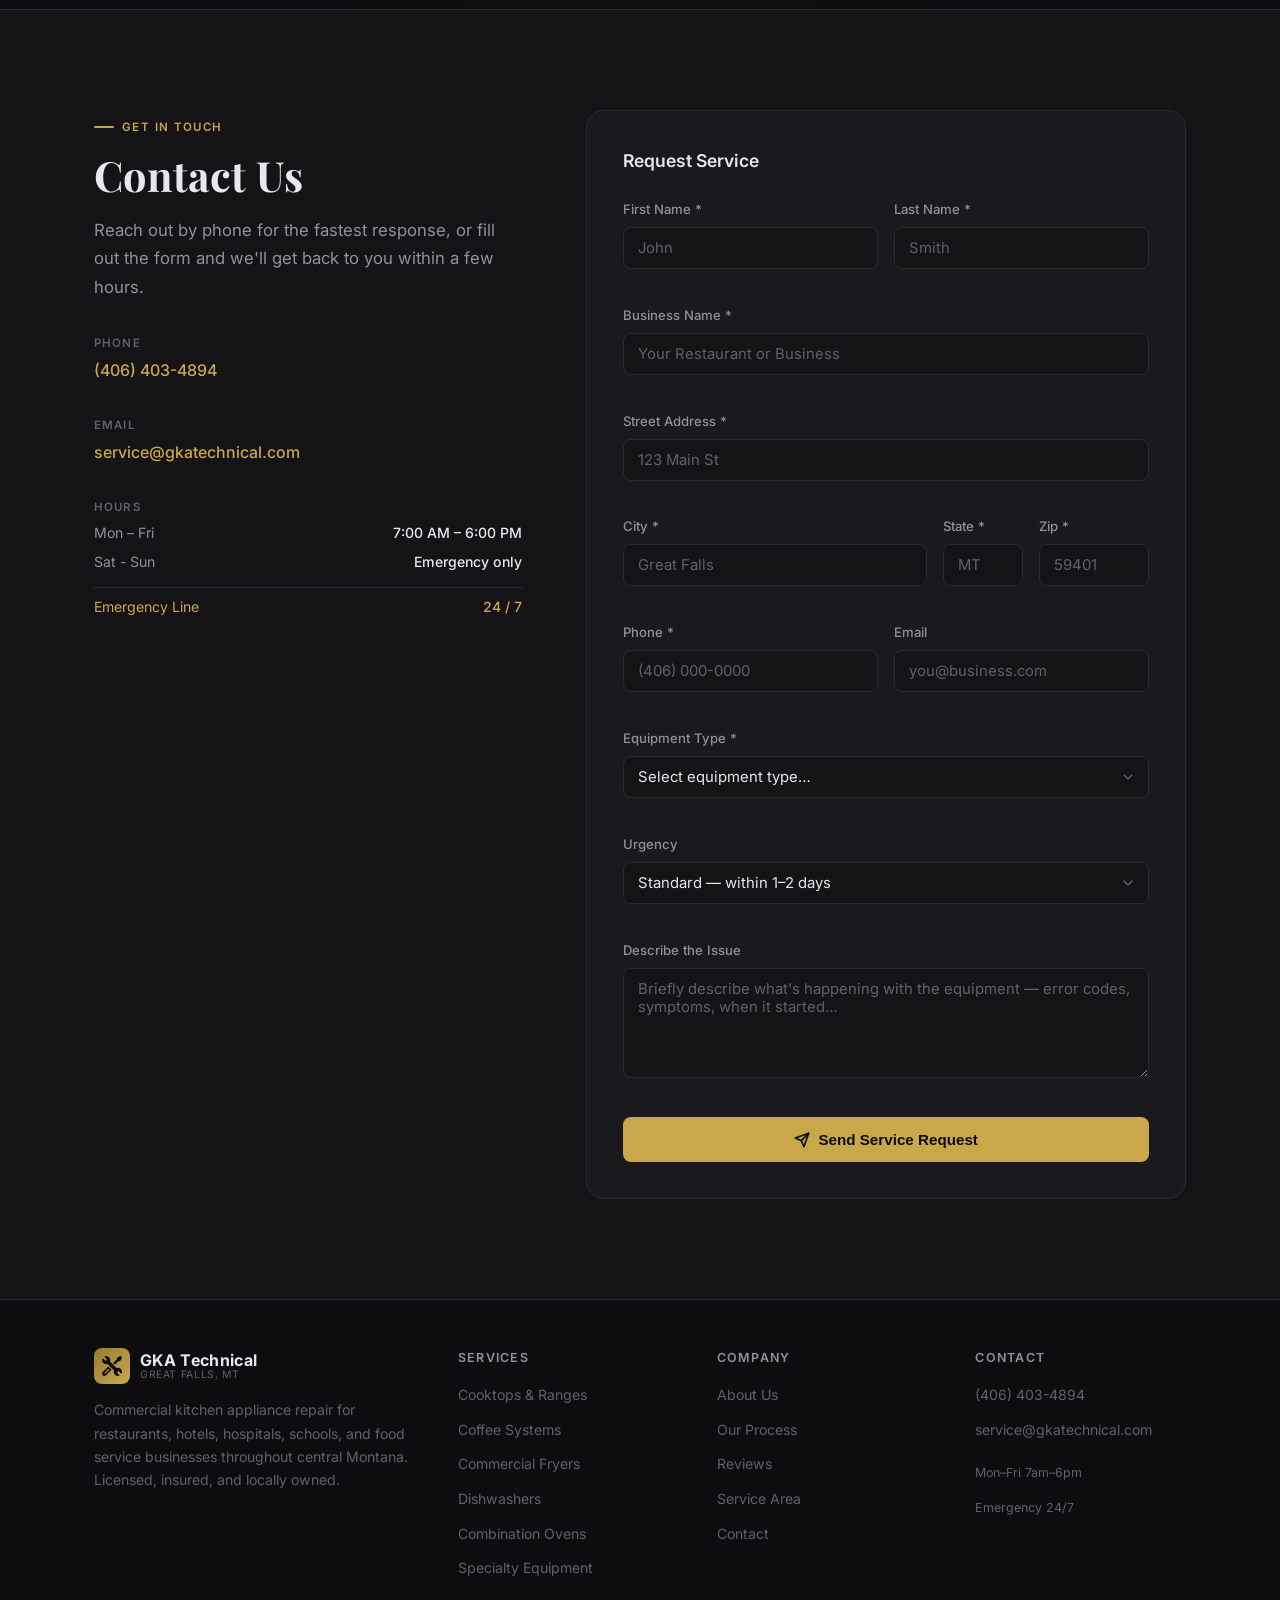
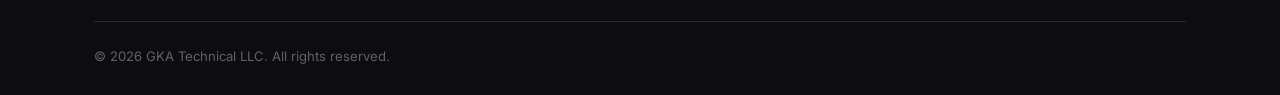
==== commit 2270cbe6: "Update email address" ====
--- a/index.html
+++ b/index.html
@@ -568,7 +568,7 @@
 
         <div class="contact-block">
           <div class="contact-block-label">Email</div>
-          <div class="contact-block-value"><a href="mailto:gary.allen@gkatechnical.com" >gary.allen@gkatechnical.com</a></div>
+          <div class="contact-block-value"><a href="mailto:service@gkatechnical.com" >service@gkatechnical.com</a></div>
         </div>
 
         <div class="contact-block address">
@@ -742,7 +742,7 @@
         <div class="footer-col-title">Contact</div>
         <ul class="footer-links">
           <li><a href="tel:+14064034894">(406) 403-4894</a></li>
-          <li><a href="mailto:service@gkatechnical.com">gary.allen@gkatechnical.com</a></li>
+          <li><a href="mailto:service@gkatechnical.com">service@gkatechnical.com</a></li>
           <li class="address" style="color:var(--text-dim);cursor:default;">1482 10th Ave S, Suite 4</li>
           <li class="address" style="color:var(--text-dim);cursor:default;">Great Falls, MT 59405</li>
           <li style="margin-top:8px;">
